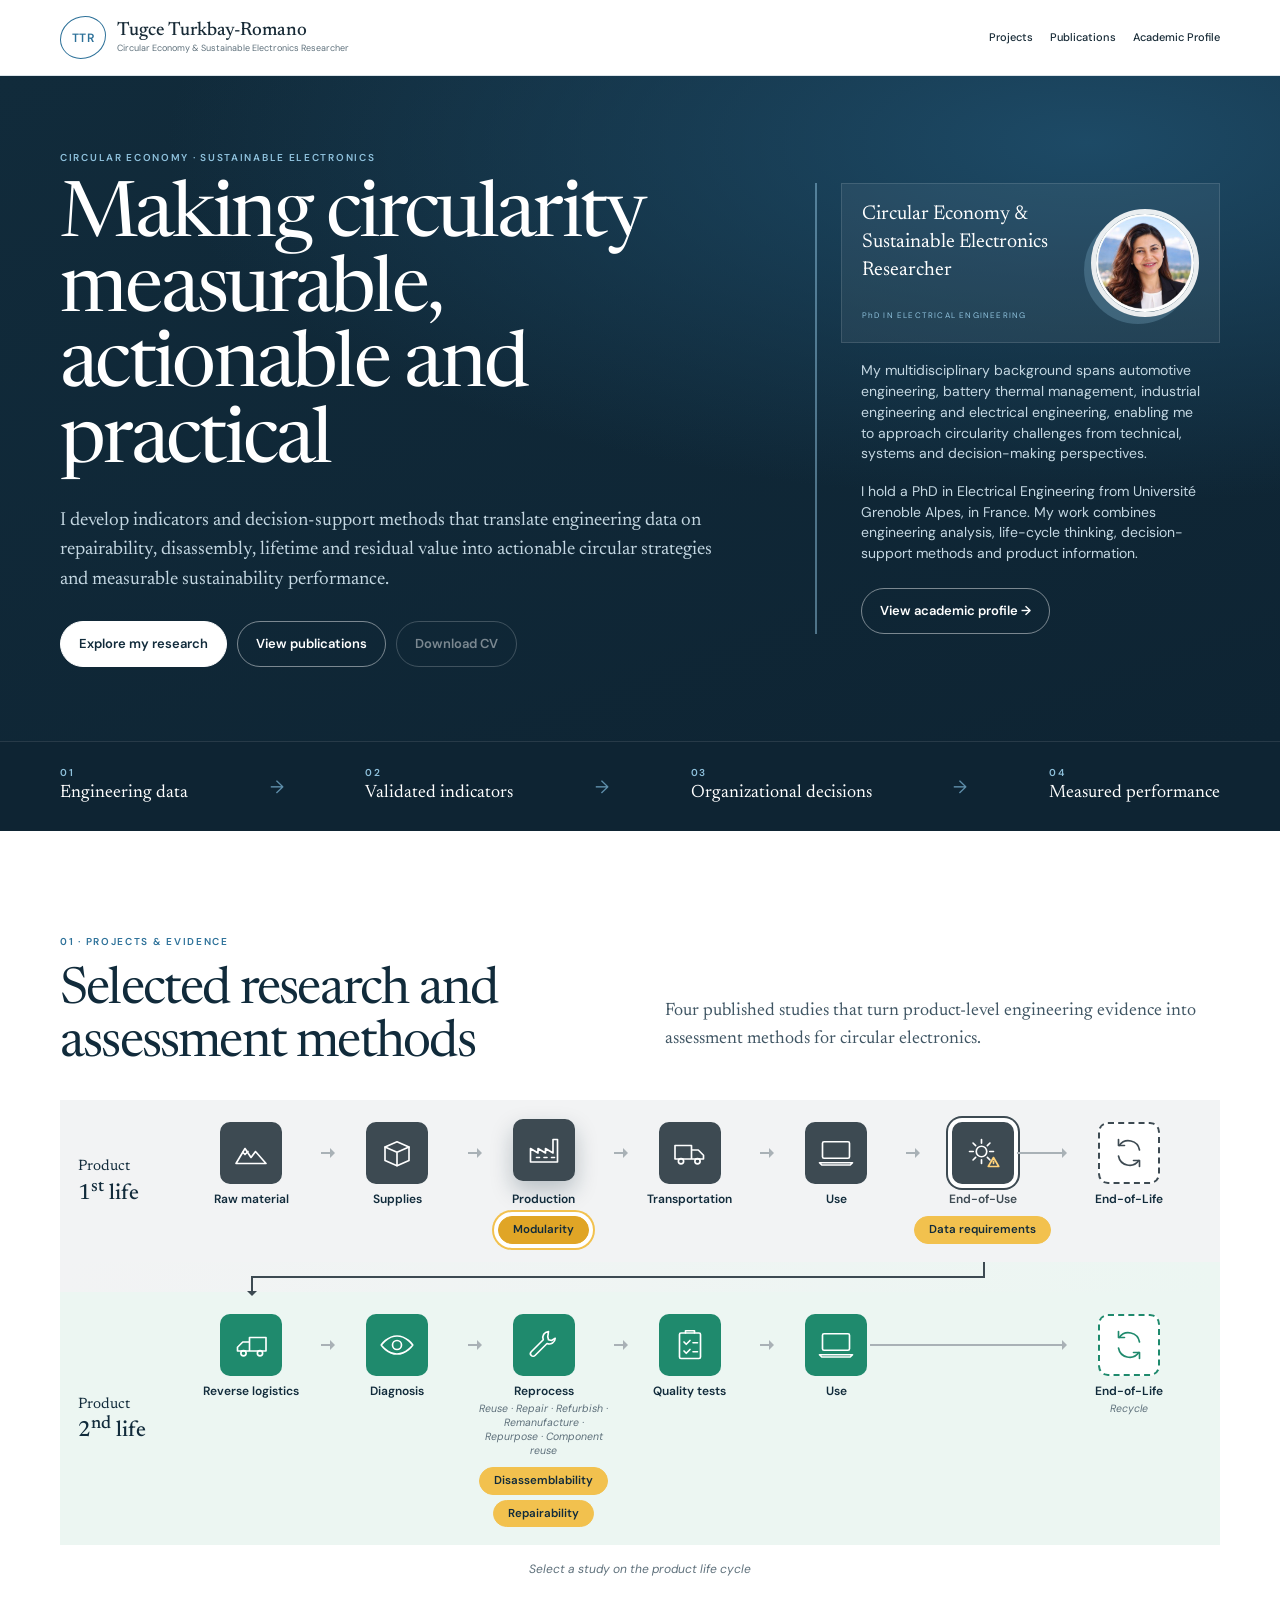
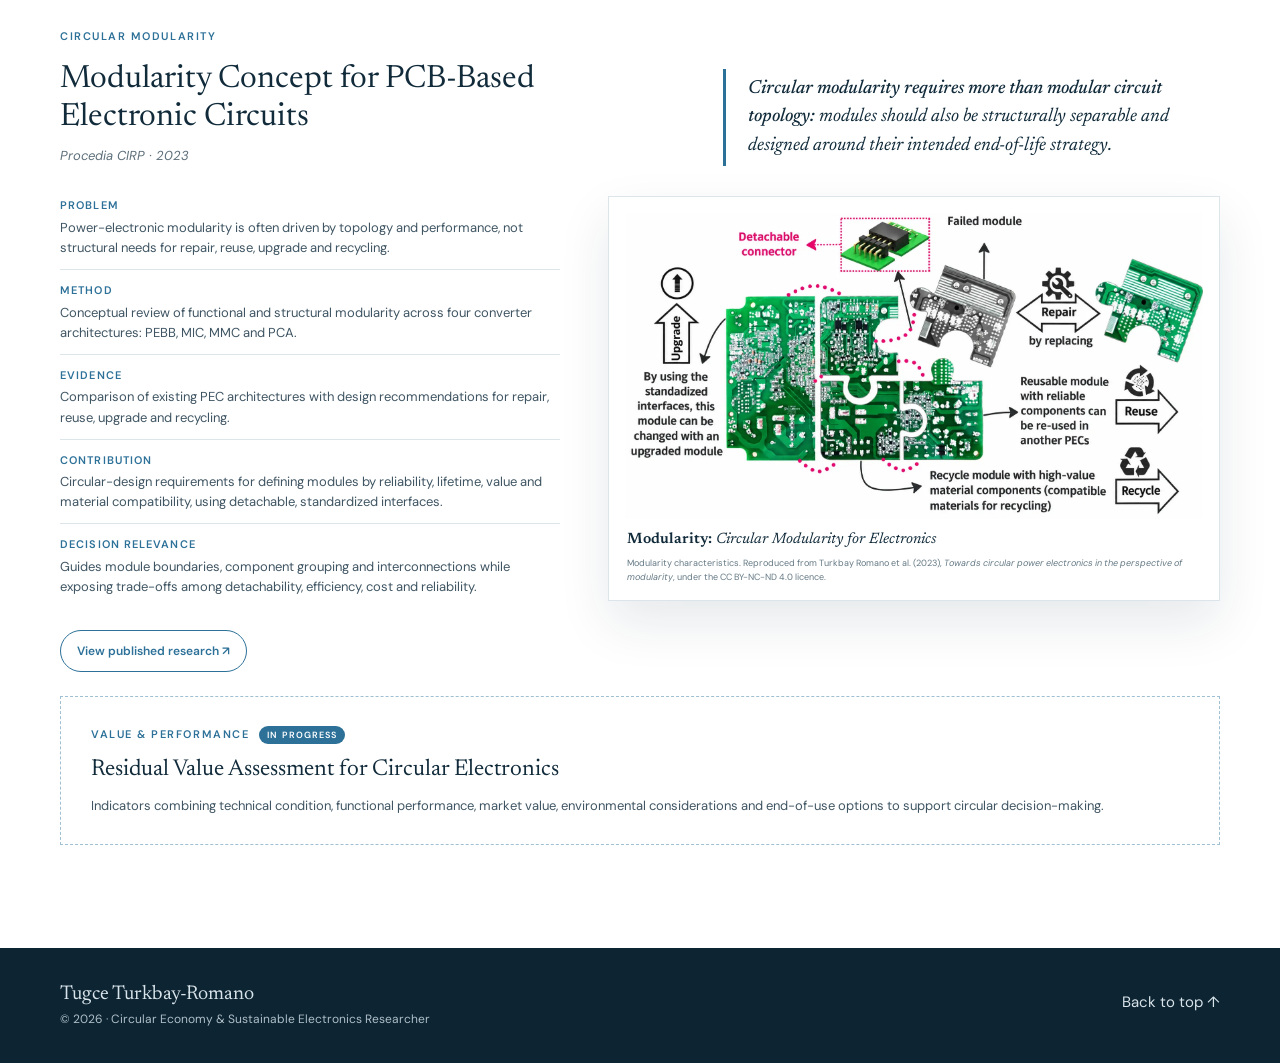
==== index.html @ bd95ff97 "Keep life-cycle recolor and add PCB Disassembly link" ====
<!doctype html>
<html lang="en">
<head>
  <meta charset="utf-8">
  <meta name="viewport" content="width=device-width, initial-scale=1">
  <title>Tugce Turkbay-Romano | Circular Economy &amp; Sustainable Electronics Researcher</title>
  <meta name="description" content="Researcher with a PhD in Electrical Engineering developing circularity indicators and decision-support methods for repairability, product circularity, life cycle assessment and organizational sustainability performance.">
  <meta name="keywords" content="circular economy researcher, sustainable electronics, repairability, electrical engineering, eco-design, life cycle assessment, decision support, digital product passport, product circularity, Québec City research">
  <meta name="author" content="Tugce Turkbay-Romano">
  <meta name="theme-color" content="#102a3b">
  <meta property="og:type" content="website">
  <meta property="og:title" content="Tugce Turkbay-Romano | Circular Economy &amp; Sustainable Electronics Researcher">
  <meta property="og:description" content="Turning product-level engineering evidence into organizational circular-economy decisions.">
  <meta property="og:url" content="https://tugce-turkbay-romano.github.io/">
  <meta property="og:image" content="https://tugce-turkbay-romano.github.io/assets/profile-ttr2-web.jpg">
  <link rel="canonical" href="https://tugce-turkbay-romano.github.io/">
  <link rel="preconnect" href="https://fonts.googleapis.com">
  <link rel="preconnect" href="https://fonts.gstatic.com" crossorigin>
  <link href="https://fonts.googleapis.com/css2?family=DM+Sans:wght@400;500;600&amp;family=Newsreader:opsz,wght@6..72,400;6..72,500&amp;display=swap" rel="stylesheet">
  <link rel="stylesheet" href="styles.css?v=20261108-7">
  <script type="application/ld+json">{"@context":"https://schema.org","@type":"Person","name":"Tugce Turkbay-Romano","url":"https://tugce-turkbay-romano.github.io/","image":"https://tugce-turkbay-romano.github.io/assets/profile-ttr2-web.jpg","jobTitle":"Circular Economy & Sustainable Electronics Researcher","alumniOf":{"@type":"CollegeOrUniversity","name":"Université Grenoble Alpes"},"knowsAbout":["Circularity indicators","Sustainability performance","Repairability","Life cycle assessment","Decision support","Product circularity","Eco-design"]}</script>
</head>
<body>
<a class="skip-link" href="#main">Skip to content</a>
<header class="site-header">
  <a class="brand" href="#top" aria-label="Tugce Turkbay-Romano, home"><span class="brand-mark" aria-hidden="true">TTR</span><span><strong>Tugce Turkbay-Romano</strong><small>Circular Economy &amp; Sustainable Electronics Researcher</small></span></a>
  <button class="menu-toggle" type="button" aria-expanded="false" aria-controls="site-nav">Menu</button>
  <nav id="site-nav" class="site-nav" aria-label="Primary navigation"><a href="#projects">Projects</a><a href="biography.html#publications">Publications</a><a href="biography.html">Academic Profile</a></nav>
</header>

<main id="main">
  <section id="top" class="hero hero-dark">
    <div class="shell hero-grid">
      <div class="hero-copy">
        <p class="eyebrow">Circular economy · Sustainable electronics</p>
        <h1>Making circularity measurable, actionable and practical</h1>
        <p class="hero-contribution">I develop indicators and decision-support methods that translate engineering data on repairability, disassembly, lifetime and residual value into actionable circular strategies and measurable sustainability performance.</p>
        <div class="hero-actions"><a class="button button-primary" href="#projects">Explore my research</a><a class="button button-secondary" href="biography.html#publications">View publications</a><a class="button button-secondary unavailable" href="#" aria-disabled="true" title="CV will be available soon">Download CV</a></div>
      </div>
      <aside class="hero-profile">
        <div class="profile-heading">
          <div><p>Circular Economy &amp; Sustainable Electronics Researcher</p><span>PhD IN ELECTRICAL ENGINEERING</span></div>
          <img src="assets/profile-ttr2-web.jpg" alt="Portrait of Tugce Turkbay-Romano" width="320" height="320" draggable="false">
        </div>
        <p>My multidisciplinary background spans automotive engineering, battery thermal management, industrial engineering and electrical engineering, enabling me to approach circularity challenges from technical, systems and decision-making perspectives.</p>
        <p>I hold a PhD in Electrical Engineering from Université Grenoble Alpes, in France. My work combines engineering analysis, life-cycle thinking, decision-support methods and product information.</p>
              <a class="button button-secondary hero-bio-button" href="biography.html">View academic profile →</a>
      </aside>
    </div>
  </section>

  <section class="pillars pillars-dark" aria-label="Research contribution sequence">
    <div class="shell contribution-flow"><span>Engineering data</span><i>→</i><span>Validated indicators</span><i>→</i><span>Organizational decisions</span><i>→</i><span>Measured performance</span></div>
  </section>

  <section id="projects" class="section projects-light projects-editorial projects-showcase">
    <div class="shell">
      <header class="section-heading"><div><p class="eyebrow">01 · Projects &amp; evidence</p><h2>Selected research and assessment methods</h2></div><div class="projects-intro"><p>Four published studies that turn product-level engineering evidence into assessment methods for circular electronics.</p></div></header>
      <div class="assessment-cards lc-layout">
        <nav class="showcase-nav lifecycle" aria-label="Select a project on the product life cycle"><div class="lc-scroll"><div class="lc-diagram">
<div class="lc-row lc-life1"><p class="lc-rowlabel">Product<br><strong>1<sup>st</sup> life</strong></p><ol><li class="lc-stage "><span class="lc-tile"><svg class="lc-ico" viewBox="0 0 48 48" aria-hidden="true"><path d="M4 38 16 18l8 12 6-8 14 16Z"/><path d="M13 23l3 3 4-4"/></svg></span><span class="lc-name">Raw material</span></li><li class="lc-stage "><span class="lc-tile"><svg class="lc-ico" viewBox="0 0 48 48" aria-hidden="true"><path d="M8 16 24 9l16 7v18l-16 7-16-7Z"/><path d="M8 16l16 7 16-7M24 23v18"/></svg></span><span class="lc-name">Supplies</span></li><li class="lc-stage has-study"><span class="lc-tile"><svg class="lc-ico" viewBox="0 0 48 48" aria-hidden="true"><path d="M6 40V22l10 6v-6l10 6v-6l10 6V10h6v30Z"/><path d="M14 34h4M24 34h4M34 34h4"/></svg></span><span class="lc-name">Production</span><span class="lc-pins"><a class="lc-pin" href="#project-modularity" data-target="project-modularity">Modularity</a></span></li><li class="lc-stage "><span class="lc-tile"><svg class="lc-ico" viewBox="0 0 48 48" aria-hidden="true"><path d="M4 14h22v18H4zM26 20h9l7 7v5H26z"/><circle cx="12" cy="35" r="3.5"/><circle cx="34" cy="35" r="3.5"/></svg></span><span class="lc-name">Transportation</span></li><li class="lc-stage "><span class="lc-tile"><svg class="lc-ico" viewBox="0 0 48 48" aria-hidden="true"><rect x="6" y="9" width="36" height="22" rx="2"/><path d="M2 37h44l-3 3H5Z"/></svg></span><span class="lc-name">Use</span></li><li class="lc-stage has-study is-eou"><span class="lc-tile"><svg class="lc-ico" viewBox="0 0 48 48" aria-hidden="true"><circle cx="22" cy="22" r="7"/><path d="M22 6v5M22 33v5M6 22h5M33 22h5M10.7 10.7l3.5 3.5M29.8 29.8l3.5 3.5M10.7 33.3l3.5-3.5M29.8 14.2l3.5-3.5"/><path d="M38 30l7 12H31Z" class="warn"/><path d="M38 35v3" class="warn"/></svg></span><span class="lc-name">End-of-Use</span><span class="lc-pins"><a class="lc-pin" href="#project-data" data-target="project-data">Data requirements</a></span></li><li class="lc-stage is-eol"><span class="lc-tile"><svg class="lc-ico" viewBox="0 0 48 48" aria-hidden="true"><path d="M38 20a15 15 0 0 0-27-6"/><path d="M10 6v8h8"/><path d="M10 28a15 15 0 0 0 27 6"/><path d="M38 42v-8h-8"/></svg></span><span class="lc-name">End-of-Life</span></li></ol></div>
<div class="lc-link" aria-hidden="true"><span class="lk-down"></span><span class="lk-across"></span><span class="lk-drop"></span></div>
<div class="lc-row lc-life2"><p class="lc-rowlabel">Product<br><strong>2<sup>nd</sup> life</strong></p><ol><li class="lc-stage "><span class="lc-tile"><svg class="lc-ico" viewBox="0 0 48 48" aria-hidden="true"><path d="M44 14H22v18h22zM22 20h-9l-7 7v5h16z"/><circle cx="36" cy="35" r="3.5"/><circle cx="14" cy="35" r="3.5"/></svg></span><span class="lc-name">Reverse logistics</span></li><li class="lc-stage "><span class="lc-tile"><svg class="lc-ico" viewBox="0 0 48 48" aria-hidden="true"><path d="M3 24s8-12 21-12 21 12 21 12-8 12-21 12S3 24 3 24Z"/><circle cx="24" cy="24" r="6"/></svg></span><span class="lc-name">Diagnosis</span></li><li class="lc-stage has-study"><span class="lc-tile"><svg class="lc-ico" viewBox="0 0 48 48" aria-hidden="true"><path d="M30 6a8 8 0 0 0-7 11L7 33a3.5 3.5 0 0 0 5 5l16-16a8 8 0 0 0 11-7l-5 3-4-1-1-4Z"/></svg></span><span class="lc-name">Reprocess</span><span class="lc-sub">Reuse · Repair · Refurbish · Remanufacture · Repurpose · Component reuse</span><span class="lc-pins"><a class="lc-pin" href="#project-disassembly" data-target="project-disassembly">Disassemblability</a><a class="lc-pin" href="#project-repairability" data-target="project-repairability">Repairability</a></span></li><li class="lc-stage "><span class="lc-tile"><svg class="lc-ico" viewBox="0 0 48 48" aria-hidden="true"><rect x="10" y="8" width="28" height="34" rx="2"/><path d="M18 8V5h12v3M16 20l3 3 5-5M16 32l3 3 5-5M28 21h6M28 33h6"/></svg></span><span class="lc-name">Quality tests</span></li><li class="lc-stage "><span class="lc-tile"><svg class="lc-ico" viewBox="0 0 48 48" aria-hidden="true"><rect x="6" y="9" width="36" height="22" rx="2"/><path d="M2 37h44l-3 3H5Z"/></svg></span><span class="lc-name">Use</span></li><li class="lc-stage lc-gap" aria-hidden="true"></li><li class="lc-stage is-eol"><span class="lc-tile"><svg class="lc-ico" viewBox="0 0 48 48" aria-hidden="true"><path d="M38 20a15 15 0 0 0-27-6"/><path d="M10 6v8h8"/><path d="M10 28a15 15 0 0 0 27 6"/><path d="M38 42v-8h-8"/></svg></span><span class="lc-name">End-of-Life</span><span class="lc-sub">Recycle</span></li></ol></div>
</div></div><p class="daisy-hint">Select a study on the product life cycle <span class="lc-swipe">· swipe to see the full cycle</span></p></nav>
        <!-- Temporarily hidden strategy selection project.
<article class="strategy-card">
          <p class="project-type">Strategy selection</p>
          <h3>Circular Economy Strategy Selection for End-of-Use Electronics</h3>
          <p class="strategy-description">A structured decision-support approach for comparing repair, reuse, refurbishment, remanufacturing and recovery pathways.</p>
          <div class="strategy-actions"><a class="button button-secondary" href="assets/strategy-selection.html" target="_blank" rel="noopener noreferrer">Open interactive model ↗</a></div>
          <iframe class="strategy-frame" src="assets/strategy-selection.html" title="Circular Economy Strategy Selection interactive model" loading="lazy"></iframe>
        </article>
        -->
        <article id="project-disassembly" class="disassembly-card">
          <header class="project-head"><div class="project-title-block"><p class="project-type">Disassemblability assessment</p><h3>Disassemblability Index for PCB-Based Electronic Circuits</h3><p class="project-meta">Sustainability · 2024</p></div><p class="card-insight">The method adapts eDiM to PCB-level operations so designers can formulate measurable disassemblability requirements.</p></header>
          <div class="disassembly-layout">
            <div class="disassembly-copy">
              <dl>
                <div><dt>Problem</dt><dd>Existing disassembly metrics do not adequately capture PCB-level operations, including component removal and desoldering.</dd></div>
                <div><dt>Method</dt><dd>Experimental disassembly analysis and adaptation of the ease of Disassembly Metric (eDiM) to PCB-based power electronic converters.</dd></div>
                <div><dt>Evidence</dt><dd>Application to a power electronic converter, including component-level disassembly sequences and connection technologies.</dd></div>
                <div><dt>Contribution</dt><dd>A PCB-based disassemblability assessment method with quantifiable requirements for circular product design.</dd></div>
                <div><dt>Decision relevance</dt><dd>Supports connection-technology selection, product redesign, repair, refurbishment and remanufacturing decisions.</dd></div>
              </dl>
            </div>
            <figure class="disassembly-figure">
              <button class="figure-zoom" type="button" aria-label="Enlarge research figure"><img src="assets/edim-disassembly-sequence.webp" alt="UPS casing and electronic-component disassembly sequence showing the scope of the ease of Disassembly Metric" width="2048" height="1525" loading="lazy"><span class="zoom-hint" aria-hidden="true">Enlarge ↗</span></button>
              <figcaption><span class="figure-display"><strong>Disassemblability:</strong> <em>PCB-Level Disassembly Assessment</em></span><span class="figure-attribution">UPS casing and ECs disassembly sequence with eDiM scope. Reproduced from Turkbay Romano et al. (2024), <em>Disassemblability Assessment of Power Electronic Converters for Improved Circularity</em>, under the CC BY 4.0 licence.</span></figcaption>
            </figure>
          </div>
          <a href="https://www.mdpi.com/2071-1050/16/11/4712" target="_blank" rel="noopener noreferrer">View published research ↗</a>
          <a class="pcb-disassembly-link" href="pcb-disassembly/" style="display:table">PCB Disassembly →</a>
        </article>
        <article id="project-repairability" class="repairability-card">
          <header class="project-head"><div class="project-title-block"><p class="project-type">Repairability assessment</p><h3>Repairability Index for PCB-Based Electronic Circuits</h3><p class="project-meta">Journal of Remanufacturing · 2026</p></div><p class="card-insight">Five criteria—traceability, design features, disassembly/reassembly, diagnostics and spare parts—are complemented by warning indicators for critical barriers.</p></header>
          <div class="repairability-layout">
            <div class="repairability-copy">
              <dl>
                <div><dt>Problem</dt><dd>Aggregated repairability scores can conceal critical repair barriers and commonly treat the PCB as a replaceable unit rather than a repairable system.</dd></div>
                <div><dt>Method</dt><dd>Repair-workflow modelling, analysis of existing indices, interviews with eight repair experts and a weighting survey involving 50 electronics and eco-design experts.</dd></div>
                <div><dt>Evidence</dt><dd>Five weighted assessment categories, two PCB case studies and an open-access Excel assessment tool.</dd></div>
                <div><dt>Contribution</dt><dd>A technically grounded PCB repairability index with warning indicators that prevent critical barriers from being hidden by the overall score.</dd></div>
                <div><dt>Decision relevance</dt><dd>Helps repair professionals evaluate feasibility and identify bottlenecks while providing actionable eco-design feedback to manufacturers.</dd></div>
              </dl>
            </div>
            <figure class="repairability-figure">
              <button class="figure-zoom" type="button" aria-label="Enlarge research figure"><img src="assets/ri-pcb-workflow.webp" alt="RI-PCB assessment workflow connecting repair assessment with professional decision-making and eco-design feedback" width="2048" height="1308" loading="lazy"><span class="zoom-hint" aria-hidden="true">Enlarge ↗</span></button>
              <figcaption><span class="figure-display"><strong>Repairability:</strong> <em>RI-PCB: From Repair Assessment to Eco-Design Feedback</em></span><span class="figure-attribution">Reproduced from Turkbay-Romano et al. (2026), <em>Developing a technically useful repairability index for general-purpose PCB electronic circuits</em>, under the CC BY 4.0 licence.</span></figcaption>
            </figure>
          </div>
          <a href="https://link.springer.com/article/10.1007/s13243-026-00165-2" target="_blank" rel="noopener noreferrer">View published research ↗</a>
        </article>
        <article id="project-modularity" class="modularity-card">
          <header class="project-head"><div class="project-title-block"><p class="project-type">Circular modularity</p><h3>Modularity Concept for PCB-Based Electronic Circuits</h3><p class="project-meta">Procedia CIRP · 2023</p></div><p class="card-insight modularity-takeaway"><strong>Circular modularity requires more than modular circuit topology:</strong> modules should also be structurally separable and designed around their intended end-of-life strategy.</p></header>
          <div class="modularity-layout">
            <div class="modularity-copy">
          <dl>
            <div><dt>Problem</dt><dd>Power-electronic modularity is often driven by topology and performance, not structural needs for repair, reuse, upgrade and recycling.</dd></div>
            <div><dt>Method</dt><dd>Conceptual review of functional and structural modularity across four converter architectures: PEBB, MIC, MMC and PCA.</dd></div>
            <div><dt>Evidence</dt><dd>Comparison of existing PEC architectures with design recommendations for repair, reuse, upgrade and recycling.</dd></div>
            <div><dt>Contribution</dt><dd>Circular-design requirements for defining modules by reliability, lifetime, value and material compatibility, using detachable, standardized interfaces.</dd></div>
            <div><dt>Decision relevance</dt><dd>Guides module boundaries, component grouping and interconnections while exposing trade-offs among detachability, efficiency, cost and reliability.</dd></div>
          </dl>
            </div>
            <figure class="modularity-figure">
              <button class="figure-zoom" type="button" aria-label="Enlarge research figure"><img src="assets/modularity-figure.webp" alt="Conceptual modular power electronic converter showing detachable connections and module pathways for upgrade, repair, reuse and recycling" width="1100" height="571" loading="lazy"><span class="zoom-hint" aria-hidden="true">Enlarge ↗</span></button>
              <figcaption><span class="figure-display"><strong>Modularity:</strong> <em>Circular Modularity for Electronics</em></span><span class="figure-attribution">Modularity characteristics. Reproduced from Turkbay Romano et al. (2023), <em>Towards circular power electronics in the perspective of modularity</em>, under the CC BY-NC-ND 4.0 licence.</span></figcaption>
            </figure>
          </div>
          <a class="modularity-source" href="https://doi.org/10.1016/j.procir.2023.02.099" target="_blank" rel="noopener noreferrer">View published research ↗</a>
        </article>
        <article id="project-data" class="repairability-card data-card">
          <header class="project-head"><div class="project-title-block"><p class="project-type">Data for circular decisions</p><h3>Data Requirements for R-Strategy Decisions on End-of-Use Electronics</h3><p class="project-meta">Sustainability · 2026</p></div><p class="card-insight">Accessibility drops as the assessment moves from identification and compliance toward lifetime, testing and diagnostic evidence; missing Mandatory data leaves decisions unresolved rather than proving a strategy infeasible.</p></header>
          <div class="repairability-layout">
            <div class="repairability-copy">
              <dl>
                <div><dt>Problem</dt><dd>Choosing between reuse, repair, refurbishment, remanufacturing, repurposing, component reuse and recycling requires product information, yet it is often unclear which data are needed, where they come from and how they are used.</dd></div>
                <div><dt>Method</dt><dd>An end-of-use decision-tree framework, formalized with IDEF0 and GRAI Net models, used to trace the data required at each activity and decision point, cross-referenced with literature indicators of availability, importance and sensitivity.</dd></div>
                <div><dt>Evidence</dt><dd>Illustrative application to four end-of-use laptop adapters, with each dataset classified by accessibility and by necessity: Mandatory, Required for reliable assessment, or Optional.</dd></div>
                <div><dt>Contribution</dt><dd>A decision-oriented map linking individual data requirements to specific end-of-use decisions and revealing where critical information gaps occur.</dd></div>
                <div><dt>Decision relevance</dt><dd>Shows which information Digital Product Passports and collaborative data sharing should provide so that R-strategy decisions can actually be made.</dd></div>
              </dl>
            </div>
            <figure class="repairability-figure data-figure">
              <p class="data-legend"><b>Case-study accessibility · four end-of-use laptop adapters</b><span class="ok">Accessible</span><span class="part">Partially accessible</span><span class="no">Not accessible</span></p>
              <ol class="data-stages" aria-label="Data accessibility across the end-of-use decision tree for electronic products">
                <li><strong><span class="data-step">Stage 1 ·</span> Reception &amp; preliminary checks</strong><ul><li class="ok">Identification data</li><li class="ok">Product recall information</li><li class="ok">Regional market entry requirements</li><li class="ok">Estimated market value</li><li class="no">Usage history</li><li class="no">Maintenance/repair history</li><li class="no">R-strategy implementation cost</li><li class="no">Cumulative operating time</li><li class="no">Service life requirements</li></ul></li>
                <li><strong><span class="data-step">Stage 2 ·</span> Inspection &amp; testing</strong><ul><li class="part">Visual inspection report</li><li class="part">Functionality assessment report</li><li class="no">Inspection guidelines</li><li class="no">Severity of damages</li><li class="no">Test procedure</li><li class="no">Safety guidelines</li><li class="no">Reference values</li><li class="no">Manufacturer documentation and accepted tolerance values</li></ul></li>
                <li><strong><span class="data-step">Stage 3 ·</span> Diagnosis &amp; R-strategy assessment</strong><ul><li class="part">Component status and functionality</li><li class="no">Disassembly instructions</li><li class="no">Diagnostic documentation</li><li class="no">Diagnostic procedures</li><li class="no">Service lifetime extension</li><li class="no">Economic viability</li><li class="no">Market demand</li><li class="no">Technical specifications</li><li class="no">Regulatory compliance</li></ul></li>
              </ol>
              <figcaption><span class="figure-attribution">Selected data categories and their case-study accessibility for four end-of-use laptop adapters, adapted from Tables 3–5 of Turkbay-Romano et al. (2026), <em>Supporting Circular Economy Strategies in Electronics: Data Characterization for R-Strategy Decision Making</em>.</span></figcaption>
            </figure>
          </div>
          <a href="https://www.mdpi.com/2071-1050/18/21/11041" target="_blank" rel="noopener noreferrer">View published research ↗</a>
        </article>
      </div>
      <div class="secondary-projects">
        <article><p class="project-type">Value &amp; performance</p><h3>Residual Value Assessment for Circular Electronics</h3><p>Indicators combining technical condition, functional performance, market value, environmental considerations and end-of-use options to support circular decision-making.</p></article>
      </div>
    </div>
  </section>

  


  
  <dialog id="figure-lightbox" class="figure-lightbox" aria-labelledby="lightbox-caption">
    <div class="lightbox-toolbar"><button class="lightbox-close" type="button" aria-label="Close enlarged figure">Close ×</button></div>
    <img src="" alt="">
    <div id="lightbox-caption" class="lightbox-caption"></div>
  </dialog>
</main>
<footer><div class="shell"><strong>Tugce Turkbay-Romano</strong><p>© <span id="year"></span> · Circular Economy &amp; Sustainable Electronics Researcher</p><a href="#top">Back to top ↑</a></div></footer>
<script src="script.js?v=20261106-1"></script>
<script>(()=>{const nav=document.querySelector(".showcase-nav");if(!nav)return;const wrap=nav.parentElement;wrap.classList.add("is-js");const links=[...nav.querySelectorAll("a")];const show=id=>{links.forEach(l=>{const on=l.dataset.target===id;l.classList.toggle("is-active",on);l.setAttribute("aria-current",on?"true":"false")});wrap.querySelectorAll(":scope>article").forEach(a=>a.classList.toggle("is-active",a.id===id))};links.forEach(l=>l.addEventListener("click",e=>{e.preventDefault();show(l.dataset.target);if(innerWidth<901)document.getElementById(l.dataset.target).scrollIntoView({behavior:"smooth",block:"start"})}));show(links[0].dataset.target)})();</script>
</body>
</html>
---- styles.css ----
:root{--navy:#112b3b;--navy-2:#183b50;--blue:#2d7199;--blue-soft:#eaf3f8;--ink:#172a36;--muted:#5e707b;--white:#fff;--soft:#f6f9fb;--line:#dce5ea;--serif:"Newsreader",Georgia,serif;--sans:"DM Sans",Arial,sans-serif;--shell:min(1160px,calc(100% - 48px))}
*{box-sizing:border-box}html{scroll-behavior:smooth;scroll-padding-top:78px}body{margin:0;color:var(--ink);background:var(--white);font:400 15px/1.68 var(--sans)}a{color:inherit}img{max-width:100%}h1,h2,h3,h4,p{margin-top:0}.shell{width:var(--shell);margin:auto}.skip-link{position:fixed;top:-50px;left:16px;z-index:100;padding:10px 14px;color:white;background:var(--navy)}.skip-link:focus{top:12px}
.site-header{position:sticky;top:0;z-index:20;display:flex;align-items:center;justify-content:space-between;min-height:76px;padding:0 max(24px,calc((100vw - 1160px)/2));background:rgba(255,255,255,.96);border-bottom:1px solid var(--line);backdrop-filter:blur(12px)}.brand{display:flex;align-items:center;gap:11px;text-decoration:none}.brand-mark{display:grid;place-items:center;width:39px;height:43px;color:var(--blue);border:1px solid var(--blue);border-radius:55% 45% 55% 45%;font:500 23px var(--serif)}.brand>span:last-child{display:grid;line-height:1.1}.brand strong{font:500 19px var(--serif)}.brand small{margin-top:4px;color:var(--muted);font-size:9px}.site-nav{display:flex;gap:17px;font-size:11px;font-weight:500}.site-nav a{text-decoration:none}.site-nav a:hover,.site-nav a:focus-visible{color:var(--blue)}.menu-toggle{display:none;padding:7px 12px;color:var(--navy);background:transparent;border:1px solid var(--blue);border-radius:999px}
.hero{min-height:620px;background:linear-gradient(100deg,#fff 0%,#fff 52%,rgba(234,243,248,.9) 100%);border-bottom:1px solid var(--line)}.hero-grid{display:grid;grid-template-columns:1.35fr .65fr;align-items:center;min-height:620px}.hero-copy{padding:74px 46px 74px 0}.eyebrow,.card-label{margin:0 0 14px;color:var(--blue);font-size:10px;font-weight:600;letter-spacing:.17em;text-transform:uppercase}h1,h2{font-family:var(--serif);font-weight:400;letter-spacing:-.035em}h1{max-width:780px;margin-bottom:24px;font-size:clamp(52px,6vw,82px);line-height:.98}h2{margin-bottom:0;font-size:clamp(37px,4vw,56px);line-height:1.05}.professional-title{margin-bottom:6px;color:var(--navy);font:500 23px/1.35 var(--serif)}.hero-detail{max-width:730px;margin-bottom:0;color:var(--muted);font-size:13px}.hero-detail span{margin:0 5px;color:#9bb5c4}.hero-actions{display:flex;flex-wrap:wrap;gap:10px;margin-top:27px}.button{display:inline-flex;align-items:center;justify-content:center;padding:11px 18px;border:1px solid var(--blue);border-radius:999px;font-size:13px;font-weight:600;text-decoration:none}.button-primary{color:white;background:var(--blue)}.button-secondary{color:var(--navy);background:white}.button:hover{transform:translateY(-1px)}.unavailable{cursor:not-allowed;opacity:.68}.mission{align-self:end;margin:0 0 58px;padding:28px;border-left:2px solid var(--blue);background:rgba(255,255,255,.72)}.mission p{font:400 20px/1.48 var(--serif)}.mission span{color:var(--blue);font-size:9px;letter-spacing:.16em}
.pillars{background:var(--soft);border-bottom:1px solid var(--line)}.pillar-grid{display:grid;grid-template-columns:repeat(4,1fr)}.pillar-grid article{padding:25px 22px;border-right:1px solid var(--line)}.pillar-grid article:first-child{padding-left:0}.pillar-grid article:last-child{border:0}.pillar-grid h2{font:500 16px var(--serif)}.pillar-grid p{margin:2px 0 0;color:var(--muted);font-size:12px;line-height:1.45}
.section{padding:clamp(74px,8vw,108px) 0}.soft{background:var(--soft);border-block:1px solid var(--line)}.split,.contact{display:grid;grid-template-columns:.42fr 1.58fr;gap:70px}.about-content{display:grid;grid-template-columns:165px 1fr;gap:42px}.portrait{display:block;width:145px;height:145px;max-width:none;object-fit:cover;object-position:center;border:6px solid white;border-radius:50%;box-shadow:-7px 7px 0 var(--blue-soft)}.lead{font:400 clamp(22px,2.4vw,30px)/1.4 var(--serif)}.prose>p:not(.lead){max-width:790px;color:var(--muted)}.role{margin-top:26px;padding-top:17px;border-top:1px solid var(--line);color:var(--ink)!important}.section-heading{display:grid;grid-template-columns:1fr 1fr;align-items:end;gap:50px;margin-bottom:40px}.section-heading>p{max-width:530px;margin:0;color:var(--muted)}
.card-grid{display:grid;grid-template-columns:repeat(4,1fr);border-top:1px solid var(--line);border-left:1px solid var(--line)}.card-grid article{min-height:270px;padding:25px;border-right:1px solid var(--line);border-bottom:1px solid var(--line);background:white}.card-grid article>span{color:var(--blue);font-size:10px}.card-grid h3{margin:43px 0 10px;font:400 23px/1.18 var(--serif)}.card-grid p{color:var(--muted);font-size:13px}.tags{display:flex;flex-wrap:wrap;gap:8px;margin-top:25px}.tags span{padding:6px 11px;color:var(--navy);background:white;border:1px solid #c9d9e2;border-radius:999px;font-size:11px}
.research-approach{display:grid;grid-template-columns:.38fr 1.62fr;gap:50px;margin-top:52px;padding-top:34px;border-top:1px solid var(--line)}.research-approach h3{font:400 27px var(--serif)}.research-approach>div:last-child>p{max-width:760px;margin:20px 0 0;color:var(--muted)}.approach-flow{display:flex;align-items:center;gap:10px}.approach-flow span{flex:1;padding:13px 9px;color:var(--navy);background:white;border:1px solid #bfd3df;text-align:center;font-size:11px;font-weight:600}.approach-flow i{color:var(--blue);font-style:normal}
.recognition-grid{display:grid;grid-template-columns:1.25fr .75fr;gap:16px}.recognition-grid article{padding:28px;background:var(--soft);border:1px solid var(--line)}.recognition-grid .wide-card{grid-row:span 2}.recognition-grid h3{margin-bottom:12px;font:400 26px/1.2 var(--serif)}.recognition-grid h3 span{font-style:italic}.recognition-grid h4{margin:24px 0 8px;font-size:12px;text-transform:uppercase;letter-spacing:.1em}.recognition-grid p,.recognition-grid li{color:var(--muted)}.recognition-grid ul{margin:0;padding-left:18px}
.direction-grid{display:grid;grid-template-columns:repeat(2,1fr);gap:16px}.direction-grid article{padding:27px;background:white;border:1px solid var(--line)}.direction-grid h3{margin-bottom:11px;font:400 24px/1.2 var(--serif)}.direction-grid p{margin:0;color:var(--muted);font-size:13px}
.publication-list{margin:0;padding:0;list-style:none;border-top:1px solid var(--line)}.publication-list li{display:grid;grid-template-columns:90px 1fr;gap:25px;padding:24px 0;border-bottom:1px solid var(--line)}.publication-list time,.publication-list li p{color:var(--blue);font-size:12px;font-weight:600}.publication-list li p{margin:7px 0 3px}.publication-list h3{max-width:870px;margin:0 0 5px;font:400 22px/1.25 var(--serif)}.publication-list div>span:not(.badge){display:block;color:var(--muted);font-size:13px}.publication-list a,.text-button{display:inline-block;margin-top:9px;color:var(--blue);font-size:12px;font-weight:600}.featured-publication{margin-top:12px;padding:28px 20px!important;background:var(--blue-soft);border-left:3px solid var(--blue)}.badge{display:inline-block;padding:4px 8px;color:white;background:var(--blue);border-radius:999px;font-size:9px;font-weight:600;letter-spacing:.08em;text-transform:uppercase}.text-button{margin-top:26px;padding:10px 15px;border:1px solid var(--blue);border-radius:999px;text-decoration:none}
.dark{color:white;background:var(--navy)}.dark h2,.dark h3{color:white}.dark .eyebrow{color:#80b9d8}.dark .section-heading>p{color:#c6d5dd}.project-grid{display:grid;grid-template-columns:repeat(2,1fr);gap:1px;background:rgba(255,255,255,.18);border:1px solid rgba(255,255,255,.18)}.project-grid article{min-height:190px;padding:28px;background:var(--navy)}.project-grid article>p{color:#80b9d8;font-size:10px;letter-spacing:.15em;text-transform:uppercase}.project-grid h3{max-width:480px;margin-top:35px;font:400 25px/1.25 var(--serif)}.project-grid article>div{max-width:650px;color:#c6d5dd;font-size:13px}.featured-project{grid-column:1/-1;min-height:270px!important;background:var(--navy-2)!important}.featured-project h3{max-width:700px;margin:24px 0 13px;font-size:31px}.button-light{margin-top:22px;color:white;border-color:#88bad4}
.teaching-stat{color:var(--navy)!important;font:400 25px/1.3 var(--serif)}.teaching-stat span{display:block;margin-top:4px;color:var(--blue);font:600 11px var(--sans);letter-spacing:.1em;text-transform:uppercase}.teaching-layout{display:grid;grid-template-columns:1fr 1fr;gap:55px}.clean-list,.skills-grid ul{margin:0;padding:0;list-style:none}.clean-list li,.skills-grid li{padding:8px 0;border-bottom:1px solid var(--line)}.clean-list li::before{content:"—";margin-right:10px;color:var(--blue)}
.skills-grid{display:grid;grid-template-columns:repeat(3,1fr);gap:16px}.skills-grid article{padding:27px;background:white;border:1px solid var(--line)}.skills-grid h3{min-height:58px;margin-bottom:14px;font:400 24px/1.2 var(--serif)}.skills-grid li{color:var(--muted);font-size:13px}.links{display:flex;flex-wrap:wrap;gap:28px;padding-top:20px;border-top:1px solid var(--line)}.links a{color:var(--blue);font-weight:600}footer{padding:34px 0;color:#d8e4ea;background:#0d2432}footer .shell{position:relative}footer strong{font:400 20px var(--serif)}footer p{margin:2px 0 0;color:#aebfc8;font-size:12px}footer a{position:absolute;right:0;top:8px;text-decoration:none}
@media(max-width:1060px){.site-nav{gap:12px;font-size:10px}.brand small{display:none}}
@media(max-width:900px){.menu-toggle{display:block}.site-nav{position:absolute;display:none;inset:76px 0 auto;max-height:calc(100vh - 76px);overflow:auto;padding:12px 24px 18px;flex-direction:column;gap:0;background:white;border-bottom:1px solid var(--line)}.site-nav.open{display:flex}.site-nav a{padding:8px 0;font-size:12px}.hero-grid{grid-template-columns:1fr}.hero-copy{padding:68px 0}.hero{min-height:auto}.mission{max-width:560px}.pillar-grid,.card-grid{grid-template-columns:repeat(2,1fr)}.split,.contact,.section-heading,.research-approach,.teaching-layout{grid-template-columns:1fr;gap:30px}.recognition-grid{grid-template-columns:1fr}.recognition-grid .wide-card{grid-row:auto}.skills-grid{grid-template-columns:1fr 1fr}}
@media(max-width:620px){:root{--shell:calc(100% - 30px)}.brand strong{font-size:16px}.hero-copy{padding:52px 0}h1{font-size:48px}.professional-title{font-size:20px}.hero-detail{line-height:1.7}.hero-actions{align-items:stretch;flex-direction:column;max-width:240px}.mission{margin-bottom:34px}.pillar-grid,.card-grid,.direction-grid,.project-grid,.skills-grid{grid-template-columns:1fr}.pillar-grid article{padding-left:0;border-right:0;border-bottom:1px solid var(--line)}.about-content{grid-template-columns:1fr}.portrait{width:120px;height:120px}.approach-flow{align-items:stretch;flex-direction:column}.approach-flow i{transform:rotate(90deg);text-align:center}.publication-list li{grid-template-columns:1fr;gap:4px}.featured-publication{padding:22px 16px!important}.featured-project{grid-column:auto}.teaching-stat{font-size:22px}footer a{position:static;display:inline-block;margin-top:12px}}
@media(prefers-reduced-motion:reduce){html{scroll-behavior:auto}.button:hover{transform:none}}
/* Research-focused content update */
.hero-contribution{max-width:760px;margin:0;color:var(--muted);font:400 19px/1.55 var(--serif)}
.contribution-flow{display:flex;align-items:center;justify-content:center;gap:14px;padding:27px 0}.contribution-flow span{color:var(--navy);font-size:12px;font-weight:600}.contribution-flow i{color:var(--blue);font-style:normal}
.agenda-grid{display:grid;grid-template-columns:repeat(3,1fr);border-top:1px solid var(--line);border-left:1px solid var(--line)}.agenda-grid article{min-height:280px;padding:27px;background:white;border-right:1px solid var(--line);border-bottom:1px solid var(--line)}.agenda-grid article>span{color:var(--blue);font-size:10px}.agenda-grid h3{margin:40px 0 12px;font:400 24px/1.2 var(--serif)}.agenda-grid p{color:var(--muted);font-size:13px}
.agenda-summary{display:grid;grid-template-columns:1fr 1fr;gap:1px;margin-top:18px;background:var(--line);border:1px solid var(--line)}.agenda-summary>div{padding:24px;background:white}.agenda-summary p:last-child{margin:0;color:var(--muted)}
.research-mechanism{display:grid;grid-template-columns:.36fr 1.64fr;gap:45px;margin-top:50px;padding-top:36px;border-top:1px solid var(--line)}.research-mechanism h3{font:400 28px/1.25 var(--serif)}.mechanism-grid{display:grid;grid-template-columns:1fr 1fr;gap:22px}.mechanism-grid article{border-top:2px solid var(--blue);padding-top:13px}.mechanism-grid strong{font:500 15px var(--serif)}.mechanism-grid p{margin:6px 0 0;color:var(--muted);font-size:12px}
.sustainability-management{display:grid;grid-template-columns:.65fr 1.35fr;gap:70px;align-items:start}.sustainability-management .lead{margin:0}
.evidence-projects{display:grid;grid-template-columns:1fr 1fr;gap:1px;background:rgba(255,255,255,.18);border:1px solid rgba(255,255,255,.18)}.evidence-projects article{padding:30px;background:var(--navy)}.evidence-projects .featured-project{grid-column:1/-1;background:var(--navy-2)!important}.evidence-projects h3{max-width:700px;margin:15px 0 22px;font:400 27px/1.25 var(--serif)}.project-type{color:#80b9d8;font-size:10px;letter-spacing:.14em;text-transform:uppercase}.evidence-projects dl{margin:0}.evidence-projects dl>div{display:grid;grid-template-columns:110px 1fr;gap:12px;padding:10px 0;border-top:1px solid rgba(255,255,255,.13)}.evidence-projects dt{color:#8fc2dd;font-size:10px;font-weight:600;text-transform:uppercase;letter-spacing:.08em}.evidence-projects dd{margin:0;color:#cbd9e0;font-size:12px}.evidence-projects a:not(.button){display:inline-block;margin-top:16px;color:#9ccce5;font-size:12px}.output-note{margin:18px 0 0;color:#cbd9e0;font-size:12px}
.compact-heading{grid-template-columns:1fr 1fr;margin-bottom:26px}.compact-heading .eyebrow{margin-bottom:0}.about-reordered{display:grid;grid-template-columns:.42fr 1.58fr;gap:70px}.about-photo{display:flex;align-items:flex-start;justify-content:space-between;gap:24px}.about-photo .portrait{flex:none}.source-note{font-size:11px!important;font-style:italic}
@media(max-width:900px){.agenda-grid{grid-template-columns:1fr 1fr}.research-mechanism,.sustainability-management,.about-reordered{grid-template-columns:1fr;gap:30px}.evidence-projects{grid-template-columns:1fr}.evidence-projects .featured-project{grid-column:auto}.about-photo{justify-content:flex-start}}
@media(max-width:620px){.contribution-flow{align-items:stretch;flex-direction:column}.contribution-flow i{transform:rotate(90deg);text-align:center}.agenda-grid,.agenda-summary,.mechanism-grid{grid-template-columns:1fr}.research-mechanism{gap:18px}.evidence-projects dl>div{grid-template-columns:1fr;gap:4px}.about-photo{flex-direction:column}.compact-heading{grid-template-columns:1fr}}
/* Hero profile and paired assessment cards */
.hero-grid{grid-template-columns:1.28fr .72fr;gap:34px}.hero-profile{align-self:center;padding-left:24px;border-left:2px solid var(--blue)}.profile-heading{display:grid;grid-template-columns:1fr 116px;align-items:center;gap:18px;padding:16px 12px 16px 20px;background:white}.profile-heading>div>p{margin:0 0 17px;color:var(--navy);font:400 20px/1.4 var(--serif)}.profile-heading span{color:var(--blue);font-size:8px;letter-spacing:.15em}.profile-heading img{display:block;width:108px;height:108px;object-fit:cover;border:5px solid white;border-radius:50%;box-shadow:-7px 7px 0 var(--blue-soft)}.hero-profile>p{margin:17px 12px 0 20px;color:var(--ink);font-size:14px;line-height:1.48}
.assessment-cards{display:grid;grid-template-columns:1fr 1fr;gap:1px;background:rgba(255,255,255,.18);border:1px solid rgba(255,255,255,.18)}.assessment-cards>article{display:flex;flex-direction:column;padding:30px;background:var(--navy)}.assessment-cards h3{min-height:72px;margin:14px 0 20px;font:400 28px/1.2 var(--serif)}.assessment-cards dl{margin:0}.assessment-cards dl>div{padding:11px 0;border-top:1px solid rgba(255,255,255,.14)}.assessment-cards dt{margin-bottom:3px;color:#8fc2dd;font-size:9px;font-weight:600;letter-spacing:.1em;text-transform:uppercase}.assessment-cards dd{margin:0;color:#cbd9e0;font-size:12px;line-height:1.55}.assessment-cards .card-insight{margin:20px 0 0;padding:15px;color:#dce8ee;background:rgba(255,255,255,.055);border-left:2px solid #80b9d8;font-size:12px}.assessment-cards>a{align-self:flex-start;margin-top:auto;padding-top:20px;color:#9ccce5;font-size:12px;font-weight:600}.research-line{display:flex;align-items:center;justify-content:center;gap:13px;padding:27px 20px;border-inline:1px solid rgba(255,255,255,.18);border-bottom:1px solid rgba(255,255,255,.18)}.research-line span{color:#d7e5ec;font-size:11px;font-weight:600}.research-line i{color:#80b9d8;font-style:normal}.secondary-projects{display:grid;grid-template-columns:1fr 1fr;gap:1px;margin-top:28px;background:rgba(255,255,255,.18);border:1px solid rgba(255,255,255,.18)}.secondary-projects article{padding:25px;background:var(--navy)}.secondary-projects h3{margin:12px 0 10px;font:400 23px/1.25 var(--serif)}.secondary-projects article>p:last-child{margin:0;color:#cbd9e0;font-size:12px}
#capabilities{border-bottom:0}.compact-heading{grid-template-columns:1fr 1fr;margin-bottom:26px}.compact-heading .eyebrow{margin-bottom:0}
@media(max-width:900px){.hero-grid{grid-template-columns:1fr}.hero-profile{max-width:650px;margin-bottom:48px}.assessment-cards{grid-template-columns:1fr}.assessment-cards h3{min-height:auto}.secondary-projects{grid-template-columns:1fr}}
@media(max-width:620px){.hero-profile{padding-left:0;border-left:0;border-top:2px solid var(--blue)}.profile-heading{grid-template-columns:1fr 92px;padding:16px 0}.profile-heading img{width:86px;height:86px}.hero-profile>p{margin-inline:0}.research-line{align-items:stretch;flex-direction:column}.research-line i{transform:rotate(90deg);text-align:center}.compact-heading{grid-template-columns:1fr}}
/* Condensed research agenda */
.agenda-steps article{min-height:225px}.agenda-steps h3{margin-top:34px}.agenda-methods{margin-top:18px;padding:24px;background:white;border:1px solid var(--line)}.agenda-methods p:last-child{margin:0;color:var(--muted)}

/* Biography page and homepage academic-profile preview */
a:focus-visible,button:focus-visible{outline:3px solid rgba(45,113,153,.35);outline-offset:4px}.site-nav a.active{color:var(--blue);font-weight:600}.site-nav a.active::after{content:"";display:block;height:1px;margin-top:4px;background:var(--blue)}
.academic-preview{border-top:1px solid var(--line)}.preview-layout{display:grid;grid-template-columns:1fr 1fr;align-items:end;gap:60px}.preview-layout>div:last-child>p{max-width:560px;color:var(--muted)}.preview-layout .text-button{margin-top:8px}
.bio-hero{padding:clamp(74px,8vw,112px) 0;background:linear-gradient(100deg,#fff 0%,#fff 55%,var(--blue-soft) 100%);border-bottom:1px solid var(--line)}.bio-hero-grid{display:grid;grid-template-columns:1.08fr .92fr;align-items:end;gap:72px}.bio-hero h1{max-width:650px;margin:0;font-size:clamp(48px,5.5vw,76px)}.bio-hero .lead{margin-bottom:18px}.compact-expertise{display:grid;grid-template-columns:repeat(3,1fr);gap:1px;background:var(--line);border:1px solid var(--line)}.compact-expertise article{padding:27px;background:white}.compact-expertise h3{margin-bottom:13px;font:400 24px var(--serif)}.compact-expertise p{margin:0;color:var(--muted);font-size:13px}
@media(max-width:900px){.preview-layout,.bio-hero-grid{grid-template-columns:1fr;gap:30px}.compact-expertise{grid-template-columns:1fr}.biography-page .site-nav a.active::after{display:none}}
@media(max-width:620px){.bio-hero{padding:58px 0}.bio-hero h1{font-size:46px}.academic-preview{padding-block:64px}}
/* PhD Thesis Award */
.award-badge{display:inline-flex;margin:7px 0 4px;padding:6px 10px;color:var(--blue);background:var(--blue-soft);border:1px solid #c9dce7;border-radius:999px;font-size:10px;font-weight:600;letter-spacing:.04em}
.recognition-grid .award-card{position:relative;overflow:hidden;background:white;border-color:#b9d3e1}.award-card::before{content:"";position:absolute;inset:0 auto 0 0;width:3px;background:var(--blue)}.award-card h3{font-size:28px}.award-card blockquote{margin:18px 0;padding:0 0 0 16px;color:var(--navy);border-left:2px solid var(--blue);font:italic 19px/1.4 var(--serif)}.award-emphasis{margin:24px 0;padding:20px;background:var(--navy);color:white}.award-emphasis strong{display:block;font:400 34px/1.05 var(--serif)}.award-emphasis span{display:block;margin-top:6px;color:#c9dce7;font-size:11px;letter-spacing:.06em;text-transform:uppercase}.award-card>p:last-child{margin-bottom:0}
@media(max-width:620px){.award-card h3{font-size:25px}.award-emphasis strong{font-size:30px}}

.hero-bio-button{margin:24px 12px 0 20px;background:white}
@media(max-width:620px){.hero-bio-button{margin:22px 0 0}}

/* TTR monogram */
.brand-mark{width:46px;font-family:var(--sans);font-size:12px;font-weight:600;letter-spacing:.04em}
@media(max-width:620px){.brand-mark{width:42px;font-size:11px}}

/* Circular modularity project */
.assessment-cards .modularity-card{grid-column:1/-1}.assessment-cards .modularity-card h3{min-height:auto;max-width:760px}.modularity-card .card-insight{max-width:920px}
@media(max-width:900px){.assessment-cards .modularity-card{grid-column:auto}}

/* Modularity research figure */
.modularity-layout{display:grid;grid-template-columns:minmax(0,1.05fr) minmax(360px,.95fr);gap:34px;align-items:start}.modularity-copy{min-width:0}.modularity-figure{position:sticky;top:100px;margin:0;padding:10px;background:white}.modularity-figure img{display:block;width:100%;height:auto}.modularity-figure figcaption{padding:10px 4px 2px;color:#536874;font-size:10px;line-height:1.45}.assessment-cards .modularity-copy>a{display:inline-block;margin-top:20px;color:#9ccce5;font-size:12px;font-weight:600}
@media(max-width:900px){.modularity-layout{grid-template-columns:1fr}.modularity-figure{position:static;order:2;max-width:720px}}

/* Equal modularity columns */
.modularity-layout{grid-template-columns:minmax(0,1fr) minmax(0,1fr);gap:32px}
.modularity-figure{width:100%}
@media(max-width:900px){.modularity-layout{grid-template-columns:1fr}}

/* Transparent modularity figure on a harmonized transition panel */
.modularity-figure{padding:18px;background:linear-gradient(145deg,#1b4652 0%,#123342 55%,#0f2b39 100%);border:1px solid rgba(143,194,221,.28);box-shadow:0 18px 40px rgba(4,18,27,.2)}
.modularity-figure img{filter:drop-shadow(0 10px 18px rgba(0,0,0,.18))}
.modularity-figure figcaption{padding:12px 4px 2px;color:#c9dce7;border-top:1px solid rgba(255,255,255,.12)}

/* Transparent modularity artwork */
.modularity-figure{padding:0;background:transparent;border:0;box-shadow:none}.modularity-figure img{filter:none}.modularity-figure figcaption{margin-top:8px;padding:10px 0 0;color:#bcd0da;border-top:1px solid rgba(255,255,255,.14)}

/* Full-width modularity conclusion */
.assessment-cards .modularity-card{display:block}
.modularity-card .modularity-takeaway{width:100%;max-width:none;margin:24px 0 0;padding:16px 18px}
.assessment-cards .modularity-card>.modularity-source{display:inline-block;margin-top:14px;padding-top:0;color:#9ccce5;font-size:12px;font-weight:600}

/* Modularity figure citation */
.modularity-figure figcaption>span{display:block}
.modularity-figure .figure-reference{margin-top:7px;color:#bcd0da;font-size:10px;line-height:1.5}
.modularity-figure .figure-reference a{color:#9ccce5;overflow-wrap:anywhere}

/* Disassemblability research figure */
.assessment-cards .disassembly-card{grid-column:1/-1;display:block}
.disassembly-layout{display:grid;grid-template-columns:minmax(0,1fr) minmax(0,1fr);gap:32px;align-items:start}
.disassembly-copy{min-width:0}
.assessment-cards .disassembly-card h3{min-height:auto}
.disassembly-figure{margin:0;padding:14px;background:white}
.disassembly-figure img{display:block;width:100%;height:auto}
.disassembly-figure figcaption{padding:11px 2px 0;color:#536874;font-size:10px;line-height:1.5}
.disassembly-figure figcaption strong{color:var(--navy)}
.disassembly-card>.card-insight{width:100%;max-width:none}
.assessment-cards .disassembly-card>a{display:inline-block;margin-top:14px;color:#9ccce5;font-size:12px;font-weight:600}
@media(max-width:900px){
  .assessment-cards .disassembly-card{grid-column:auto}
  .disassembly-layout{grid-template-columns:1fr}
  .disassembly-figure{max-width:720px}
}

/* Repairability research figure */
.assessment-cards .repairability-card{grid-column:1/-1;display:block}
.repairability-layout{display:grid;grid-template-columns:minmax(0,1fr) minmax(0,1fr);gap:32px;align-items:start}
.repairability-copy{min-width:0}
.assessment-cards .repairability-card h3{min-height:auto}
.repairability-figure{margin:0;padding:14px;background:white}
.repairability-figure img{display:block;width:100%;height:auto}
.repairability-figure figcaption{padding:11px 2px 0;color:#536874;font-size:10px;line-height:1.5}
.repairability-card>.card-insight{width:100%;max-width:none}
.assessment-cards .repairability-card>a{display:inline-block;margin-top:14px;color:#9ccce5;font-size:12px;font-weight:600}
@media(max-width:900px){
  .assessment-cards .repairability-card{grid-column:auto}
  .repairability-layout{grid-template-columns:1fr}
  .repairability-figure{max-width:720px}
}

/* Light article summaries paired with figures */
.disassembly-figure,
.repairability-figure,
.modularity-figure{grid-column:1;grid-row:1}
.disassembly-copy,
.repairability-copy,
.modularity-copy{
  grid-column:2;
  grid-row:1;
  padding:24px 26px;
  color:var(--ink);
  background:linear-gradient(145deg,#fff 0%,#f2f7fa 100%);
  border:1px solid #d6e3ea;
}
.disassembly-copy h3,
.repairability-copy h3,
.modularity-copy h3{color:var(--navy)}
.disassembly-copy .project-type,
.repairability-copy .project-type,
.modularity-copy .project-type{color:var(--blue);font-weight:600}
.disassembly-copy dl>div,
.repairability-copy dl>div,
.modularity-copy dl>div{border-top-color:#d6e3ea}
.disassembly-copy dt,
.repairability-copy dt,
.modularity-copy dt{color:var(--blue)}
.disassembly-copy dd,
.repairability-copy dd,
.modularity-copy dd{color:#4f6572}
@media(max-width:900px){
  .disassembly-figure,
  .repairability-figure,
  .modularity-figure,
  .disassembly-copy,
  .repairability-copy,
  .modularity-copy{grid-column:auto;grid-row:auto}
  .disassembly-copy,
  .repairability-copy,
  .modularity-copy{order:1}
  .disassembly-figure,
  .repairability-figure,
  .modularity-figure{order:2}
}

/* Unified project figure captions */
.disassembly-figure .figure-display,
.repairability-figure .figure-display,
.modularity-figure .figure-display{
  display:block;
  margin-bottom:7px;
  color:var(--navy);
  font:400 15px/1.35 var(--serif);
}
.disassembly-figure .figure-display strong,
.repairability-figure .figure-display strong,
.modularity-figure .figure-display strong{font-weight:600}
.disassembly-figure .figure-attribution,
.repairability-figure .figure-attribution,
.modularity-figure .figure-attribution{
  display:block;
  color:#657985;
  font:400 9px/1.5 var(--sans);
}

/* Dark summaries on the left; figures on the right */
.disassembly-copy,
.repairability-copy,
.modularity-copy{
  grid-column:1;
  grid-row:1;
  padding:24px 26px;
  color:white;
  background:linear-gradient(145deg,#173d52 0%,#102d3f 100%);
  border:1px solid rgba(143,194,221,.28);
  box-shadow:0 14px 32px rgba(4,18,27,.16);
}
.disassembly-figure,
.repairability-figure,
.modularity-figure{grid-column:2;grid-row:1}
.disassembly-copy h3,
.repairability-copy h3,
.modularity-copy h3{color:white}
.disassembly-copy .project-type,
.repairability-copy .project-type,
.modularity-copy .project-type{color:#9fd0e8}
.disassembly-copy dl>div,
.repairability-copy dl>div,
.modularity-copy dl>div{border-top-color:rgba(255,255,255,.16)}
.disassembly-copy dt,
.repairability-copy dt,
.modularity-copy dt{color:#93c9e4}
.disassembly-copy dd,
.repairability-copy dd,
.modularity-copy dd{color:#d5e3ea}
@media(max-width:900px){
  .disassembly-copy,
  .repairability-copy,
  .modularity-copy,
  .disassembly-figure,
  .repairability-figure,
  .modularity-figure{grid-column:auto;grid-row:auto}
  .disassembly-copy,
  .repairability-copy,
  .modularity-copy{order:1}
  .disassembly-figure,
  .repairability-figure,
  .modularity-figure{order:2}
}

/* Match the modularity figure card to the assessment figures */
.modularity-figure{
  align-self:start;
  margin:0;
  padding:14px;
  background:white;
  border:0;
  box-shadow:none;
}
.modularity-figure img{
  display:block;
  width:100%;
  height:auto;
  filter:none;
}
.modularity-figure figcaption{
  margin:0;
  padding:11px 2px 0;
  color:#536874;
  background:white;
  border-top:0;
}
.modularity-figure .figure-display{
  margin-bottom:7px;
  color:var(--navy);
}
.modularity-figure .figure-attribution{
  color:#657985;
}

/* Accessible research-figure lightbox */
.figure-zoom{
  position:relative;
  display:block;
  width:100%;
  margin:0;
  padding:0;
  overflow:hidden;
  background:white;
  border:0;
  cursor:zoom-in;
}
.figure-zoom img{transition:transform .2s ease}
.figure-zoom:hover img{transform:scale(1.012)}
.figure-zoom:focus-visible{outline:3px solid #69abc4;outline-offset:3px}
.zoom-hint{
  position:absolute;
  right:10px;
  bottom:10px;
  padding:6px 9px;
  color:white;
  background:rgba(16,42,59,.88);
  border-radius:2px;
  font:600 9px/1 var(--sans);
  letter-spacing:.06em;
  text-transform:uppercase;
  opacity:0;
  transition:opacity .2s ease;
}
.figure-zoom:hover .zoom-hint,
.figure-zoom:focus-visible .zoom-hint{opacity:1}
.figure-lightbox{
  width:min(94vw,1440px);
  max-width:none;
  max-height:94vh;
  padding:14px;
  overflow:auto;
  color:var(--ink);
  background:white;
  border:1px solid #b9d3e1;
  box-shadow:0 24px 70px rgba(0,0,0,.38);
}
.figure-lightbox::backdrop{background:rgba(7,22,31,.82)}
.figure-lightbox[open]{display:grid;grid-template-rows:auto minmax(0,1fr) auto}
.figure-lightbox .lightbox-toolbar{display:flex;justify-content:flex-end;margin-bottom:8px}
.lightbox-close{
  padding:7px 11px;
  color:var(--navy);
  background:white;
  border:1px solid #b9d3e1;
  cursor:pointer;
  font:600 11px var(--sans);
}
.figure-lightbox>img{
  display:block;
  width:auto;
  max-width:100%;
  max-height:75vh;
  margin:auto;
  object-fit:contain;
}
.lightbox-caption{padding:12px 4px 2px}
.lightbox-caption .figure-display{display:block;color:var(--navy);font:400 17px/1.35 var(--serif)}
.lightbox-caption .figure-attribution{display:block;margin-top:6px;color:#657985;font-size:10px;line-height:1.5}
@media(prefers-reduced-motion:reduce){
  .figure-zoom img,.zoom-hint{transition:none}
  .figure-zoom:hover img{transform:none}
}

/* Featured circular strategy selection model */
.assessment-cards .strategy-card{grid-column:1/-1;display:block;min-width:0}
.assessment-cards .strategy-card h3{min-height:auto;max-width:850px;margin-bottom:14px}
.strategy-description{max-width:850px;color:#cbd9e0}
.strategy-actions{margin:20px 0}
.strategy-frame{display:block;width:100%;height:720px;border:0;border-radius:12px;background:#f4f6f8}
.secondary-projects{grid-template-columns:1fr}
@media(max-width:620px){
  .assessment-cards .strategy-card{padding:20px}
  .strategy-frame{height:640px}
}
dl.is-collapsed>.card-detail{display:none}
.details-toggle{display:inline-flex;align-items:center;gap:8px;margin-top:6px;padding:9px 0;color:#9ccce5;background:none;border:0;border-top:1px solid rgba(255,255,255,.14);width:100%;font:600 12px var(--sans);letter-spacing:.02em;text-align:left;cursor:pointer}
.details-toggle:hover{color:#fff}.details-toggle:focus-visible{outline:2px solid #9ccce5;outline-offset:3px}
.details-toggle span{font-size:16px;line-height:1}

/* Data requirements card: accessibility diagram */
.data-stages{display:grid;gap:10px;margin:0;padding:0;list-style:none;counter-reset:none}
.data-stages>li{background:#f4f8fb;border:1px solid #d6e3ea}
.data-stages strong{display:block;margin:0;padding:9px 14px;color:white;background:var(--blue);font:400 18px/1.3 var(--serif)}
.data-stages .data-step{color:#cfe6f3;font:inherit}
.data-stages ul{display:flex;flex-wrap:wrap;gap:6px;margin:0;padding:12px 14px;list-style:none}
.data-stages ul li,.data-legend span{display:inline-flex;align-items:center;gap:6px;padding:4px 8px;color:#33495a;background:white;border:1px solid #d6e3ea;font-size:11px;line-height:1.3}
.data-stages ul li::before,.data-legend span::before{content:"";flex:none;width:8px;height:8px;border-radius:50%}
.data-stages .ok::before,.data-legend .ok::before{background:#2e8b6e}
.data-stages .part::before,.data-legend .part::before{background:#d39a2c}
.data-stages .no::before,.data-legend .no::before{background:#c2554b}
.data-stages .ok::after{content:" (accessible)";position:absolute;width:1px;height:1px;overflow:hidden;clip:rect(0 0 0 0)}
.data-stages .part::after{content:" (partially accessible)";position:absolute;width:1px;height:1px;overflow:hidden;clip:rect(0 0 0 0)}
.data-stages .no::after{content:" (not accessible)";position:absolute;width:1px;height:1px;overflow:hidden;clip:rect(0 0 0 0)}
.data-legend{display:flex;flex-wrap:wrap;align-items:center;gap:6px;margin:0 0 12px;padding:0 0 10px;border-bottom:1px solid #d6e3ea}
.data-legend b{flex-basis:100%;margin-bottom:2px;color:var(--navy);font:600 12px/1.4 var(--sans)}
.data-legend span{border:0;background:none;padding:0 10px 0 0;color:#33495a;font-size:11px}

/* Light projects section */
.projects-light .eyebrow{color:var(--blue)}
.projects-light .section-heading h2{color:var(--navy)}
.projects-light .assessment-cards{gap:28px;background:none;border:0}
.projects-light .assessment-cards>article{padding:32px;color:var(--ink);background:white;border:1px solid var(--line);box-shadow:0 10px 28px rgba(17,43,59,.06)}
.projects-light .disassembly-copy,.projects-light .repairability-copy,.projects-light .modularity-copy{padding:0;color:var(--ink);background:none;border:0;box-shadow:none}
.projects-light .assessment-cards h3{color:var(--navy)}
.projects-light .assessment-cards .project-type{color:var(--blue);font-size:11px;font-weight:600}
.projects-light .assessment-cards dl>div{border-top-color:var(--line)}
.projects-light .assessment-cards dt{color:var(--blue);font-size:11px}
.projects-light .assessment-cards dd{color:#3f5563;font-size:13px}
.projects-light .disassembly-figure,.projects-light .repairability-figure,.projects-light .modularity-figure{padding:14px;background:white;border:1px solid var(--line)}
.projects-light .assessment-cards .card-insight{color:var(--ink);background:var(--blue-soft);border-left-color:var(--blue);font-size:13px}
.projects-light .assessment-cards .card-insight strong{color:var(--navy)}
.projects-light .assessment-cards>article>a{color:var(--blue)}
.projects-light .research-line{margin-top:28px;background:white;border:1px solid var(--line)}
.projects-light .research-line span{color:var(--navy)}
.projects-light .research-line i{color:var(--blue)}
.projects-light .secondary-projects{background:none;border:0}
.projects-light .secondary-projects article{color:var(--ink);background:white;border:1px solid var(--line)}
.projects-light .secondary-projects h3{color:var(--navy)}
.projects-light .secondary-projects .project-type{color:var(--blue);font-size:11px;font-weight:600}
.projects-light .secondary-projects article>p:last-child{color:#3f5563;font-size:13px}
@media(max-width:620px){.projects-light .assessment-cards>article{padding:20px}}
.projects-light .assessment-cards .modularity-card>.modularity-source,.projects-light .assessment-cards .disassembly-card>a,.projects-light .assessment-cards .repairability-card>a{color:var(--blue)}

/* ===== Editorial homepage ===== */
/* Dark hero */
.hero-dark{position:relative;color:white;background:radial-gradient(120% 90% at 85% 10%,#1d4a66 0%,rgba(29,74,102,0) 60%),linear-gradient(160deg,#112b3b 0%,#0e2433 100%);border-bottom:0}
.hero-dark .hero-grid{min-height:560px}
.hero-dark .eyebrow{color:#8fc2dd}
.hero-dark h1{color:white}
.hero-dark .hero-contribution{color:#c4d7e2}
.hero-dark .button-primary{color:var(--navy);background:white;border-color:white}
.hero-dark .button-secondary{color:white;background:transparent;border-color:rgba(255,255,255,.45)}
.hero-dark .button-secondary:hover{border-color:white}
.hero-dark .unavailable{opacity:.45}
.hero-dark .hero-profile{border-left-color:rgba(143,194,221,.5)}
.hero-dark .profile-heading{background:rgba(255,255,255,.06);border:1px solid rgba(255,255,255,.12)}
.hero-dark .profile-heading>div>p{color:white}
.hero-dark .profile-heading span{color:#8fc2dd}
.hero-dark .profile-heading img{border-color:rgba(255,255,255,.9);box-shadow:-7px 7px 0 rgba(143,194,221,.25)}
.hero-dark .hero-profile>p{color:#c4d7e2}
.hero-dark .hero-bio-button{color:white;background:transparent;border-color:rgba(255,255,255,.45)}
/* Contribution flow as numbered steps closing the hero */
.pillars-dark{background:#0e2433;border-top:1px solid rgba(255,255,255,.1);border-bottom:0}
.pillars-dark .contribution-flow{counter-reset:step;justify-content:space-between;gap:10px;padding:26px 0}
.pillars-dark .contribution-flow span{counter-increment:step;color:white;font:400 18px/1.3 var(--serif)}
.pillars-dark .contribution-flow span::before{content:"0" counter(step);display:block;margin-bottom:4px;color:#8fc2dd;font:600 10px/1 var(--sans);letter-spacing:.16em}
.pillars-dark .contribution-flow i{color:#5f8fab;font-size:18px}
/* Projects as editorial rows on white */
.projects-editorial{background:white;border:0;counter-reset:proj}
.projects-editorial .section-heading{margin-bottom:12px}
.projects-editorial .assessment-cards{display:block}
.projects-editorial .assessment-cards>article{counter-increment:proj;padding:56px 0;background:none;border:0;border-top:1px solid var(--line);box-shadow:none}
.projects-editorial .assessment-cards>article:first-of-type{border-top:0}
.projects-editorial .assessment-cards .project-type::before{content:"0" counter(proj);display:inline-block;margin-right:12px;padding-right:12px;color:var(--navy);border-right:1px solid #b9d3e1;font:400 22px/1 var(--serif);letter-spacing:0;vertical-align:-3px}
.projects-editorial .assessment-cards h3{font-size:30px;line-height:1.2}
.projects-editorial .disassembly-figure,.projects-editorial .repairability-figure,.projects-editorial .modularity-figure{padding:16px;background:white;border:1px solid var(--line);box-shadow:0 22px 48px rgba(17,43,59,.10)}
.projects-editorial .assessment-cards .card-insight{margin-top:26px;padding:4px 0 4px 22px;color:var(--navy);background:none;border-left:3px solid var(--blue);font:italic 400 20px/1.5 var(--serif)}
.projects-editorial .assessment-cards .card-insight strong{font-weight:500}
.projects-editorial .assessment-cards>article>a,
.projects-editorial .assessment-cards .modularity-card>.modularity-source{display:inline-flex;margin-top:22px;padding:10px 16px;color:var(--blue);border:1px solid var(--blue);border-radius:999px;font-size:12px;text-decoration:none}
.projects-editorial .assessment-cards>article>a:hover{color:white;background:var(--blue)}
@media(min-width:901px){
.projects-editorial .assessment-cards>article:nth-of-type(even) .repairability-copy,
.projects-editorial .assessment-cards>article:nth-of-type(even) .disassembly-copy,
.projects-editorial .assessment-cards>article:nth-of-type(even) .modularity-copy{grid-column:2}
.projects-editorial .assessment-cards>article:nth-of-type(even) .repairability-figure,
.projects-editorial .assessment-cards>article:nth-of-type(even) .disassembly-figure,
.projects-editorial .assessment-cards>article:nth-of-type(even) .modularity-figure{grid-column:1}
.projects-editorial .repairability-layout,.projects-editorial .disassembly-layout,.projects-editorial .modularity-layout{gap:56px;align-items:center}
}
/* Research pathway + ongoing work on a tinted band */
.projects-editorial .research-line{margin-top:8px;padding:28px 24px;background:var(--blue-soft);border:0}
.projects-editorial .research-line span{color:var(--navy);font:400 17px var(--serif)}
.projects-editorial .secondary-projects{margin-top:24px}
.projects-editorial .secondary-projects article{padding:28px 30px;background:white;border:1px dashed #9fc0d3}
.projects-editorial .secondary-projects .project-type::after{content:"In progress";margin-left:10px;padding:3px 8px;color:white;background:var(--blue);border-radius:999px;font-size:9px;letter-spacing:.12em}
@media(max-width:900px){.pillars-dark .contribution-flow{flex-direction:column;align-items:flex-start}.pillars-dark .contribution-flow i{transform:rotate(90deg)}.projects-editorial .assessment-cards>article{padding:40px 0}}
@media(max-width:620px){.projects-editorial .assessment-cards h3{font-size:25px}.projects-editorial .assessment-cards .card-insight{font-size:18px}}
@media(max-width:900px){.pillars-dark .contribution-flow{display:grid;grid-template-columns:1fr 1fr;gap:18px 16px}.pillars-dark .contribution-flow i{display:none}.pillars-dark .contribution-flow span{font-size:16px}}

/* ===== Projects section v2 ===== */
.projects-editorial .section-heading{align-items:end;margin-bottom:28px}
.projects-intro p{margin:0 0 18px;color:#3f5563;font:400 18px/1.55 var(--serif)}
.project-index{display:grid;grid-template-columns:1fr 1fr;gap:1px;background:var(--line);border:1px solid var(--line)}
.project-index a{display:flex;align-items:baseline;gap:10px;padding:12px 14px;color:var(--navy);background:white;font-size:13px;font-weight:600;text-decoration:none;transition:background .15s}
.project-index a span{color:var(--blue);font:400 18px/1 var(--serif)}
.project-index a:hover{background:var(--blue-soft)}
.projects-editorial .assessment-cards>article{scroll-margin-top:90px;padding:64px 0}
.project-head{display:grid;grid-template-columns:minmax(0,1.1fr) minmax(0,.9fr);gap:56px;align-items:end;margin-bottom:34px}
.project-title-block h3{margin:14px 0 8px}
.project-meta{margin:0;color:var(--muted);font-size:13px;font-style:italic}
.projects-editorial .project-head .card-insight{margin:0;padding:6px 0 6px 22px;font-size:20px}
.projects-editorial .assessment-cards h3{min-height:0;font-size:32px}
.projects-editorial .disassembly-copy,.projects-editorial .repairability-copy,.projects-editorial .modularity-copy{align-self:start}
.projects-editorial .assessment-cards dl>div:first-child{border-top:0;padding-top:0}
@media(min-width:901px){
.projects-editorial .repairability-layout,.projects-editorial .disassembly-layout,.projects-editorial .modularity-layout{grid-template-columns:minmax(0,.9fr) minmax(0,1.1fr);align-items:start}
.projects-editorial .assessment-cards>article:nth-of-type(even) .repairability-layout,
.projects-editorial .assessment-cards>article:nth-of-type(even) .modularity-layout{grid-template-columns:minmax(0,1.1fr) minmax(0,.9fr)}
}
@media(max-width:900px){.project-head{grid-template-columns:1fr;gap:20px}.projects-editorial .assessment-cards>article{padding:44px 0}}
@media(max-width:620px){.project-index{grid-template-columns:1fr}.projects-editorial .assessment-cards h3{font-size:26px}.projects-intro p{font-size:17px}}

/* ===== Variant C: interactive showcase ===== */
.projects-showcase .assessment-cards.is-js{display:grid;grid-template-columns:330px minmax(0,1fr);gap:48px;align-items:start}
.showcase-nav{display:none}
.is-js .showcase-nav{display:flex;flex-direction:column;position:sticky;top:96px;grid-column:1;grid-row:1;border-top:1px solid var(--line)}
.showcase-nav a{position:relative;display:grid;grid-template-columns:42px 1fr;column-gap:6px;padding:18px 16px 18px 0;color:var(--navy);border-bottom:1px solid var(--line);text-decoration:none;transition:background .2s,padding .2s}
.showcase-nav .sn-num{grid-row:1/4;color:#9bb5c4;font:400 26px/1 var(--serif)}
.showcase-nav .sn-type{color:var(--blue);font-size:10px;font-weight:600;letter-spacing:.14em;text-transform:uppercase}
.showcase-nav .sn-title{margin:4px 0 3px;font:400 17px/1.3 var(--serif)}
.showcase-nav .sn-meta{color:var(--muted);font-size:12px;font-style:italic}
.showcase-nav a:hover{background:var(--soft)}
.showcase-nav a.is-active{padding-left:16px;color:white;background:var(--navy)}
.showcase-nav a.is-active .sn-num{color:#8fc2dd}
.showcase-nav a.is-active .sn-type{color:#8fc2dd}
.showcase-nav a.is-active .sn-meta{color:#c4d7e2}
.showcase-nav a.is-active::after{content:"";position:absolute;right:-12px;top:50%;width:0;height:0;border:12px solid transparent;border-left-color:var(--navy);border-right:0;transform:translateY(-50%)}
.is-js>article{grid-column:2;grid-row:1;display:none!important;padding:0!important;border:0!important}
.is-js>article.is-active{display:block!important;animation:scFade .35s ease}
@keyframes scFade{from{opacity:0;transform:translateY(6px)}to{opacity:1;transform:none}}
.is-js .project-head{display:block;margin-bottom:22px}
.is-js .project-type::before{display:none!important}
.is-js .project-head .card-insight{margin-top:16px;font-size:19px}
.is-js .repairability-layout,.is-js .disassembly-layout,.is-js .modularity-layout{display:flex!important;flex-direction:column;gap:26px}
.is-js .disassembly-figure,.is-js .repairability-figure,.is-js .modularity-figure{order:-1}
.is-js .disassembly-copy dl,.is-js .repairability-copy dl,.is-js .modularity-copy dl{display:grid;grid-template-columns:1fr 1fr;column-gap:32px}
.is-js .assessment-cards dl>div:first-child,.is-js dl>div:nth-child(2){border-top:0;padding-top:0}
.is-js dl>div:last-child{grid-column:1/-1}
@media(max-width:900px){
.projects-showcase .assessment-cards.is-js{display:block}
.is-js .showcase-nav{position:static;flex-direction:row;overflow-x:auto;gap:8px;margin-bottom:24px;border:0}
.showcase-nav a{flex:0 0 220px;grid-template-columns:32px 1fr;padding:12px;border:1px solid var(--line)}
.showcase-nav a.is-active::after{display:none}
.is-js>article{display:block!important;margin-bottom:40px}
.is-js .disassembly-copy dl,.is-js .repairability-copy dl,.is-js .modularity-copy dl{grid-template-columns:1fr}
.is-js dl>div:nth-child(2){border-top:1px solid var(--line);padding-top:11px}
}
@media(prefers-reduced-motion:reduce){.is-js>article.is-active{animation:none}}
.projects-showcase .assessment-cards.is-js>article{grid-column:2!important;grid-row:1}@media(max-width:900px){.projects-showcase .assessment-cards.is-js>article{grid-column:auto!important}}

/* ===== Daisy navigation ===== */
.projects-showcase .assessment-cards.is-js{grid-template-columns:380px minmax(0,1fr);gap:56px}
.is-js .showcase-nav.daisy{display:flex;flex-direction:column;align-items:center;border:0}
.daisy-flower{position:relative;width:360px;height:360px}
.daisy-center{position:absolute;left:50%;top:50%;z-index:2;display:flex;flex-direction:column;align-items:center;justify-content:center;width:150px;height:150px;color:white;background:radial-gradient(circle at 35% 30%,#2d7199 0%,#112b3b 75%);border:5px solid white;border-radius:50%;box-shadow:0 12px 30px rgba(17,43,59,.25);transform:translate(-50%,-50%);font:400 19px/1.15 var(--serif);text-align:center;pointer-events:none}
.daisy .petal{position:absolute;left:50%;top:50%;z-index:1;display:flex;flex-direction:column;align-items:center;justify-content:center;width:132px;height:132px;padding:12px;color:var(--navy);background:#eaf3f8;border:2px solid #b9d3e1;border-radius:50%;text-align:center;text-decoration:none;transition:background .2s,border-color .2s,color .2s,transform .2s,box-shadow .2s}
.daisy .petal::after{display:none!important}
.daisy .p-top{transform:translate(-50%,calc(-50% - 112px))}
.daisy .p-right{transform:translate(calc(-50% + 112px),-50%)}
.daisy .p-bottom{transform:translate(-50%,calc(-50% + 112px))}
.daisy .p-left{transform:translate(calc(-50% - 112px),-50%)}
.daisy .p-top:hover{transform:translate(-50%,calc(-50% - 118px))}
.daisy .p-right:hover{transform:translate(calc(-50% + 118px),-50%)}
.daisy .p-bottom:hover{transform:translate(-50%,calc(-50% + 118px))}
.daisy .p-left:hover{transform:translate(calc(-50% - 118px),-50%)}
.daisy .petal-num{color:var(--blue);font:400 24px/1 var(--serif)}
.daisy .petal-label{margin-top:6px;font-size:12px;font-weight:600;line-height:1.25}
.daisy .petal:hover{background:white;border-color:var(--blue);box-shadow:0 10px 24px rgba(17,43,59,.12)}
.daisy .petal.is-active{color:white;background:var(--blue);border-color:var(--blue);box-shadow:0 12px 28px rgba(45,113,153,.35)}
.daisy .petal.is-active .petal-num{color:white}
.daisy .petal:focus-visible{outline:3px solid #69abc4;outline-offset:3px}
.daisy-hint{margin:14px 0 0;color:var(--muted);font-size:12px;font-style:italic;text-align:center}
@media(max-width:900px){
.projects-showcase .assessment-cards.is-js{display:block}
.is-js .showcase-nav.daisy{position:static;margin:0 auto 32px;overflow:visible}
.is-js>article{display:none!important;margin-bottom:0}
.is-js>article.is-active{display:block!important}
}
@media(max-width:420px){
.daisy-flower{width:300px;height:300px}
.daisy-center{width:124px;height:124px;font-size:16px}
.daisy .petal{width:108px;height:108px;padding:8px}
.daisy .p-top{transform:translate(-50%,calc(-50% - 94px))}.daisy .p-right{transform:translate(calc(-50% + 94px),-50%)}.daisy .p-bottom{transform:translate(-50%,calc(-50% + 94px))}.daisy .p-left{transform:translate(calc(-50% - 94px),-50%)}
.daisy .p-top:hover{transform:translate(-50%,calc(-50% - 94px))}.daisy .p-right:hover{transform:translate(calc(-50% + 94px),-50%)}.daisy .p-bottom:hover{transform:translate(-50%,calc(-50% + 94px))}.daisy .p-left:hover{transform:translate(calc(-50% - 94px),-50%)}
.daisy .petal-num{font-size:20px}.daisy .petal-label{font-size:11px}
}
@media(prefers-reduced-motion:reduce){.daisy .petal{transition:none}}

/* ===== Product life-cycle navigation ===== */
.projects-showcase .assessment-cards.is-js.lc-layout{display:block}
.is-js.lc-layout .showcase-nav.lifecycle{position:static;display:block;margin-bottom:48px;border:0}
.lc-scroll{overflow-x:auto;-webkit-overflow-scrolling:touch}
.lc-diagram{min-width:900px;--cols:7;--lbl:118px}
.lc-row{display:grid;grid-template-columns:var(--lbl) 1fr;align-items:center;padding:22px 18px 18px 0}
.lc-life1{background:#eaf3f8}
.lc-life2{background:#f1f4f6}
.lc-rowlabel{margin:0;padding-left:18px;color:var(--navy);font:400 15px/1.2 var(--serif)}
.lc-rowlabel strong{font-size:22px;font-weight:500}
.lc-row ol{display:grid;grid-template-columns:repeat(var(--cols),1fr);margin:0;padding:0;list-style:none}
.lc-stage{position:relative;display:flex;flex-direction:column;align-items:center;text-align:center}
.lc-stage:not(:last-child)::after{content:"";position:absolute;top:30px;right:-9px;width:12px;height:2px;background:#8fb3c8}
.lc-stage:not(:last-child)::before{content:"";position:absolute;top:26px;right:-11px;border:5px solid transparent;border-left-color:#8fb3c8;border-right:0}
.lc-gap::after{left:-9px;right:-9px!important;width:auto!important}
.lc-stage:nth-last-child(2):not(.lc-gap)::after{right:-9px}
.lc-life1 .lc-stage.is-eou::after{left:calc(50% + 34px);right:-9px;width:auto}
.lc-life2 .lc-stage:nth-child(5)::after{left:calc(50% + 34px);right:-9px;width:auto}
.lc-tile{display:grid;place-items:center;width:62px;height:62px;border-radius:10px;transition:transform .2s,box-shadow .2s}
.lc-life1 .lc-tile{background:var(--blue)}
.lc-life2 .lc-tile{background:var(--navy)}
.lc-ico{width:36px;height:36px;fill:none;stroke:white;stroke-width:2.2;stroke-linecap:round;stroke-linejoin:round}
.lc-ico .warn{stroke:#ffd27a}
.lc-stage.is-eol .lc-tile{background:white;border:2px solid #8fb3c8}
.lc-stage.is-eol .lc-ico{stroke:var(--blue)}
.lc-stage.is-eou .lc-tile{box-shadow:0 0 0 4px white,0 0 0 6px var(--blue)}
.lc-name{margin-top:8px;color:var(--navy);font-size:12px;font-weight:600;line-height:1.25}
.lc-stage.is-eou .lc-name{color:var(--blue)}
.lc-sub{margin-top:3px;max-width:130px;color:var(--muted);font-size:10.5px;font-style:italic;line-height:1.35}
.lc-pins{display:flex;flex-direction:column;align-items:center;gap:5px;margin-top:9px}
.showcase-nav .lc-pin{display:inline-flex;align-items:center;gap:6px;padding:4px 10px 4px 4px;color:var(--navy);background:white;border:1.5px solid var(--blue);border-radius:999px;font-size:11px;font-weight:600;line-height:1;text-decoration:none;white-space:nowrap;transition:background .2s,color .2s,transform .2s,box-shadow .2s}
.showcase-nav .lc-pin::after{display:none!important}
.lc-pin b{display:grid;place-items:center;width:22px;height:22px;color:white;background:var(--blue);border-radius:50%;font:400 12px/1 var(--serif)}
.showcase-nav .lc-pin:hover{transform:translateY(-1px);box-shadow:0 6px 14px rgba(17,43,59,.14)}
.showcase-nav .lc-pin.is-active{color:white;background:var(--navy);border-color:var(--navy);box-shadow:0 0 0 4px rgba(45,113,153,.2)}
.lc-pin.is-active b{color:var(--navy);background:white}
.lc-stage.has-study:has(.lc-pin.is-active) .lc-tile{transform:translateY(-3px);box-shadow:0 10px 22px rgba(17,43,59,.25)}
.lc-stage.is-eou:has(.lc-pin.is-active) .lc-tile{box-shadow:0 0 0 4px white,0 0 0 6px var(--blue),0 10px 22px rgba(17,43,59,.25)}
.showcase-nav .lc-pin:focus-visible{outline:3px solid #69abc4;outline-offset:2px}
/* connector End-of-Use -> Reverse logistics */
.lc-link{position:relative;height:30px;margin-left:var(--lbl);background:linear-gradient(90deg,#eaf3f8,#f1f4f6)}
.lc-link span{position:absolute;background:var(--blue)}
.lc-link .lk-down{left:calc((100% - 18px) * 11 / 14);top:0;width:2px;height:50%}
.lc-link .lk-across{left:calc((100% - 18px) / 14);right:calc(100% - (100% - 18px) * 11 / 14 - 2px);top:calc(50% - 1px);height:2px}
.lc-link .lk-drop{left:calc((100% - 18px) / 14);top:50%;width:2px;height:50%}
.lc-link .lk-drop::after{content:"";position:absolute;left:-4px;bottom:-4px;border:5px solid transparent;border-top-color:var(--blue);border-bottom:0}
/* article below the diagram, full width */
.projects-showcase .assessment-cards.is-js.lc-layout>article{grid-column:auto!important;grid-row:auto!important}
.is-js.lc-layout .project-head{display:grid;grid-template-columns:minmax(0,1.1fr) minmax(0,.9fr);gap:56px;align-items:end;margin-bottom:30px}
.is-js.lc-layout .repairability-layout,.is-js.lc-layout .disassembly-layout,.is-js.lc-layout .modularity-layout{display:grid!important;grid-template-columns:minmax(0,.9fr) minmax(0,1.1fr);gap:48px;align-items:start}
.is-js.lc-layout .disassembly-figure,.is-js.lc-layout .repairability-figure,.is-js.lc-layout .modularity-figure{order:0;grid-column:2!important;grid-row:1!important}
.is-js.lc-layout .disassembly-copy,.is-js.lc-layout .repairability-copy,.is-js.lc-layout .modularity-copy{grid-column:1!important;grid-row:1!important}
.is-js.lc-layout .disassembly-copy dl,.is-js.lc-layout .repairability-copy dl,.is-js.lc-layout .modularity-copy dl{display:block}
.is-js.lc-layout dl>div:nth-child(2){border-top:1px solid var(--line);padding-top:11px}
.lc-swipe{display:none}
@media(max-width:900px){
.is-js.lc-layout .project-head,.is-js.lc-layout .repairability-layout,.is-js.lc-layout .disassembly-layout,.is-js.lc-layout .modularity-layout{grid-template-columns:1fr;gap:22px}
.is-js.lc-layout .disassembly-figure,.is-js.lc-layout .repairability-figure,.is-js.lc-layout .modularity-figure{grid-column:auto!important;grid-row:auto!important;order:-1}
.is-js.lc-layout .disassembly-copy,.is-js.lc-layout .repairability-copy,.is-js.lc-layout .modularity-copy{grid-column:auto!important;grid-row:auto!important}
.lc-swipe{display:inline}
.is-js.lc-layout .showcase-nav.lifecycle{margin-bottom:32px}
}

.lc-life2 .lc-stage:nth-child(5)::before{display:none}
.lc-link{margin-left:0}
.lc-link .lk-down{left:calc(var(--lbl) + (100% - var(--lbl) - 18px) * 11 / 14)}
.lc-link .lk-across{left:calc(var(--lbl) + (100% - var(--lbl) - 18px) / 14);right:calc(100% - var(--lbl) - (100% - var(--lbl) - 18px) * 11 / 14 - 2px)}
.lc-link .lk-drop{left:calc(var(--lbl) + (100% - var(--lbl) - 18px) / 14)}
.showcase-nav .lc-pin{flex:none!important;display:inline-flex!important;grid-template-columns:none;padding:4px 10px 4px 4px!important;border-width:1.5px!important}

/* Palette D: light, line-drawn */
.lc-life1{background:#f6f9fb}.lc-life2{background:#eef4f8}
.lc-life1 .lc-tile{background:white;border:2px solid #2d7199}.lc-life1 .lc-ico{stroke:#2d7199}
.lc-life2 .lc-tile{background:#2d7199}
.lc-stage.is-eol .lc-tile{border-style:dashed}
.lc-link{background:linear-gradient(90deg,#f6f9fb,#eef4f8)}
/* Study pins: text only, accent colour */
.showcase-nav .lc-pin{--pin:#112b3b;--pin-dark:#0b1d28;padding:7px 14px!important;color:white;background:var(--pin);border-color:var(--pin)!important;font-size:11.5px}
.showcase-nav .lc-pin:hover{background:var(--pin-dark)}
.showcase-nav .lc-pin.is-active{color:white;background:var(--pin-dark);border-color:var(--pin-dark)!important;box-shadow:0 0 0 4px white,0 0 0 6px var(--pin)}
/* Gold study buttons */
.showcase-nav .lc-pin{--pin:#f2c14e;--pin-dark:#e0a526}
.showcase-nav .lc-pin,.showcase-nav .lc-pin:hover,.showcase-nav .lc-pin.is-active{color:#112b3b}
/* Second life: emerald green */
.lc-life2{background:#ecf6f2}
.lc-life2 .lc-tile{background:#1f8a6d}
.lc-link{background:linear-gradient(90deg,#f6f9fb,#ecf6f2)}
.lc-life2 .lc-stage.is-eol .lc-tile{background:white;border-color:#1f8a6d}
.lc-life2 .lc-stage.is-eol .lc-ico{stroke:#1f8a6d}
/* First life: anthracite, no blue */
.lc-life1{background:#f2f3f4}
.lc-life1 .lc-tile{background:#3d4a52;border-color:#3d4a52}
.lc-life1 .lc-ico{stroke:white}
.lc-life1 .lc-stage.is-eol .lc-tile{background:white;border-color:#3d4a52}
.lc-life1 .lc-stage.is-eol .lc-ico{stroke:#3d4a52}
.lc-life1 .lc-stage.is-eou .lc-tile,.lc-stage.is-eou:has(.lc-pin.is-active) .lc-tile{box-shadow:0 0 0 4px white,0 0 0 6px #3d4a52}
.lc-life1 .lc-stage.is-eou .lc-name{color:#3d4a52}
.lc-link{background:linear-gradient(90deg,#f2f3f4,#ecf6f2)}
.lc-link span{background:#3d4a52}
.lc-link .lk-drop::after{border-top-color:#3d4a52}
.lc-stage:not(:last-child)::after{background:#a9b1b6}
.lc-stage:not(:last-child)::before{border-left-color:#a9b1b6}
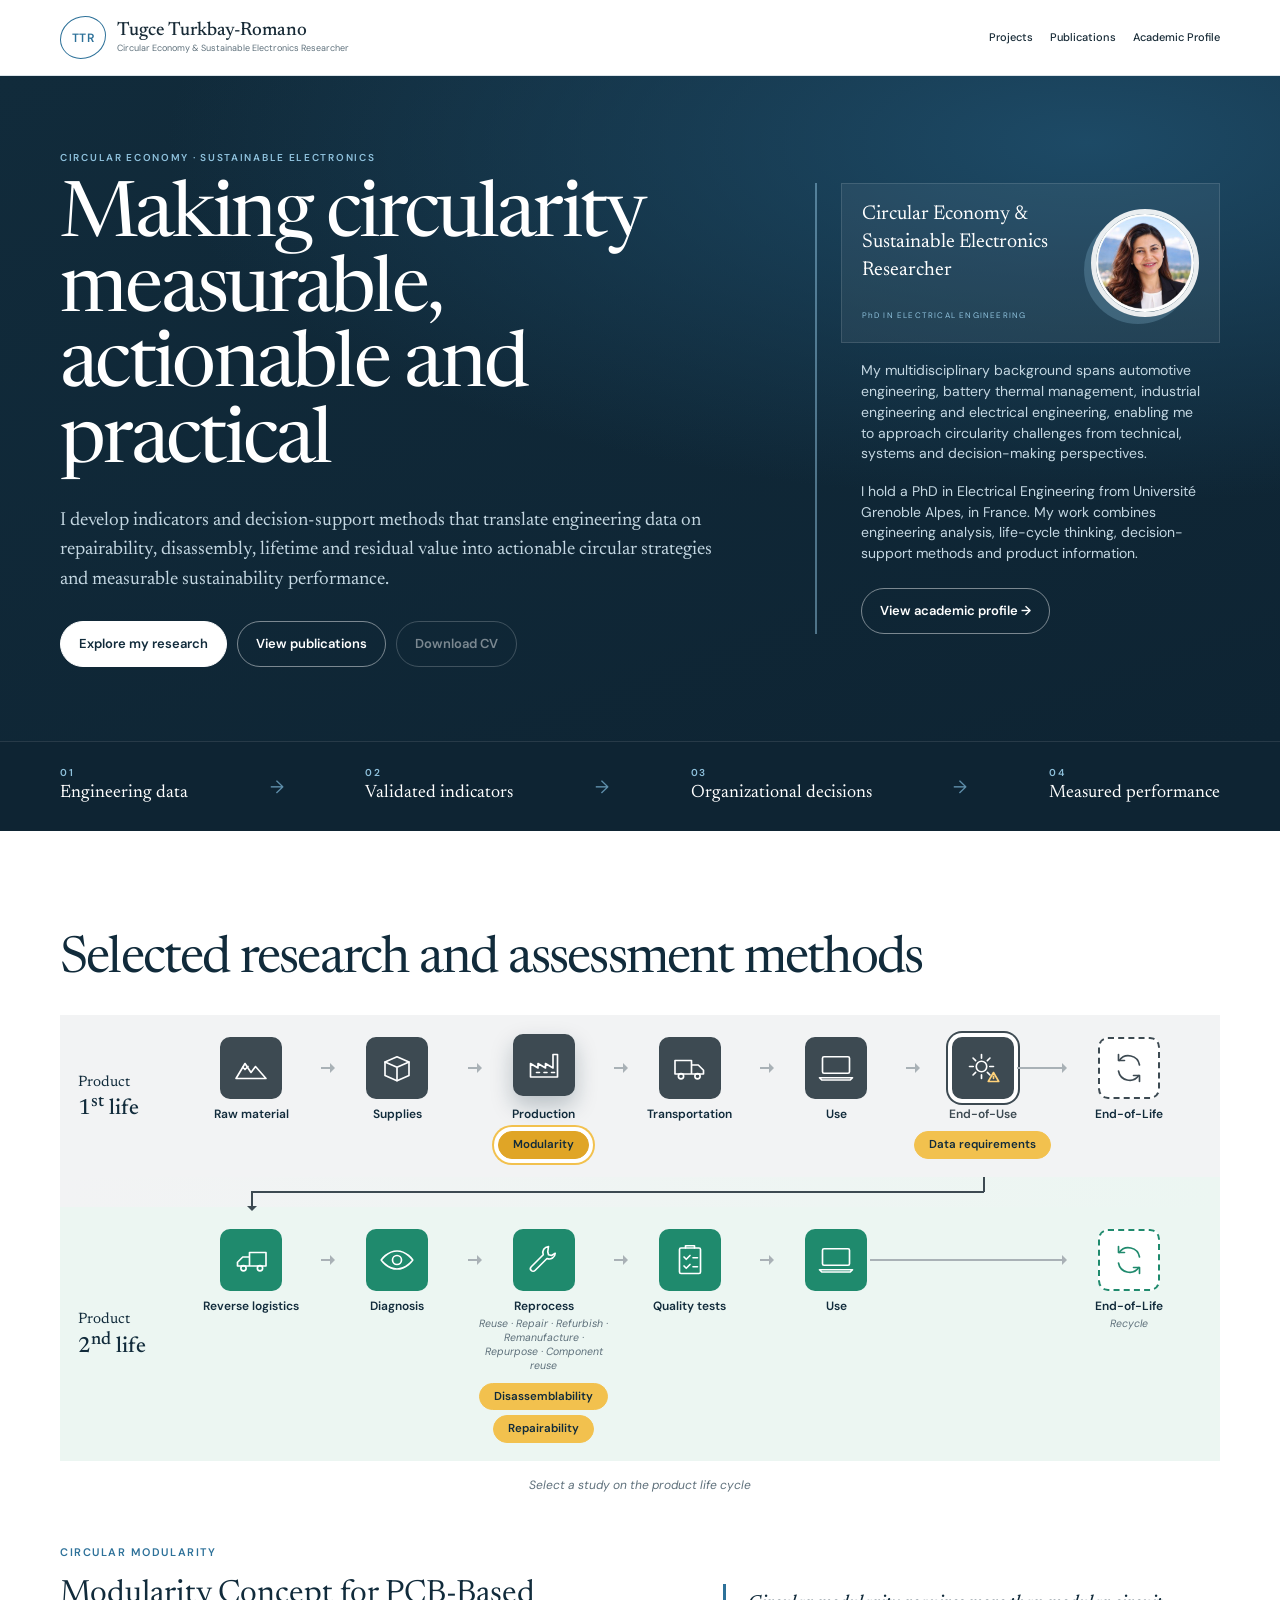
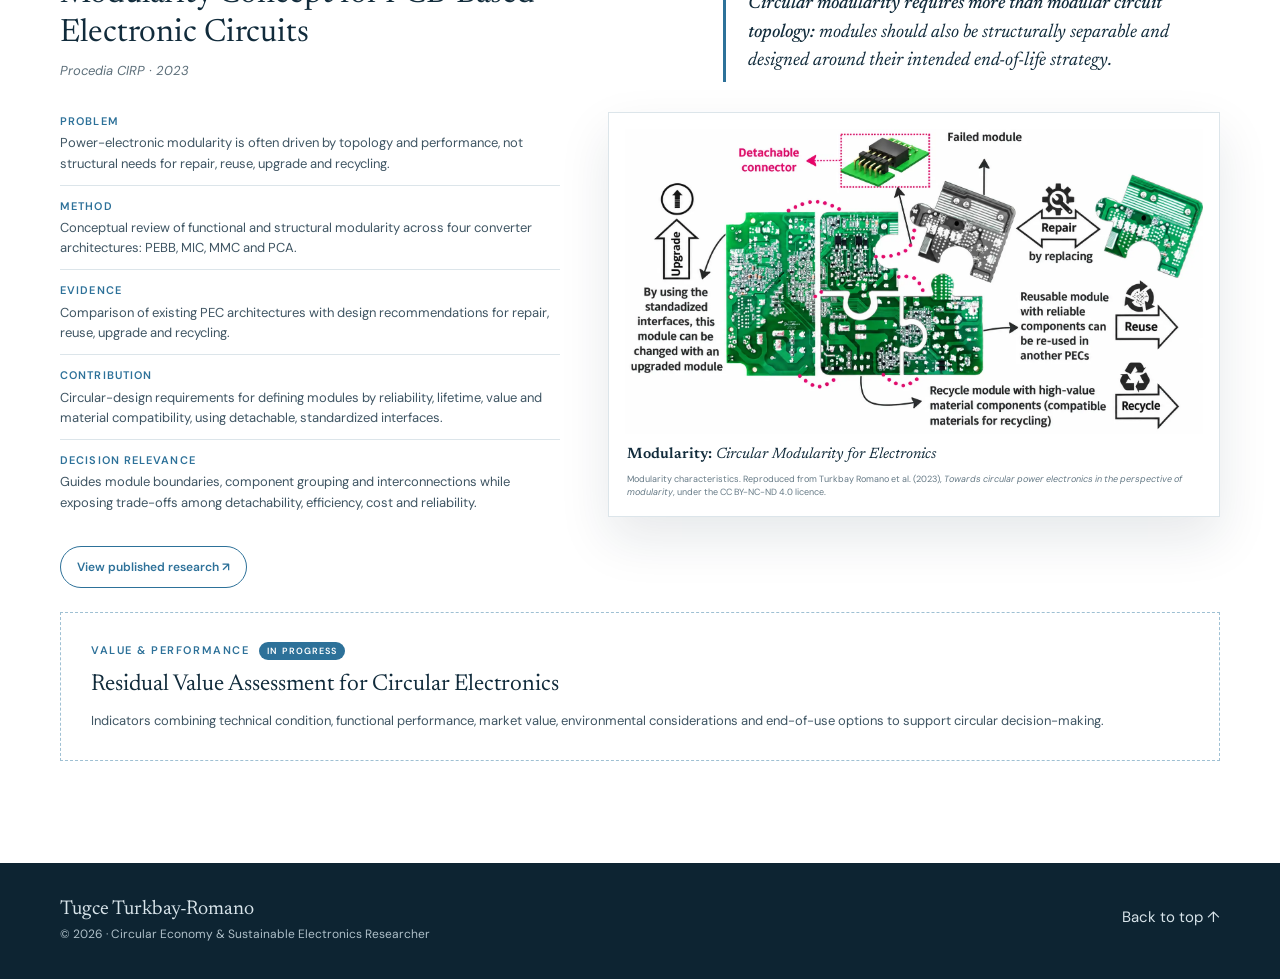
==== commit f34c6593: "Animate life-cycle diagram and simplify section heading" ====
--- a/index.html
+++ b/index.html
@@ -17,7 +17,7 @@
   <link rel="preconnect" href="https://fonts.googleapis.com">
   <link rel="preconnect" href="https://fonts.gstatic.com" crossorigin>
   <link href="https://fonts.googleapis.com/css2?family=DM+Sans:wght@400;500;600&amp;family=Newsreader:opsz,wght@6..72,400;6..72,500&amp;display=swap" rel="stylesheet">
-  <link rel="stylesheet" href="styles.css?v=20261108-7">
+  <link rel="stylesheet" href="styles.css?v=20261108-8">
   <script type="application/ld+json">{"@context":"https://schema.org","@type":"Person","name":"Tugce Turkbay-Romano","url":"https://tugce-turkbay-romano.github.io/","image":"https://tugce-turkbay-romano.github.io/assets/profile-ttr2-web.jpg","jobTitle":"Circular Economy & Sustainable Electronics Researcher","alumniOf":{"@type":"CollegeOrUniversity","name":"Université Grenoble Alpes"},"knowsAbout":["Circularity indicators","Sustainability performance","Repairability","Life cycle assessment","Decision support","Product circularity","Eco-design"]}</script>
 </head>
 <body>
@@ -55,7 +55,7 @@
 
   <section id="projects" class="section projects-light projects-editorial projects-showcase">
     <div class="shell">
-      <header class="section-heading"><div><p class="eyebrow">01 · Projects &amp; evidence</p><h2>Selected research and assessment methods</h2></div><div class="projects-intro"><p>Four published studies that turn product-level engineering evidence into assessment methods for circular electronics.</p></div></header>
+      <header class="section-heading"><div><h2>Selected research and assessment methods</h2></div></header>
       <div class="assessment-cards lc-layout">
         <nav class="showcase-nav lifecycle" aria-label="Select a project on the product life cycle"><div class="lc-scroll"><div class="lc-diagram">
 <div class="lc-row lc-life1"><p class="lc-rowlabel">Product<br><strong>1<sup>st</sup> life</strong></p><ol><li class="lc-stage "><span class="lc-tile"><svg class="lc-ico" viewBox="0 0 48 48" aria-hidden="true"><path d="M4 38 16 18l8 12 6-8 14 16Z"/><path d="M13 23l3 3 4-4"/></svg></span><span class="lc-name">Raw material</span></li><li class="lc-stage "><span class="lc-tile"><svg class="lc-ico" viewBox="0 0 48 48" aria-hidden="true"><path d="M8 16 24 9l16 7v18l-16 7-16-7Z"/><path d="M8 16l16 7 16-7M24 23v18"/></svg></span><span class="lc-name">Supplies</span></li><li class="lc-stage has-study"><span class="lc-tile"><svg class="lc-ico" viewBox="0 0 48 48" aria-hidden="true"><path d="M6 40V22l10 6v-6l10 6v-6l10 6V10h6v30Z"/><path d="M14 34h4M24 34h4M34 34h4"/></svg></span><span class="lc-name">Production</span><span class="lc-pins"><a class="lc-pin" href="#project-modularity" data-target="project-modularity">Modularity</a></span></li><li class="lc-stage "><span class="lc-tile"><svg class="lc-ico" viewBox="0 0 48 48" aria-hidden="true"><path d="M4 14h22v18H4zM26 20h9l7 7v5H26z"/><circle cx="12" cy="35" r="3.5"/><circle cx="34" cy="35" r="3.5"/></svg></span><span class="lc-name">Transportation</span></li><li class="lc-stage "><span class="lc-tile"><svg class="lc-ico" viewBox="0 0 48 48" aria-hidden="true"><rect x="6" y="9" width="36" height="22" rx="2"/><path d="M2 37h44l-3 3H5Z"/></svg></span><span class="lc-name">Use</span></li><li class="lc-stage has-study is-eou"><span class="lc-tile"><svg class="lc-ico" viewBox="0 0 48 48" aria-hidden="true"><circle cx="22" cy="22" r="7"/><path d="M22 6v5M22 33v5M6 22h5M33 22h5M10.7 10.7l3.5 3.5M29.8 29.8l3.5 3.5M10.7 33.3l3.5-3.5M29.8 14.2l3.5-3.5"/><path d="M38 30l7 12H31Z" class="warn"/><path d="M38 35v3" class="warn"/></svg></span><span class="lc-name">End-of-Use</span><span class="lc-pins"><a class="lc-pin" href="#project-data" data-target="project-data">Data requirements</a></span></li><li class="lc-stage is-eol"><span class="lc-tile"><svg class="lc-ico" viewBox="0 0 48 48" aria-hidden="true"><path d="M38 20a15 15 0 0 0-27-6"/><path d="M10 6v8h8"/><path d="M10 28a15 15 0 0 0 27 6"/><path d="M38 42v-8h-8"/></svg></span><span class="lc-name">End-of-Life</span></li></ol></div>
@@ -89,7 +89,6 @@
             </figure>
           </div>
           <a href="https://www.mdpi.com/2071-1050/16/11/4712" target="_blank" rel="noopener noreferrer">View published research ↗</a>
-          <a class="pcb-disassembly-link" href="pcb-disassembly/" style="display:table">PCB Disassembly →</a>
         </article>
         <article id="project-repairability" class="repairability-card">
           <header class="project-head"><div class="project-title-block"><p class="project-type">Repairability assessment</p><h3>Repairability Index for PCB-Based Electronic Circuits</h3><p class="project-meta">Journal of Remanufacturing · 2026</p></div><p class="card-insight">Five criteria—traceability, design features, disassembly/reassembly, diagnostics and spare parts—are complemented by warning indicators for critical barriers.</p></header>
@@ -173,5 +172,6 @@
 <footer><div class="shell"><strong>Tugce Turkbay-Romano</strong><p>© <span id="year"></span> · Circular Economy &amp; Sustainable Electronics Researcher</p><a href="#top">Back to top ↑</a></div></footer>
 <script src="script.js?v=20261106-1"></script>
 <script>(()=>{const nav=document.querySelector(".showcase-nav");if(!nav)return;const wrap=nav.parentElement;wrap.classList.add("is-js");const links=[...nav.querySelectorAll("a")];const show=id=>{links.forEach(l=>{const on=l.dataset.target===id;l.classList.toggle("is-active",on);l.setAttribute("aria-current",on?"true":"false")});wrap.querySelectorAll(":scope>article").forEach(a=>a.classList.toggle("is-active",a.id===id))};links.forEach(l=>l.addEventListener("click",e=>{e.preventDefault();show(l.dataset.target);if(innerWidth<901)document.getElementById(l.dataset.target).scrollIntoView({behavior:"smooth",block:"start"})}));show(links[0].dataset.target)})();</script>
+<script>(()=>{const d=document.querySelector(".lc-diagram");if(!d)return;const go=()=>d.classList.add("lc-animate");if(!("IntersectionObserver" in window)){go();return}const io=new IntersectionObserver(es=>{if(es.some(e=>e.isIntersecting)){go();io.disconnect()}},{threshold:.25});io.observe(d)})();</script>
 </body>
 </html>
--- a/styles.css
+++ b/styles.css
@@ -644,3 +644,52 @@
 .lc-link .lk-drop::after{border-top-color:#3d4a52}
 .lc-stage:not(:last-child)::after{background:#a9b1b6}
 .lc-stage:not(:last-child)::before{border-left-color:#a9b1b6}
+
+/* ===== Life-cycle animation ===== */
+.projects-editorial .section-heading{grid-template-columns:1fr}
+@media (prefers-reduced-motion:no-preference){
+.lc-diagram .lc-stage,.lc-diagram .lc-rowlabel{opacity:0;transform:translateY(14px)}
+.lc-diagram .lc-link span{transform:scale(0)}
+.lc-diagram .lc-link .lk-down{transform-origin:top}
+.lc-diagram .lc-link .lk-across{transform-origin:right}
+.lc-diagram .lc-link .lk-drop{transform-origin:top}
+.lc-animate .lc-stage,.lc-animate .lc-rowlabel{animation:lcIn .55s cubic-bezier(.2,.7,.2,1) forwards}
+.lc-animate .lc-link .lk-down{animation:lcDrawY .3s ease-out 2.05s forwards}
+.lc-animate .lc-link .lk-across{animation:lcDrawX .5s ease-out 2.35s forwards}
+.lc-animate .lc-link .lk-drop{animation:lcDrawY .3s ease-out 2.85s forwards}
+@keyframes lcIn{to{opacity:1;transform:none}}
+@keyframes lcDrawX{from{transform:scaleX(0)}to{transform:scaleX(1)}}
+@keyframes lcDrawY{from{transform:scaleY(0)}to{transform:scaleY(1)}}
+.lc-animate .lc-tile{animation:lcPulse 9s ease-in-out infinite}
+@keyframes lcPulse{0%,7%,100%{transform:none;box-shadow:none}3%{transform:translateY(-4px) scale(1.06);box-shadow:0 0 0 5px rgba(242,193,78,.55),0 10px 22px rgba(0,0,0,.18)}}
+
+.lc-animate .lc-life1 .lc-stage:nth-child(1){animation-delay:0.15s}
+.lc-animate .lc-life1 .lc-stage:nth-child(1) .lc-tile{animation-delay:3.60s}
+.lc-animate .lc-life1 .lc-stage:nth-child(2){animation-delay:0.40s}
+.lc-animate .lc-life1 .lc-stage:nth-child(2) .lc-tile{animation-delay:4.05s}
+.lc-animate .lc-life1 .lc-stage:nth-child(3){animation-delay:0.65s}
+.lc-animate .lc-life1 .lc-stage:nth-child(3) .lc-tile{animation-delay:4.50s}
+.lc-animate .lc-life1 .lc-stage:nth-child(4){animation-delay:0.90s}
+.lc-animate .lc-life1 .lc-stage:nth-child(4) .lc-tile{animation-delay:4.95s}
+.lc-animate .lc-life1 .lc-stage:nth-child(5){animation-delay:1.15s}
+.lc-animate .lc-life1 .lc-stage:nth-child(5) .lc-tile{animation-delay:5.40s}
+.lc-animate .lc-life1 .lc-stage:nth-child(6){animation-delay:1.40s}
+.lc-animate .lc-life1 .lc-stage:nth-child(6) .lc-tile{animation-delay:5.85s}
+.lc-animate .lc-life1 .lc-stage:nth-child(7){animation-delay:1.65s}
+.lc-animate .lc-life1 .lc-stage:nth-child(7) .lc-tile{animation-delay:6.30s}
+.lc-animate .lc-life2 .lc-stage:nth-child(1){animation-delay:3.10s}
+.lc-animate .lc-life2 .lc-stage:nth-child(1) .lc-tile{animation-delay:7.15s}
+.lc-animate .lc-life2 .lc-stage:nth-child(2){animation-delay:3.22s}
+.lc-animate .lc-life2 .lc-stage:nth-child(2) .lc-tile{animation-delay:7.60s}
+.lc-animate .lc-life2 .lc-stage:nth-child(3){animation-delay:3.34s}
+.lc-animate .lc-life2 .lc-stage:nth-child(3) .lc-tile{animation-delay:8.05s}
+.lc-animate .lc-life2 .lc-stage:nth-child(4){animation-delay:3.46s}
+.lc-animate .lc-life2 .lc-stage:nth-child(4) .lc-tile{animation-delay:8.50s}
+.lc-animate .lc-life2 .lc-stage:nth-child(5){animation-delay:3.58s}
+.lc-animate .lc-life2 .lc-stage:nth-child(5) .lc-tile{animation-delay:8.95s}
+.lc-animate .lc-life2 .lc-stage:nth-child(6){animation-delay:3.70s}
+.lc-animate .lc-life2 .lc-stage:nth-child(6) .lc-tile{animation-delay:9.40s}
+.lc-animate .lc-life2 .lc-stage:nth-child(7){animation-delay:3.82s}
+.lc-animate .lc-life2 .lc-stage:nth-child(7) .lc-tile{animation-delay:9.85s}
+.lc-animate .lc-life1 .lc-rowlabel{animation-delay:0s}.lc-animate .lc-life2 .lc-rowlabel{animation-delay:3s}
+}
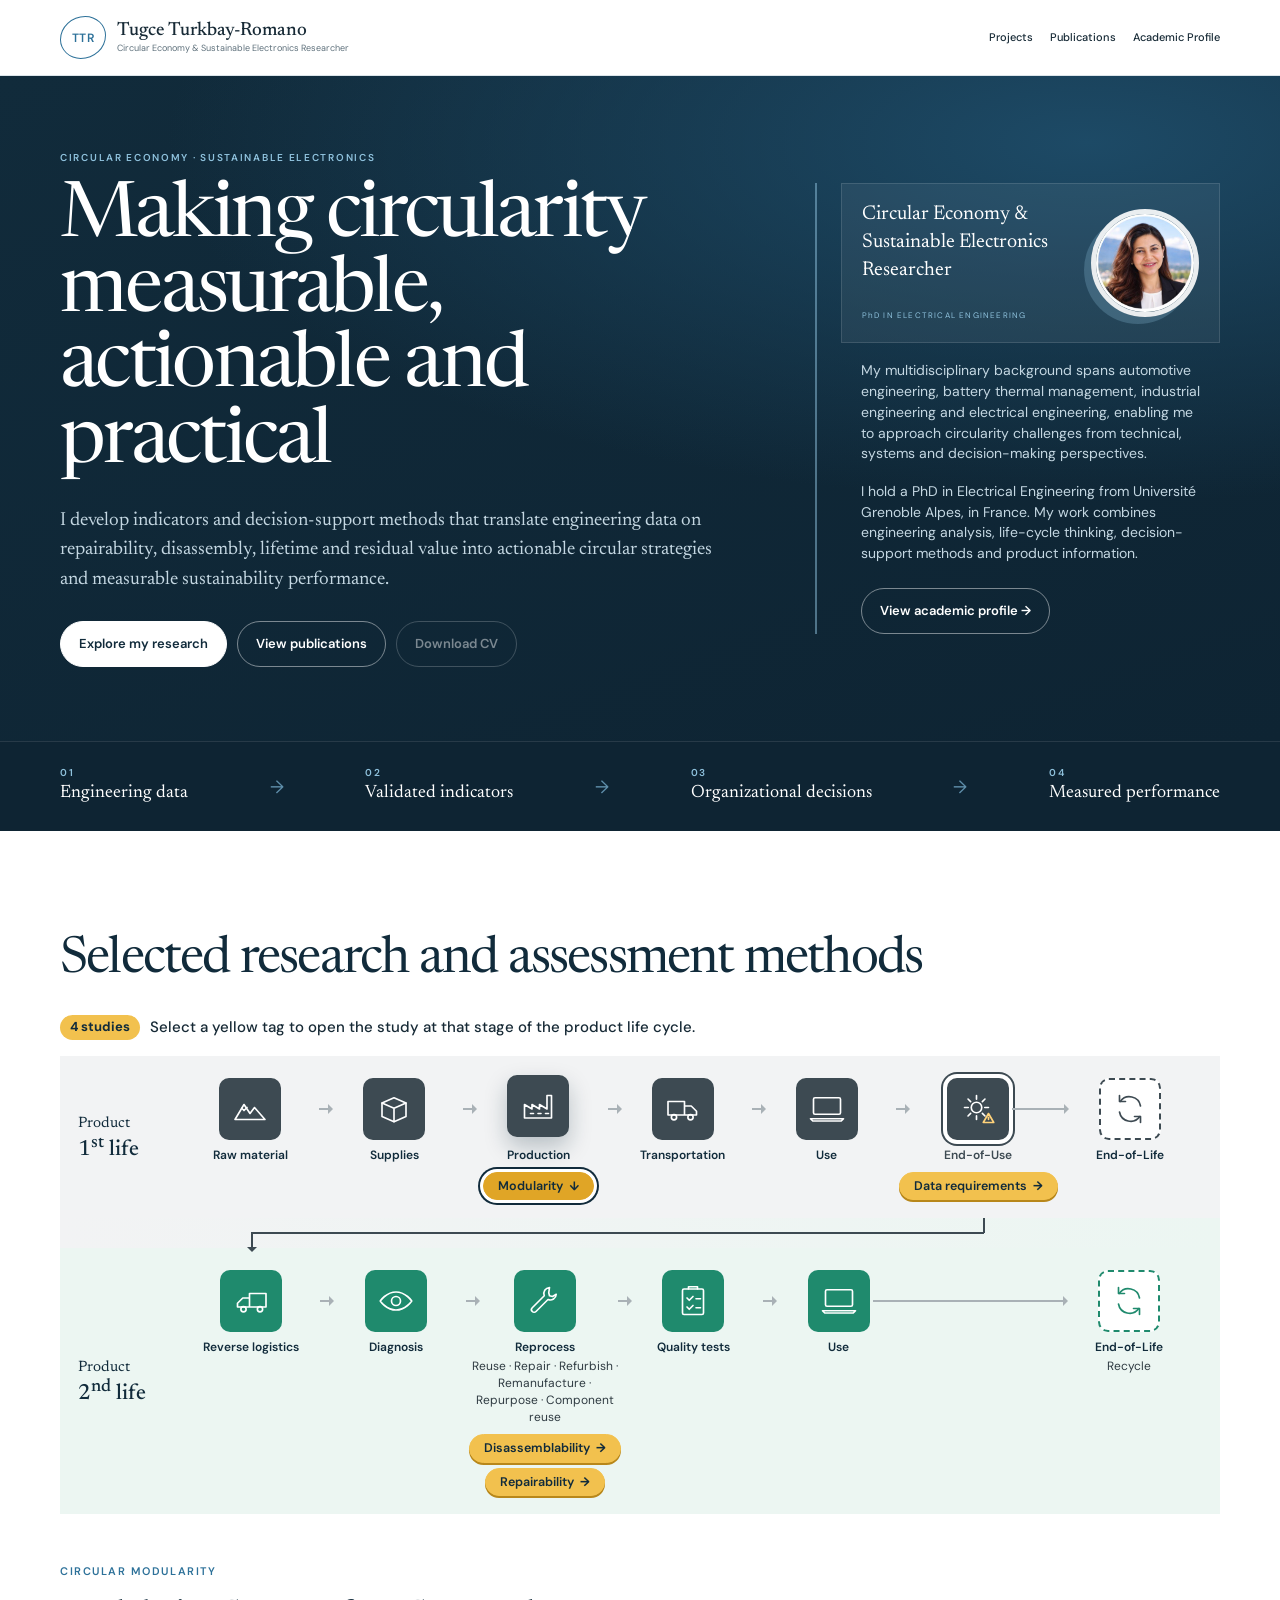
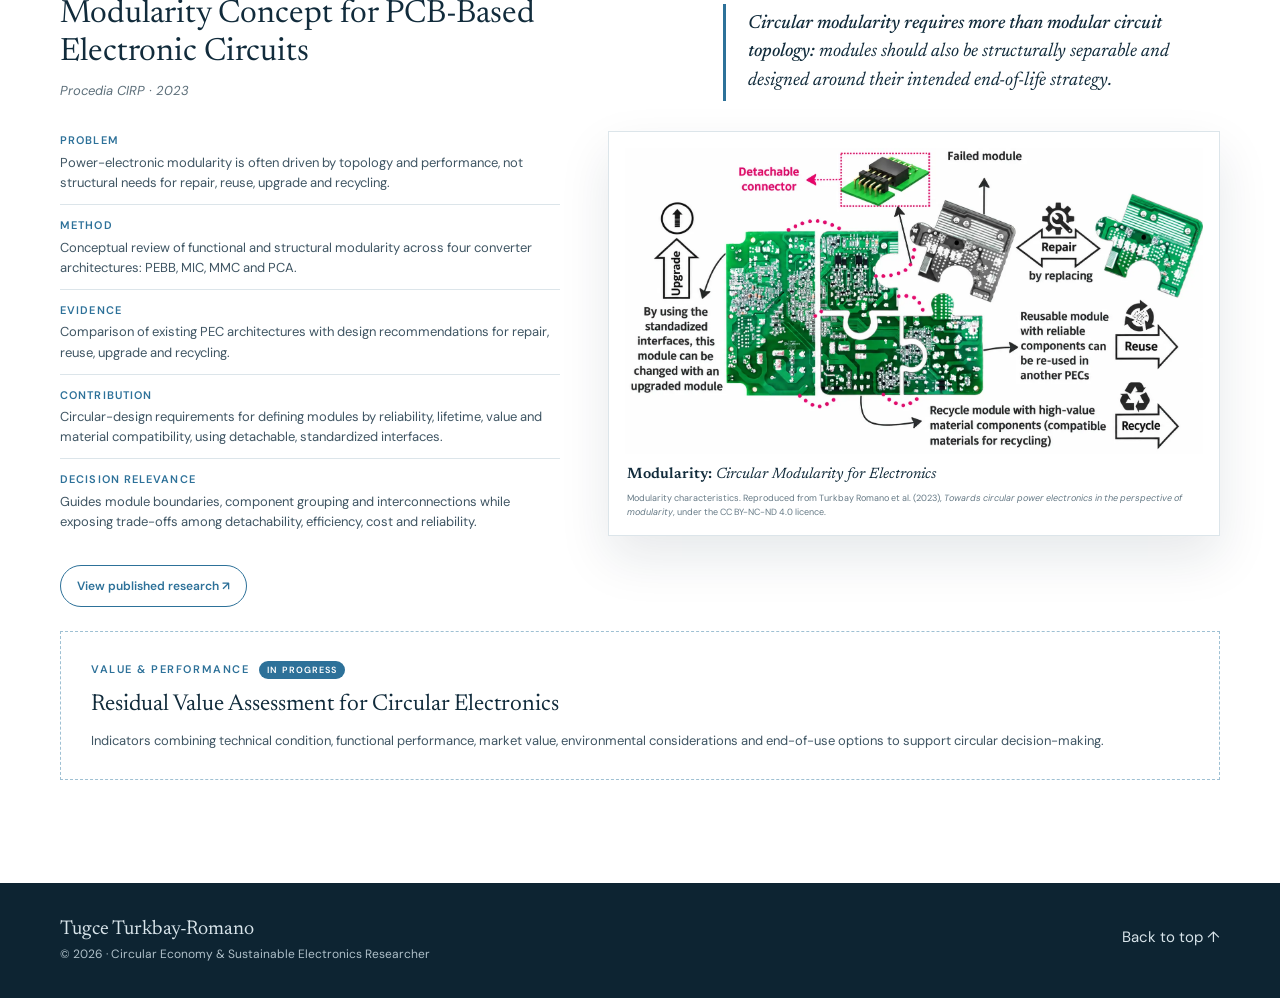
==== commit 6bb97619: "Accessibility: visible focus ring, diagram description, clearer study tags" ====
--- a/index.html
+++ b/index.html
@@ -17,7 +17,7 @@
   <link rel="preconnect" href="https://fonts.googleapis.com">
   <link rel="preconnect" href="https://fonts.gstatic.com" crossorigin>
   <link href="https://fonts.googleapis.com/css2?family=DM+Sans:wght@400;500;600&amp;family=Newsreader:opsz,wght@6..72,400;6..72,500&amp;display=swap" rel="stylesheet">
-  <link rel="stylesheet" href="styles.css?v=20261108-8">
+  <link rel="stylesheet" href="styles.css?v=20261112-1">
   <script type="application/ld+json">{"@context":"https://schema.org","@type":"Person","name":"Tugce Turkbay-Romano","url":"https://tugce-turkbay-romano.github.io/","image":"https://tugce-turkbay-romano.github.io/assets/profile-ttr2-web.jpg","jobTitle":"Circular Economy & Sustainable Electronics Researcher","alumniOf":{"@type":"CollegeOrUniversity","name":"Université Grenoble Alpes"},"knowsAbout":["Circularity indicators","Sustainability performance","Repairability","Life cycle assessment","Decision support","Product circularity","Eco-design"]}</script>
 </head>
 <body>
@@ -57,11 +57,11 @@
     <div class="shell">
       <header class="section-heading"><div><h2>Selected research and assessment methods</h2></div></header>
       <div class="assessment-cards lc-layout">
-        <nav class="showcase-nav lifecycle" aria-label="Select a project on the product life cycle"><div class="lc-scroll"><div class="lc-diagram">
-<div class="lc-row lc-life1"><p class="lc-rowlabel">Product<br><strong>1<sup>st</sup> life</strong></p><ol><li class="lc-stage "><span class="lc-tile"><svg class="lc-ico" viewBox="0 0 48 48" aria-hidden="true"><path d="M4 38 16 18l8 12 6-8 14 16Z"/><path d="M13 23l3 3 4-4"/></svg></span><span class="lc-name">Raw material</span></li><li class="lc-stage "><span class="lc-tile"><svg class="lc-ico" viewBox="0 0 48 48" aria-hidden="true"><path d="M8 16 24 9l16 7v18l-16 7-16-7Z"/><path d="M8 16l16 7 16-7M24 23v18"/></svg></span><span class="lc-name">Supplies</span></li><li class="lc-stage has-study"><span class="lc-tile"><svg class="lc-ico" viewBox="0 0 48 48" aria-hidden="true"><path d="M6 40V22l10 6v-6l10 6v-6l10 6V10h6v30Z"/><path d="M14 34h4M24 34h4M34 34h4"/></svg></span><span class="lc-name">Production</span><span class="lc-pins"><a class="lc-pin" href="#project-modularity" data-target="project-modularity">Modularity</a></span></li><li class="lc-stage "><span class="lc-tile"><svg class="lc-ico" viewBox="0 0 48 48" aria-hidden="true"><path d="M4 14h22v18H4zM26 20h9l7 7v5H26z"/><circle cx="12" cy="35" r="3.5"/><circle cx="34" cy="35" r="3.5"/></svg></span><span class="lc-name">Transportation</span></li><li class="lc-stage "><span class="lc-tile"><svg class="lc-ico" viewBox="0 0 48 48" aria-hidden="true"><rect x="6" y="9" width="36" height="22" rx="2"/><path d="M2 37h44l-3 3H5Z"/></svg></span><span class="lc-name">Use</span></li><li class="lc-stage has-study is-eou"><span class="lc-tile"><svg class="lc-ico" viewBox="0 0 48 48" aria-hidden="true"><circle cx="22" cy="22" r="7"/><path d="M22 6v5M22 33v5M6 22h5M33 22h5M10.7 10.7l3.5 3.5M29.8 29.8l3.5 3.5M10.7 33.3l3.5-3.5M29.8 14.2l3.5-3.5"/><path d="M38 30l7 12H31Z" class="warn"/><path d="M38 35v3" class="warn"/></svg></span><span class="lc-name">End-of-Use</span><span class="lc-pins"><a class="lc-pin" href="#project-data" data-target="project-data">Data requirements</a></span></li><li class="lc-stage is-eol"><span class="lc-tile"><svg class="lc-ico" viewBox="0 0 48 48" aria-hidden="true"><path d="M38 20a15 15 0 0 0-27-6"/><path d="M10 6v8h8"/><path d="M10 28a15 15 0 0 0 27 6"/><path d="M38 42v-8h-8"/></svg></span><span class="lc-name">End-of-Life</span></li></ol></div>
+        <nav class="showcase-nav lifecycle" aria-label="Research studies on the product life cycle" aria-describedby="lc-desc"><p class="lc-hint"><span class="lc-hint-count">4 studies</span> Select a yellow tag to open the study at that stage of the product life cycle.</p><p class="lc-swipe-hint">Swipe sideways to see the full cycle</p><p id="lc-desc" class="sr-only">Diagram of a product's first and second life. In the first life, a product goes through raw material, supplies, production, transportation, use, end-of-use and end-of-life. At end-of-use, instead of reaching end-of-life, it can start a second life: reverse logistics, diagnosis, reprocessing (reuse, repair, refurbish, remanufacture, repurpose or component reuse), quality tests, a second use, and finally end-of-life with recycling. My research focuses on four of these stages: modularity at production, data requirements at end-of-use, and disassemblability and repairability at reprocessing. Each study is a link in the lists below.</p><div class="lc-scroll"><div class="lc-diagram">
+<div class="lc-row lc-life1"><p class="lc-rowlabel">Product<br><strong>1<sup>st</sup> life</strong></p><ol aria-label="First-life stages"><li class="lc-stage "><span class="lc-tile"><svg class="lc-ico" viewBox="0 0 48 48" aria-hidden="true"><path d="M4 38 16 18l8 12 6-8 14 16Z"/><path d="M13 23l3 3 4-4"/></svg></span><span class="lc-name">Raw material</span></li><li class="lc-stage "><span class="lc-tile"><svg class="lc-ico" viewBox="0 0 48 48" aria-hidden="true"><path d="M8 16 24 9l16 7v18l-16 7-16-7Z"/><path d="M8 16l16 7 16-7M24 23v18"/></svg></span><span class="lc-name">Supplies</span></li><li class="lc-stage has-study"><span class="lc-tile"><svg class="lc-ico" viewBox="0 0 48 48" aria-hidden="true"><path d="M6 40V22l10 6v-6l10 6v-6l10 6V10h6v30Z"/><path d="M14 34h4M24 34h4M34 34h4"/></svg></span><span class="lc-name">Production</span><span class="lc-pins"><a class="lc-pin" href="#project-modularity" data-target="project-modularity">Modularity<span class="lc-pin-arrow" aria-hidden="true">→</span></a></span></li><li class="lc-stage "><span class="lc-tile"><svg class="lc-ico" viewBox="0 0 48 48" aria-hidden="true"><path d="M4 14h22v18H4zM26 20h9l7 7v5H26z"/><circle cx="12" cy="35" r="3.5"/><circle cx="34" cy="35" r="3.5"/></svg></span><span class="lc-name">Transportation</span></li><li class="lc-stage "><span class="lc-tile"><svg class="lc-ico" viewBox="0 0 48 48" aria-hidden="true"><rect x="6" y="9" width="36" height="22" rx="2"/><path d="M2 37h44l-3 3H5Z"/></svg></span><span class="lc-name">Use</span></li><li class="lc-stage has-study is-eou"><span class="lc-tile"><svg class="lc-ico" viewBox="0 0 48 48" aria-hidden="true"><circle cx="22" cy="22" r="7"/><path d="M22 6v5M22 33v5M6 22h5M33 22h5M10.7 10.7l3.5 3.5M29.8 29.8l3.5 3.5M10.7 33.3l3.5-3.5M29.8 14.2l3.5-3.5"/><path d="M38 30l7 12H31Z" class="warn"/><path d="M38 35v3" class="warn"/></svg></span><span class="lc-name">End-of-Use</span><span class="lc-pins"><a class="lc-pin" href="#project-data" data-target="project-data">Data requirements<span class="lc-pin-arrow" aria-hidden="true">→</span></a></span></li><li class="lc-stage is-eol"><span class="lc-tile"><svg class="lc-ico" viewBox="0 0 48 48" aria-hidden="true"><path d="M38 20a15 15 0 0 0-27-6"/><path d="M10 6v8h8"/><path d="M10 28a15 15 0 0 0 27 6"/><path d="M38 42v-8h-8"/></svg></span><span class="lc-name">End-of-Life</span></li></ol></div>
 <div class="lc-link" aria-hidden="true"><span class="lk-down"></span><span class="lk-across"></span><span class="lk-drop"></span></div>
-<div class="lc-row lc-life2"><p class="lc-rowlabel">Product<br><strong>2<sup>nd</sup> life</strong></p><ol><li class="lc-stage "><span class="lc-tile"><svg class="lc-ico" viewBox="0 0 48 48" aria-hidden="true"><path d="M44 14H22v18h22zM22 20h-9l-7 7v5h16z"/><circle cx="36" cy="35" r="3.5"/><circle cx="14" cy="35" r="3.5"/></svg></span><span class="lc-name">Reverse logistics</span></li><li class="lc-stage "><span class="lc-tile"><svg class="lc-ico" viewBox="0 0 48 48" aria-hidden="true"><path d="M3 24s8-12 21-12 21 12 21 12-8 12-21 12S3 24 3 24Z"/><circle cx="24" cy="24" r="6"/></svg></span><span class="lc-name">Diagnosis</span></li><li class="lc-stage has-study"><span class="lc-tile"><svg class="lc-ico" viewBox="0 0 48 48" aria-hidden="true"><path d="M30 6a8 8 0 0 0-7 11L7 33a3.5 3.5 0 0 0 5 5l16-16a8 8 0 0 0 11-7l-5 3-4-1-1-4Z"/></svg></span><span class="lc-name">Reprocess</span><span class="lc-sub">Reuse · Repair · Refurbish · Remanufacture · Repurpose · Component reuse</span><span class="lc-pins"><a class="lc-pin" href="#project-disassembly" data-target="project-disassembly">Disassemblability</a><a class="lc-pin" href="#project-repairability" data-target="project-repairability">Repairability</a></span></li><li class="lc-stage "><span class="lc-tile"><svg class="lc-ico" viewBox="0 0 48 48" aria-hidden="true"><rect x="10" y="8" width="28" height="34" rx="2"/><path d="M18 8V5h12v3M16 20l3 3 5-5M16 32l3 3 5-5M28 21h6M28 33h6"/></svg></span><span class="lc-name">Quality tests</span></li><li class="lc-stage "><span class="lc-tile"><svg class="lc-ico" viewBox="0 0 48 48" aria-hidden="true"><rect x="6" y="9" width="36" height="22" rx="2"/><path d="M2 37h44l-3 3H5Z"/></svg></span><span class="lc-name">Use</span></li><li class="lc-stage lc-gap" aria-hidden="true"></li><li class="lc-stage is-eol"><span class="lc-tile"><svg class="lc-ico" viewBox="0 0 48 48" aria-hidden="true"><path d="M38 20a15 15 0 0 0-27-6"/><path d="M10 6v8h8"/><path d="M10 28a15 15 0 0 0 27 6"/><path d="M38 42v-8h-8"/></svg></span><span class="lc-name">End-of-Life</span><span class="lc-sub">Recycle</span></li></ol></div>
-</div></div><p class="daisy-hint">Select a study on the product life cycle <span class="lc-swipe">· swipe to see the full cycle</span></p></nav>
+<div class="lc-row lc-life2"><p class="lc-rowlabel">Product<br><strong>2<sup>nd</sup> life</strong></p><ol aria-label="Second-life stages, starting after end-of-use"><li class="lc-stage "><span class="lc-tile"><svg class="lc-ico" viewBox="0 0 48 48" aria-hidden="true"><path d="M44 14H22v18h22zM22 20h-9l-7 7v5h16z"/><circle cx="36" cy="35" r="3.5"/><circle cx="14" cy="35" r="3.5"/></svg></span><span class="lc-name">Reverse logistics</span></li><li class="lc-stage "><span class="lc-tile"><svg class="lc-ico" viewBox="0 0 48 48" aria-hidden="true"><path d="M3 24s8-12 21-12 21 12 21 12-8 12-21 12S3 24 3 24Z"/><circle cx="24" cy="24" r="6"/></svg></span><span class="lc-name">Diagnosis</span></li><li class="lc-stage has-study"><span class="lc-tile"><svg class="lc-ico" viewBox="0 0 48 48" aria-hidden="true"><path d="M30 6a8 8 0 0 0-7 11L7 33a3.5 3.5 0 0 0 5 5l16-16a8 8 0 0 0 11-7l-5 3-4-1-1-4Z"/></svg></span><span class="lc-name">Reprocess</span><span class="lc-sub">Reuse · Repair · Refurbish · Remanufacture · Repurpose · Component reuse</span><span class="lc-pins"><a class="lc-pin" href="#project-disassembly" data-target="project-disassembly">Disassemblability<span class="lc-pin-arrow" aria-hidden="true">→</span></a><a class="lc-pin" href="#project-repairability" data-target="project-repairability">Repairability<span class="lc-pin-arrow" aria-hidden="true">→</span></a></span></li><li class="lc-stage "><span class="lc-tile"><svg class="lc-ico" viewBox="0 0 48 48" aria-hidden="true"><rect x="10" y="8" width="28" height="34" rx="2"/><path d="M18 8V5h12v3M16 20l3 3 5-5M16 32l3 3 5-5M28 21h6M28 33h6"/></svg></span><span class="lc-name">Quality tests</span></li><li class="lc-stage "><span class="lc-tile"><svg class="lc-ico" viewBox="0 0 48 48" aria-hidden="true"><rect x="6" y="9" width="36" height="22" rx="2"/><path d="M2 37h44l-3 3H5Z"/></svg></span><span class="lc-name">Use</span></li><li class="lc-stage lc-gap" aria-hidden="true"></li><li class="lc-stage is-eol"><span class="lc-tile"><svg class="lc-ico" viewBox="0 0 48 48" aria-hidden="true"><path d="M38 20a15 15 0 0 0-27-6"/><path d="M10 6v8h8"/><path d="M10 28a15 15 0 0 0 27 6"/><path d="M38 42v-8h-8"/></svg></span><span class="lc-name">End-of-Life</span><span class="lc-sub">Recycle</span></li></ol></div>
+</div></div></nav>
         <!-- Temporarily hidden strategy selection project.
 <article class="strategy-card">
           <p class="project-type">Strategy selection</p>
@@ -89,6 +89,7 @@
             </figure>
           </div>
           <a href="https://www.mdpi.com/2071-1050/16/11/4712" target="_blank" rel="noopener noreferrer">View published research ↗</a>
+          <a class="pcb-disassembly-link" href="pcb-disassembly/" style="display:table">PCB Disassembly →</a>
         </article>
         <article id="project-repairability" class="repairability-card">
           <header class="project-head"><div class="project-title-block"><p class="project-type">Repairability assessment</p><h3>Repairability Index for PCB-Based Electronic Circuits</h3><p class="project-meta">Journal of Remanufacturing · 2026</p></div><p class="card-insight">Five criteria—traceability, design features, disassembly/reassembly, diagnostics and spare parts—are complemented by warning indicators for critical barriers.</p></header>
--- a/styles.css
+++ b/styles.css
@@ -37,7 +37,7 @@
 .agenda-steps article{min-height:225px}.agenda-steps h3{margin-top:34px}.agenda-methods{margin-top:18px;padding:24px;background:white;border:1px solid var(--line)}.agenda-methods p:last-child{margin:0;color:var(--muted)}
 
 /* Biography page and homepage academic-profile preview */
-a:focus-visible,button:focus-visible{outline:3px solid rgba(45,113,153,.35);outline-offset:4px}.site-nav a.active{color:var(--blue);font-weight:600}.site-nav a.active::after{content:"";display:block;height:1px;margin-top:4px;background:var(--blue)}
+a:focus-visible,button:focus-visible,summary:focus-visible,[tabindex]:focus-visible{outline:3px solid #0b3a57;outline-offset:2px;box-shadow:0 0 0 2px #fff}.site-nav a.active{color:var(--blue);font-weight:600}.site-nav a.active::after{content:"";display:block;height:1px;margin-top:4px;background:var(--blue)}
 .academic-preview{border-top:1px solid var(--line)}.preview-layout{display:grid;grid-template-columns:1fr 1fr;align-items:end;gap:60px}.preview-layout>div:last-child>p{max-width:560px;color:var(--muted)}.preview-layout .text-button{margin-top:8px}
 .bio-hero{padding:clamp(74px,8vw,112px) 0;background:linear-gradient(100deg,#fff 0%,#fff 55%,var(--blue-soft) 100%);border-bottom:1px solid var(--line)}.bio-hero-grid{display:grid;grid-template-columns:1.08fr .92fr;align-items:end;gap:72px}.bio-hero h1{max-width:650px;margin:0;font-size:clamp(48px,5.5vw,76px)}.bio-hero .lead{margin-bottom:18px}.compact-expertise{display:grid;grid-template-columns:repeat(3,1fr);gap:1px;background:var(--line);border:1px solid var(--line)}.compact-expertise article{padding:27px;background:white}.compact-expertise h3{margin-bottom:13px;font:400 24px var(--serif)}.compact-expertise p{margin:0;color:var(--muted);font-size:13px}
 @media(max-width:900px){.preview-layout,.bio-hero-grid{grid-template-columns:1fr;gap:30px}.compact-expertise{grid-template-columns:1fr}.biography-page .site-nav a.active::after{display:none}}
@@ -660,36 +660,41 @@
 @keyframes lcIn{to{opacity:1;transform:none}}
 @keyframes lcDrawX{from{transform:scaleX(0)}to{transform:scaleX(1)}}
 @keyframes lcDrawY{from{transform:scaleY(0)}to{transform:scaleY(1)}}
-.lc-animate .lc-tile{animation:lcPulse 9s ease-in-out infinite}
-@keyframes lcPulse{0%,7%,100%{transform:none;box-shadow:none}3%{transform:translateY(-4px) scale(1.06);box-shadow:0 0 0 5px rgba(242,193,78,.55),0 10px 22px rgba(0,0,0,.18)}}
 
 .lc-animate .lc-life1 .lc-stage:nth-child(1){animation-delay:0.15s}
-.lc-animate .lc-life1 .lc-stage:nth-child(1) .lc-tile{animation-delay:3.60s}
 .lc-animate .lc-life1 .lc-stage:nth-child(2){animation-delay:0.40s}
-.lc-animate .lc-life1 .lc-stage:nth-child(2) .lc-tile{animation-delay:4.05s}
 .lc-animate .lc-life1 .lc-stage:nth-child(3){animation-delay:0.65s}
-.lc-animate .lc-life1 .lc-stage:nth-child(3) .lc-tile{animation-delay:4.50s}
 .lc-animate .lc-life1 .lc-stage:nth-child(4){animation-delay:0.90s}
-.lc-animate .lc-life1 .lc-stage:nth-child(4) .lc-tile{animation-delay:4.95s}
 .lc-animate .lc-life1 .lc-stage:nth-child(5){animation-delay:1.15s}
-.lc-animate .lc-life1 .lc-stage:nth-child(5) .lc-tile{animation-delay:5.40s}
 .lc-animate .lc-life1 .lc-stage:nth-child(6){animation-delay:1.40s}
-.lc-animate .lc-life1 .lc-stage:nth-child(6) .lc-tile{animation-delay:5.85s}
 .lc-animate .lc-life1 .lc-stage:nth-child(7){animation-delay:1.65s}
-.lc-animate .lc-life1 .lc-stage:nth-child(7) .lc-tile{animation-delay:6.30s}
 .lc-animate .lc-life2 .lc-stage:nth-child(1){animation-delay:3.10s}
-.lc-animate .lc-life2 .lc-stage:nth-child(1) .lc-tile{animation-delay:7.15s}
 .lc-animate .lc-life2 .lc-stage:nth-child(2){animation-delay:3.22s}
-.lc-animate .lc-life2 .lc-stage:nth-child(2) .lc-tile{animation-delay:7.60s}
 .lc-animate .lc-life2 .lc-stage:nth-child(3){animation-delay:3.34s}
-.lc-animate .lc-life2 .lc-stage:nth-child(3) .lc-tile{animation-delay:8.05s}
 .lc-animate .lc-life2 .lc-stage:nth-child(4){animation-delay:3.46s}
-.lc-animate .lc-life2 .lc-stage:nth-child(4) .lc-tile{animation-delay:8.50s}
 .lc-animate .lc-life2 .lc-stage:nth-child(5){animation-delay:3.58s}
-.lc-animate .lc-life2 .lc-stage:nth-child(5) .lc-tile{animation-delay:8.95s}
 .lc-animate .lc-life2 .lc-stage:nth-child(6){animation-delay:3.70s}
-.lc-animate .lc-life2 .lc-stage:nth-child(6) .lc-tile{animation-delay:9.40s}
 .lc-animate .lc-life2 .lc-stage:nth-child(7){animation-delay:3.82s}
-.lc-animate .lc-life2 .lc-stage:nth-child(7) .lc-tile{animation-delay:9.85s}
 .lc-animate .lc-life1 .lc-rowlabel{animation-delay:0s}.lc-animate .lc-life2 .lc-rowlabel{animation-delay:3s}
 }
+
+/* ===== Accessibility fixes (Nov 2026) ===== */
+.sr-only{position:absolute!important;width:1px;height:1px;padding:0;margin:-1px;overflow:hidden;clip:rect(0,0,0,0);white-space:nowrap;border:0}
+/* One solid, dark focus ring everywhere; the white inner ring keeps it visible on dark backgrounds */
+.figure-zoom:focus-visible,.details-toggle:focus-visible,.daisy .petal:focus-visible,.showcase-nav .lc-pin:focus-visible{outline:3px solid #0b3a57;outline-offset:2px;box-shadow:0 0 0 2px #fff}
+.pillars-dark a:focus-visible,.pillars-dark button:focus-visible,.dark a:focus-visible,.dark button:focus-visible,.figure-lightbox button:focus-visible{outline-color:#fff;box-shadow:0 0 0 2px #0b3a57}
+/* Instruction above the diagram: readable size, full contrast, not italic */
+.lc-hint{display:flex;flex-wrap:wrap;align-items:center;gap:10px;margin:0 0 16px;color:var(--ink);font-size:15px;font-weight:500;line-height:1.4}
+.lc-hint-count{padding:3px 10px;color:#112b3b;background:#f2c14e;border-radius:999px;font-size:13px;font-weight:700}
+.lc-swipe-hint{display:none;margin:-8px 0 12px;color:var(--ink);font-size:14px}
+@media(max-width:900px){.lc-swipe-hint{display:block}}
+/* Reprocess / Recycle sub-labels: larger, upright, darker */
+.lc-sub{max-width:150px;color:#2f3b42;font-size:12px;font-style:normal;line-height:1.4}
+/* Study tags read as buttons: arrow, raised edge, pointer */
+.showcase-nav .lc-pin{gap:6px;cursor:pointer;box-shadow:0 2px 0 #b8871a;font-size:12.5px}
+.lc-pin-arrow{font-weight:700;transition:transform .2s}
+.showcase-nav .lc-pin:hover{box-shadow:0 3px 0 #b8871a,0 6px 14px rgba(17,43,59,.16)}
+.showcase-nav .lc-pin:hover .lc-pin-arrow{transform:translateX(2px)}
+.showcase-nav .lc-pin.is-active{box-shadow:0 0 0 3px #fff,0 0 0 5px #112b3b}
+.showcase-nav .lc-pin.is-active .lc-pin-arrow{transform:rotate(90deg)}
+.showcase-nav .lc-pin.is-active:focus-visible{box-shadow:0 0 0 2px #fff}
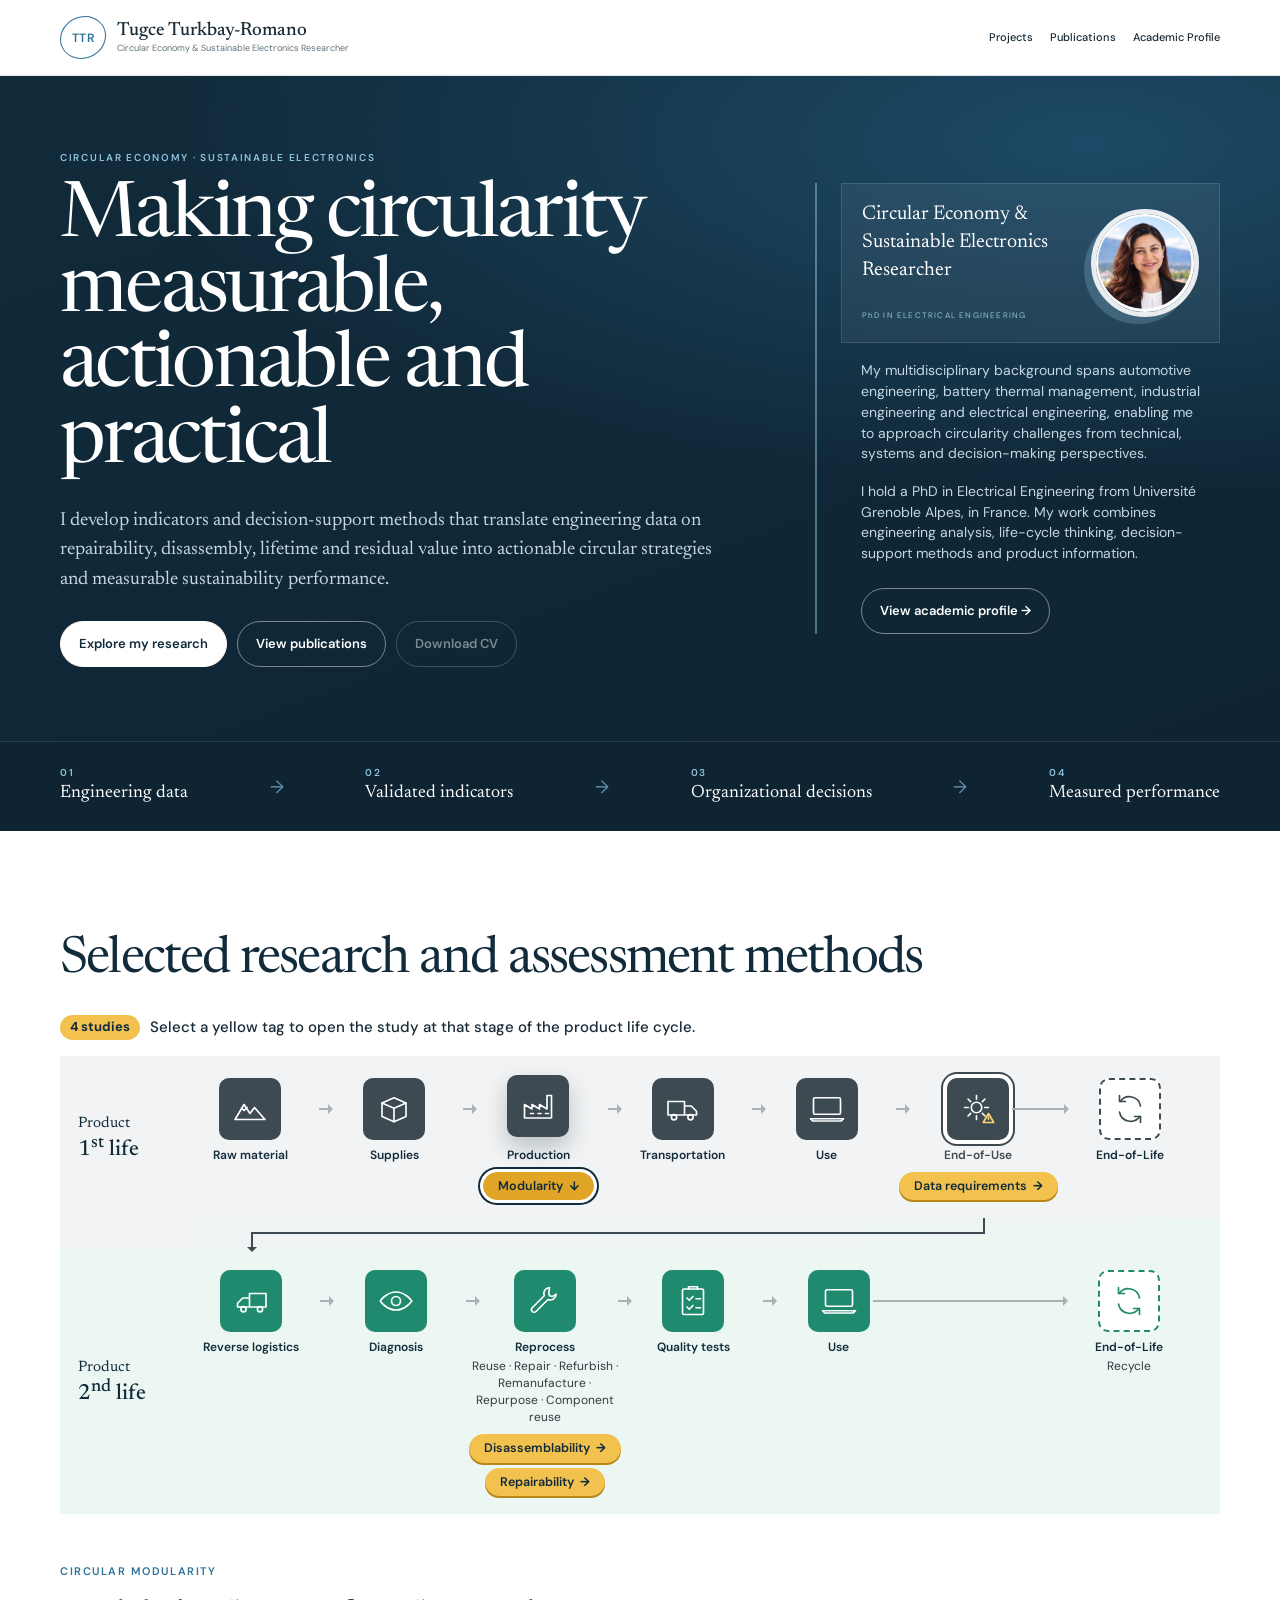
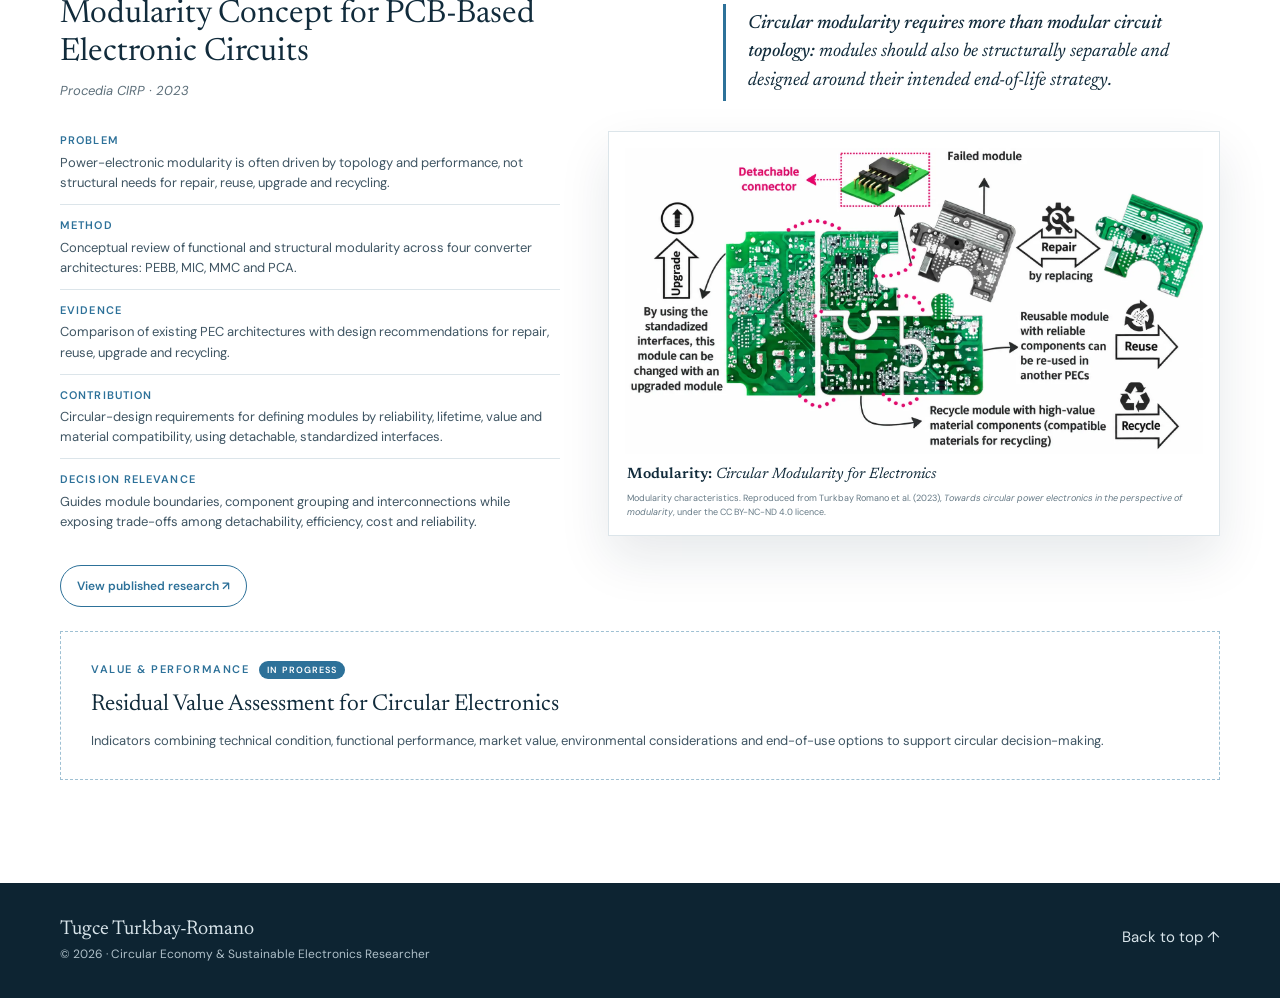
==== commit 6f028a62: "Remove life-cycle diagram animation" ====
--- a/index.html
+++ b/index.html
@@ -17,7 +17,7 @@
   <link rel="preconnect" href="https://fonts.googleapis.com">
   <link rel="preconnect" href="https://fonts.gstatic.com" crossorigin>
   <link href="https://fonts.googleapis.com/css2?family=DM+Sans:wght@400;500;600&amp;family=Newsreader:opsz,wght@6..72,400;6..72,500&amp;display=swap" rel="stylesheet">
-  <link rel="stylesheet" href="styles.css?v=20261112-1">
+  <link rel="stylesheet" href="styles.css?v=20261112-2">
   <script type="application/ld+json">{"@context":"https://schema.org","@type":"Person","name":"Tugce Turkbay-Romano","url":"https://tugce-turkbay-romano.github.io/","image":"https://tugce-turkbay-romano.github.io/assets/profile-ttr2-web.jpg","jobTitle":"Circular Economy & Sustainable Electronics Researcher","alumniOf":{"@type":"CollegeOrUniversity","name":"Université Grenoble Alpes"},"knowsAbout":["Circularity indicators","Sustainability performance","Repairability","Life cycle assessment","Decision support","Product circularity","Eco-design"]}</script>
 </head>
 <body>
@@ -173,6 +173,5 @@
 <footer><div class="shell"><strong>Tugce Turkbay-Romano</strong><p>© <span id="year"></span> · Circular Economy &amp; Sustainable Electronics Researcher</p><a href="#top">Back to top ↑</a></div></footer>
 <script src="script.js?v=20261106-1"></script>
 <script>(()=>{const nav=document.querySelector(".showcase-nav");if(!nav)return;const wrap=nav.parentElement;wrap.classList.add("is-js");const links=[...nav.querySelectorAll("a")];const show=id=>{links.forEach(l=>{const on=l.dataset.target===id;l.classList.toggle("is-active",on);l.setAttribute("aria-current",on?"true":"false")});wrap.querySelectorAll(":scope>article").forEach(a=>a.classList.toggle("is-active",a.id===id))};links.forEach(l=>l.addEventListener("click",e=>{e.preventDefault();show(l.dataset.target);if(innerWidth<901)document.getElementById(l.dataset.target).scrollIntoView({behavior:"smooth",block:"start"})}));show(links[0].dataset.target)})();</script>
-<script>(()=>{const d=document.querySelector(".lc-diagram");if(!d)return;const go=()=>d.classList.add("lc-animate");if(!("IntersectionObserver" in window)){go();return}const io=new IntersectionObserver(es=>{if(es.some(e=>e.isIntersecting)){go();io.disconnect()}},{threshold:.25});io.observe(d)})();</script>
 </body>
 </html>
--- a/styles.css
+++ b/styles.css
@@ -645,38 +645,7 @@
 .lc-stage:not(:last-child)::after{background:#a9b1b6}
 .lc-stage:not(:last-child)::before{border-left-color:#a9b1b6}
 
-/* ===== Life-cycle animation ===== */
 .projects-editorial .section-heading{grid-template-columns:1fr}
-@media (prefers-reduced-motion:no-preference){
-.lc-diagram .lc-stage,.lc-diagram .lc-rowlabel{opacity:0;transform:translateY(14px)}
-.lc-diagram .lc-link span{transform:scale(0)}
-.lc-diagram .lc-link .lk-down{transform-origin:top}
-.lc-diagram .lc-link .lk-across{transform-origin:right}
-.lc-diagram .lc-link .lk-drop{transform-origin:top}
-.lc-animate .lc-stage,.lc-animate .lc-rowlabel{animation:lcIn .55s cubic-bezier(.2,.7,.2,1) forwards}
-.lc-animate .lc-link .lk-down{animation:lcDrawY .3s ease-out 2.05s forwards}
-.lc-animate .lc-link .lk-across{animation:lcDrawX .5s ease-out 2.35s forwards}
-.lc-animate .lc-link .lk-drop{animation:lcDrawY .3s ease-out 2.85s forwards}
-@keyframes lcIn{to{opacity:1;transform:none}}
-@keyframes lcDrawX{from{transform:scaleX(0)}to{transform:scaleX(1)}}
-@keyframes lcDrawY{from{transform:scaleY(0)}to{transform:scaleY(1)}}
-
-.lc-animate .lc-life1 .lc-stage:nth-child(1){animation-delay:0.15s}
-.lc-animate .lc-life1 .lc-stage:nth-child(2){animation-delay:0.40s}
-.lc-animate .lc-life1 .lc-stage:nth-child(3){animation-delay:0.65s}
-.lc-animate .lc-life1 .lc-stage:nth-child(4){animation-delay:0.90s}
-.lc-animate .lc-life1 .lc-stage:nth-child(5){animation-delay:1.15s}
-.lc-animate .lc-life1 .lc-stage:nth-child(6){animation-delay:1.40s}
-.lc-animate .lc-life1 .lc-stage:nth-child(7){animation-delay:1.65s}
-.lc-animate .lc-life2 .lc-stage:nth-child(1){animation-delay:3.10s}
-.lc-animate .lc-life2 .lc-stage:nth-child(2){animation-delay:3.22s}
-.lc-animate .lc-life2 .lc-stage:nth-child(3){animation-delay:3.34s}
-.lc-animate .lc-life2 .lc-stage:nth-child(4){animation-delay:3.46s}
-.lc-animate .lc-life2 .lc-stage:nth-child(5){animation-delay:3.58s}
-.lc-animate .lc-life2 .lc-stage:nth-child(6){animation-delay:3.70s}
-.lc-animate .lc-life2 .lc-stage:nth-child(7){animation-delay:3.82s}
-.lc-animate .lc-life1 .lc-rowlabel{animation-delay:0s}.lc-animate .lc-life2 .lc-rowlabel{animation-delay:3s}
-}
 
 /* ===== Accessibility fixes (Nov 2026) ===== */
 .sr-only{position:absolute!important;width:1px;height:1px;padding:0;margin:-1px;overflow:hidden;clip:rect(0,0,0,0);white-space:nowrap;border:0}
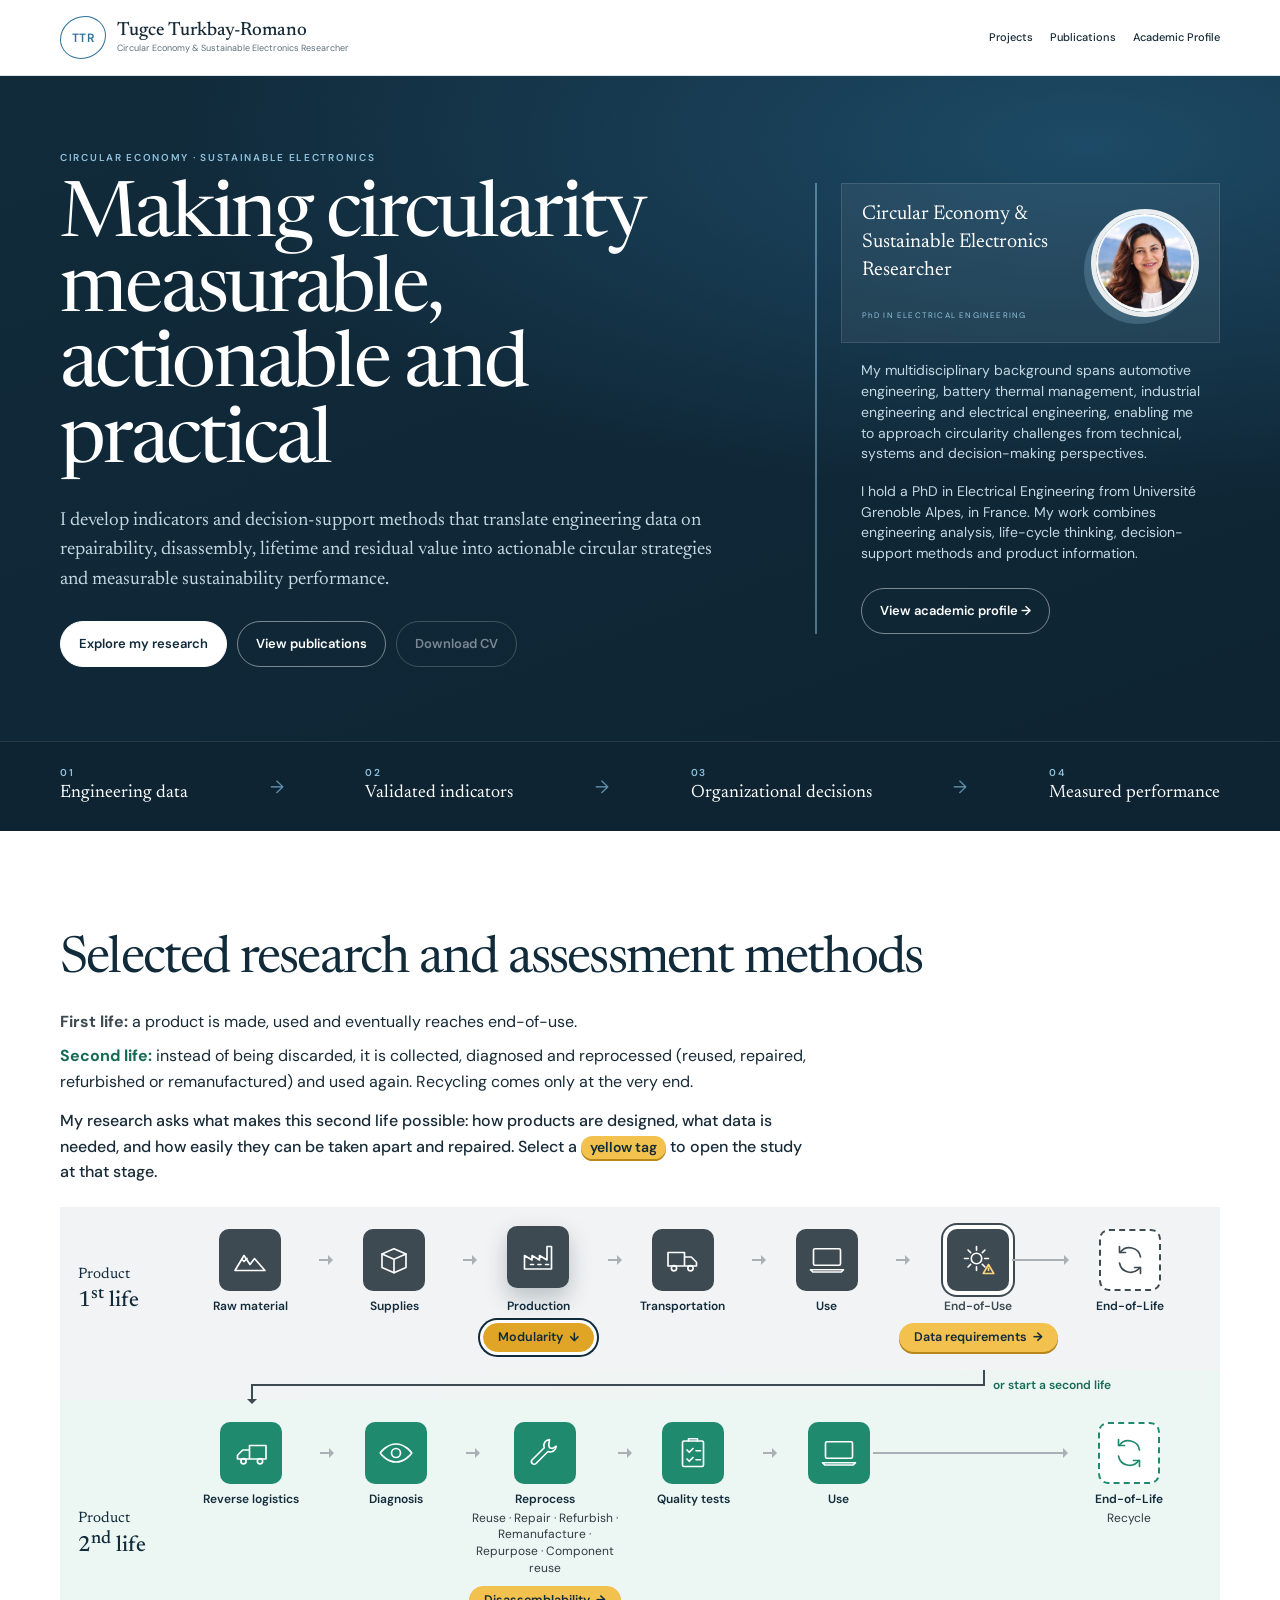
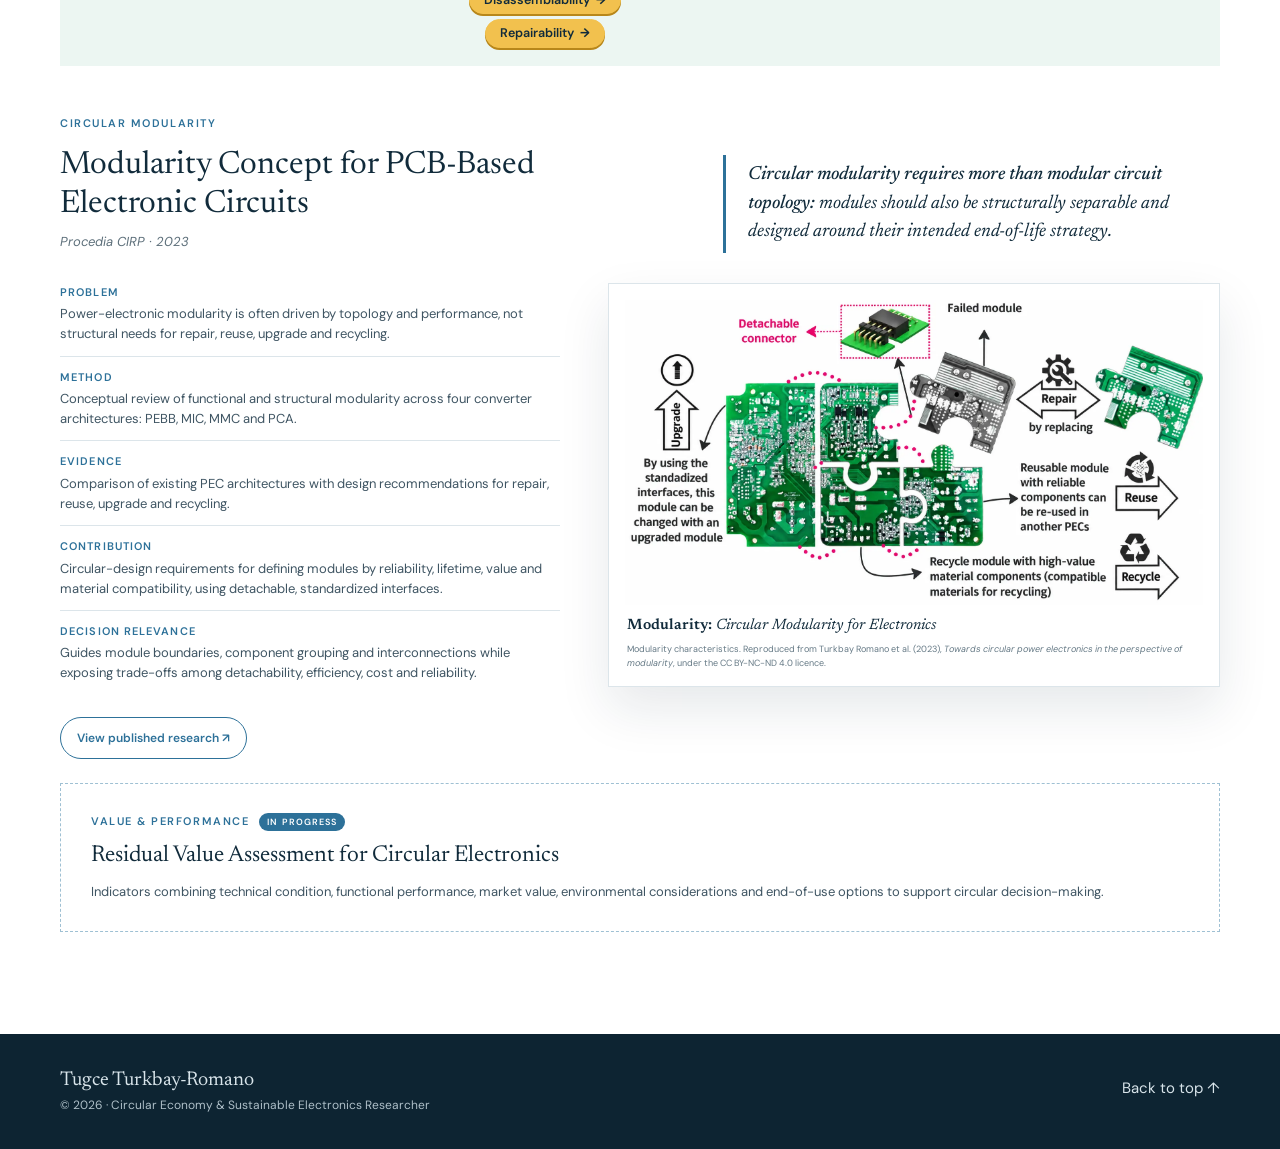
==== commit cecf0a50: "Add visible life-cycle explanation and second-life label" ====
--- a/index.html
+++ b/index.html
@@ -17,7 +17,7 @@
   <link rel="preconnect" href="https://fonts.googleapis.com">
   <link rel="preconnect" href="https://fonts.gstatic.com" crossorigin>
   <link href="https://fonts.googleapis.com/css2?family=DM+Sans:wght@400;500;600&amp;family=Newsreader:opsz,wght@6..72,400;6..72,500&amp;display=swap" rel="stylesheet">
-  <link rel="stylesheet" href="styles.css?v=20261112-2">
+  <link rel="stylesheet" href="styles.css?v=20261112-3">
   <script type="application/ld+json">{"@context":"https://schema.org","@type":"Person","name":"Tugce Turkbay-Romano","url":"https://tugce-turkbay-romano.github.io/","image":"https://tugce-turkbay-romano.github.io/assets/profile-ttr2-web.jpg","jobTitle":"Circular Economy & Sustainable Electronics Researcher","alumniOf":{"@type":"CollegeOrUniversity","name":"Université Grenoble Alpes"},"knowsAbout":["Circularity indicators","Sustainability performance","Repairability","Life cycle assessment","Decision support","Product circularity","Eco-design"]}</script>
 </head>
 <body>
@@ -57,9 +57,9 @@
     <div class="shell">
       <header class="section-heading"><div><h2>Selected research and assessment methods</h2></div></header>
       <div class="assessment-cards lc-layout">
-        <nav class="showcase-nav lifecycle" aria-label="Research studies on the product life cycle" aria-describedby="lc-desc"><p class="lc-hint"><span class="lc-hint-count">4 studies</span> Select a yellow tag to open the study at that stage of the product life cycle.</p><p class="lc-swipe-hint">Swipe sideways to see the full cycle</p><p id="lc-desc" class="sr-only">Diagram of a product's first and second life. In the first life, a product goes through raw material, supplies, production, transportation, use, end-of-use and end-of-life. At end-of-use, instead of reaching end-of-life, it can start a second life: reverse logistics, diagnosis, reprocessing (reuse, repair, refurbish, remanufacture, repurpose or component reuse), quality tests, a second use, and finally end-of-life with recycling. My research focuses on four of these stages: modularity at production, data requirements at end-of-use, and disassemblability and repairability at reprocessing. Each study is a link in the lists below.</p><div class="lc-scroll"><div class="lc-diagram">
+        <nav class="showcase-nav lifecycle" aria-label="Research studies on the product life cycle" aria-describedby="lc-desc"><div class="lc-intro"><p><strong class="lc-k1">First life:</strong> a product is made, used and eventually reaches end-of-use.</p><p><strong class="lc-k2">Second life:</strong> instead of being discarded, it is collected, diagnosed and reprocessed (reused, repaired, refurbished or remanufactured) and used again. Recycling comes only at the very end.</p><p class="lc-key">My research asks what makes this second life possible: how products are designed, what data is needed, and how easily they can be taken apart and repaired. Select a <span class="lc-chip">yellow tag</span> to open the study at that stage.</p></div><p class="lc-swipe-hint">Swipe sideways to see the full cycle</p><p id="lc-desc" class="sr-only">Diagram: first-life stages run from raw material to end-of-use. From end-of-use, an arrow leads down to the second-life stages, from reverse logistics to end-of-life with recycling. The four study links sit under production, end-of-use and reprocess.</p><div class="lc-scroll"><div class="lc-diagram">
 <div class="lc-row lc-life1"><p class="lc-rowlabel">Product<br><strong>1<sup>st</sup> life</strong></p><ol aria-label="First-life stages"><li class="lc-stage "><span class="lc-tile"><svg class="lc-ico" viewBox="0 0 48 48" aria-hidden="true"><path d="M4 38 16 18l8 12 6-8 14 16Z"/><path d="M13 23l3 3 4-4"/></svg></span><span class="lc-name">Raw material</span></li><li class="lc-stage "><span class="lc-tile"><svg class="lc-ico" viewBox="0 0 48 48" aria-hidden="true"><path d="M8 16 24 9l16 7v18l-16 7-16-7Z"/><path d="M8 16l16 7 16-7M24 23v18"/></svg></span><span class="lc-name">Supplies</span></li><li class="lc-stage has-study"><span class="lc-tile"><svg class="lc-ico" viewBox="0 0 48 48" aria-hidden="true"><path d="M6 40V22l10 6v-6l10 6v-6l10 6V10h6v30Z"/><path d="M14 34h4M24 34h4M34 34h4"/></svg></span><span class="lc-name">Production</span><span class="lc-pins"><a class="lc-pin" href="#project-modularity" data-target="project-modularity">Modularity<span class="lc-pin-arrow" aria-hidden="true">→</span></a></span></li><li class="lc-stage "><span class="lc-tile"><svg class="lc-ico" viewBox="0 0 48 48" aria-hidden="true"><path d="M4 14h22v18H4zM26 20h9l7 7v5H26z"/><circle cx="12" cy="35" r="3.5"/><circle cx="34" cy="35" r="3.5"/></svg></span><span class="lc-name">Transportation</span></li><li class="lc-stage "><span class="lc-tile"><svg class="lc-ico" viewBox="0 0 48 48" aria-hidden="true"><rect x="6" y="9" width="36" height="22" rx="2"/><path d="M2 37h44l-3 3H5Z"/></svg></span><span class="lc-name">Use</span></li><li class="lc-stage has-study is-eou"><span class="lc-tile"><svg class="lc-ico" viewBox="0 0 48 48" aria-hidden="true"><circle cx="22" cy="22" r="7"/><path d="M22 6v5M22 33v5M6 22h5M33 22h5M10.7 10.7l3.5 3.5M29.8 29.8l3.5 3.5M10.7 33.3l3.5-3.5M29.8 14.2l3.5-3.5"/><path d="M38 30l7 12H31Z" class="warn"/><path d="M38 35v3" class="warn"/></svg></span><span class="lc-name">End-of-Use</span><span class="lc-pins"><a class="lc-pin" href="#project-data" data-target="project-data">Data requirements<span class="lc-pin-arrow" aria-hidden="true">→</span></a></span></li><li class="lc-stage is-eol"><span class="lc-tile"><svg class="lc-ico" viewBox="0 0 48 48" aria-hidden="true"><path d="M38 20a15 15 0 0 0-27-6"/><path d="M10 6v8h8"/><path d="M10 28a15 15 0 0 0 27 6"/><path d="M38 42v-8h-8"/></svg></span><span class="lc-name">End-of-Life</span></li></ol></div>
-<div class="lc-link" aria-hidden="true"><span class="lk-down"></span><span class="lk-across"></span><span class="lk-drop"></span></div>
+<div class="lc-link" aria-hidden="true"><em class="lk-label">or start a second life</em><span class="lk-down"></span><span class="lk-across"></span><span class="lk-drop"></span></div>
 <div class="lc-row lc-life2"><p class="lc-rowlabel">Product<br><strong>2<sup>nd</sup> life</strong></p><ol aria-label="Second-life stages, starting after end-of-use"><li class="lc-stage "><span class="lc-tile"><svg class="lc-ico" viewBox="0 0 48 48" aria-hidden="true"><path d="M44 14H22v18h22zM22 20h-9l-7 7v5h16z"/><circle cx="36" cy="35" r="3.5"/><circle cx="14" cy="35" r="3.5"/></svg></span><span class="lc-name">Reverse logistics</span></li><li class="lc-stage "><span class="lc-tile"><svg class="lc-ico" viewBox="0 0 48 48" aria-hidden="true"><path d="M3 24s8-12 21-12 21 12 21 12-8 12-21 12S3 24 3 24Z"/><circle cx="24" cy="24" r="6"/></svg></span><span class="lc-name">Diagnosis</span></li><li class="lc-stage has-study"><span class="lc-tile"><svg class="lc-ico" viewBox="0 0 48 48" aria-hidden="true"><path d="M30 6a8 8 0 0 0-7 11L7 33a3.5 3.5 0 0 0 5 5l16-16a8 8 0 0 0 11-7l-5 3-4-1-1-4Z"/></svg></span><span class="lc-name">Reprocess</span><span class="lc-sub">Reuse · Repair · Refurbish · Remanufacture · Repurpose · Component reuse</span><span class="lc-pins"><a class="lc-pin" href="#project-disassembly" data-target="project-disassembly">Disassemblability<span class="lc-pin-arrow" aria-hidden="true">→</span></a><a class="lc-pin" href="#project-repairability" data-target="project-repairability">Repairability<span class="lc-pin-arrow" aria-hidden="true">→</span></a></span></li><li class="lc-stage "><span class="lc-tile"><svg class="lc-ico" viewBox="0 0 48 48" aria-hidden="true"><rect x="10" y="8" width="28" height="34" rx="2"/><path d="M18 8V5h12v3M16 20l3 3 5-5M16 32l3 3 5-5M28 21h6M28 33h6"/></svg></span><span class="lc-name">Quality tests</span></li><li class="lc-stage "><span class="lc-tile"><svg class="lc-ico" viewBox="0 0 48 48" aria-hidden="true"><rect x="6" y="9" width="36" height="22" rx="2"/><path d="M2 37h44l-3 3H5Z"/></svg></span><span class="lc-name">Use</span></li><li class="lc-stage lc-gap" aria-hidden="true"></li><li class="lc-stage is-eol"><span class="lc-tile"><svg class="lc-ico" viewBox="0 0 48 48" aria-hidden="true"><path d="M38 20a15 15 0 0 0-27-6"/><path d="M10 6v8h8"/><path d="M10 28a15 15 0 0 0 27 6"/><path d="M38 42v-8h-8"/></svg></span><span class="lc-name">End-of-Life</span><span class="lc-sub">Recycle</span></li></ol></div>
 </div></div></nav>
         <!-- Temporarily hidden strategy selection project.
--- a/styles.css
+++ b/styles.css
@@ -653,8 +653,6 @@
 .figure-zoom:focus-visible,.details-toggle:focus-visible,.daisy .petal:focus-visible,.showcase-nav .lc-pin:focus-visible{outline:3px solid #0b3a57;outline-offset:2px;box-shadow:0 0 0 2px #fff}
 .pillars-dark a:focus-visible,.pillars-dark button:focus-visible,.dark a:focus-visible,.dark button:focus-visible,.figure-lightbox button:focus-visible{outline-color:#fff;box-shadow:0 0 0 2px #0b3a57}
 /* Instruction above the diagram: readable size, full contrast, not italic */
-.lc-hint{display:flex;flex-wrap:wrap;align-items:center;gap:10px;margin:0 0 16px;color:var(--ink);font-size:15px;font-weight:500;line-height:1.4}
-.lc-hint-count{padding:3px 10px;color:#112b3b;background:#f2c14e;border-radius:999px;font-size:13px;font-weight:700}
 .lc-swipe-hint{display:none;margin:-8px 0 12px;color:var(--ink);font-size:14px}
 @media(max-width:900px){.lc-swipe-hint{display:block}}
 /* Reprocess / Recycle sub-labels: larger, upright, darker */
@@ -667,3 +665,12 @@
 .showcase-nav .lc-pin.is-active{box-shadow:0 0 0 3px #fff,0 0 0 5px #112b3b}
 .showcase-nav .lc-pin.is-active .lc-pin-arrow{transform:rotate(90deg)}
 .showcase-nav .lc-pin.is-active:focus-visible{box-shadow:0 0 0 2px #fff}
+/* Visible explanation above the diagram */
+.lc-intro{max-width:760px;margin:-6px 0 22px;color:var(--ink);font-size:16px;line-height:1.6}
+.lc-intro p{margin:0 0 8px}
+.lc-intro .lc-k1{color:#3d4a52}
+.lc-intro .lc-k2{color:#176b55}
+.lc-intro .lc-key{margin-top:14px;font-weight:500}
+.lc-chip{display:inline-block;padding:1px 9px;color:#112b3b;background:#f2c14e;border-radius:999px;box-shadow:0 2px 0 #b8871a;font-size:14px;font-weight:600;line-height:1.5}
+/* Label on the End-of-Use -> second life connector */
+.lc-link .lk-label{position:absolute;top:50%;left:calc(var(--lbl) + (100% - var(--lbl) - 18px) * 11 / 14 + 10px);transform:translateY(-50%);color:#176b55;font-size:12px;font-style:normal;font-weight:600;line-height:1;white-space:nowrap}
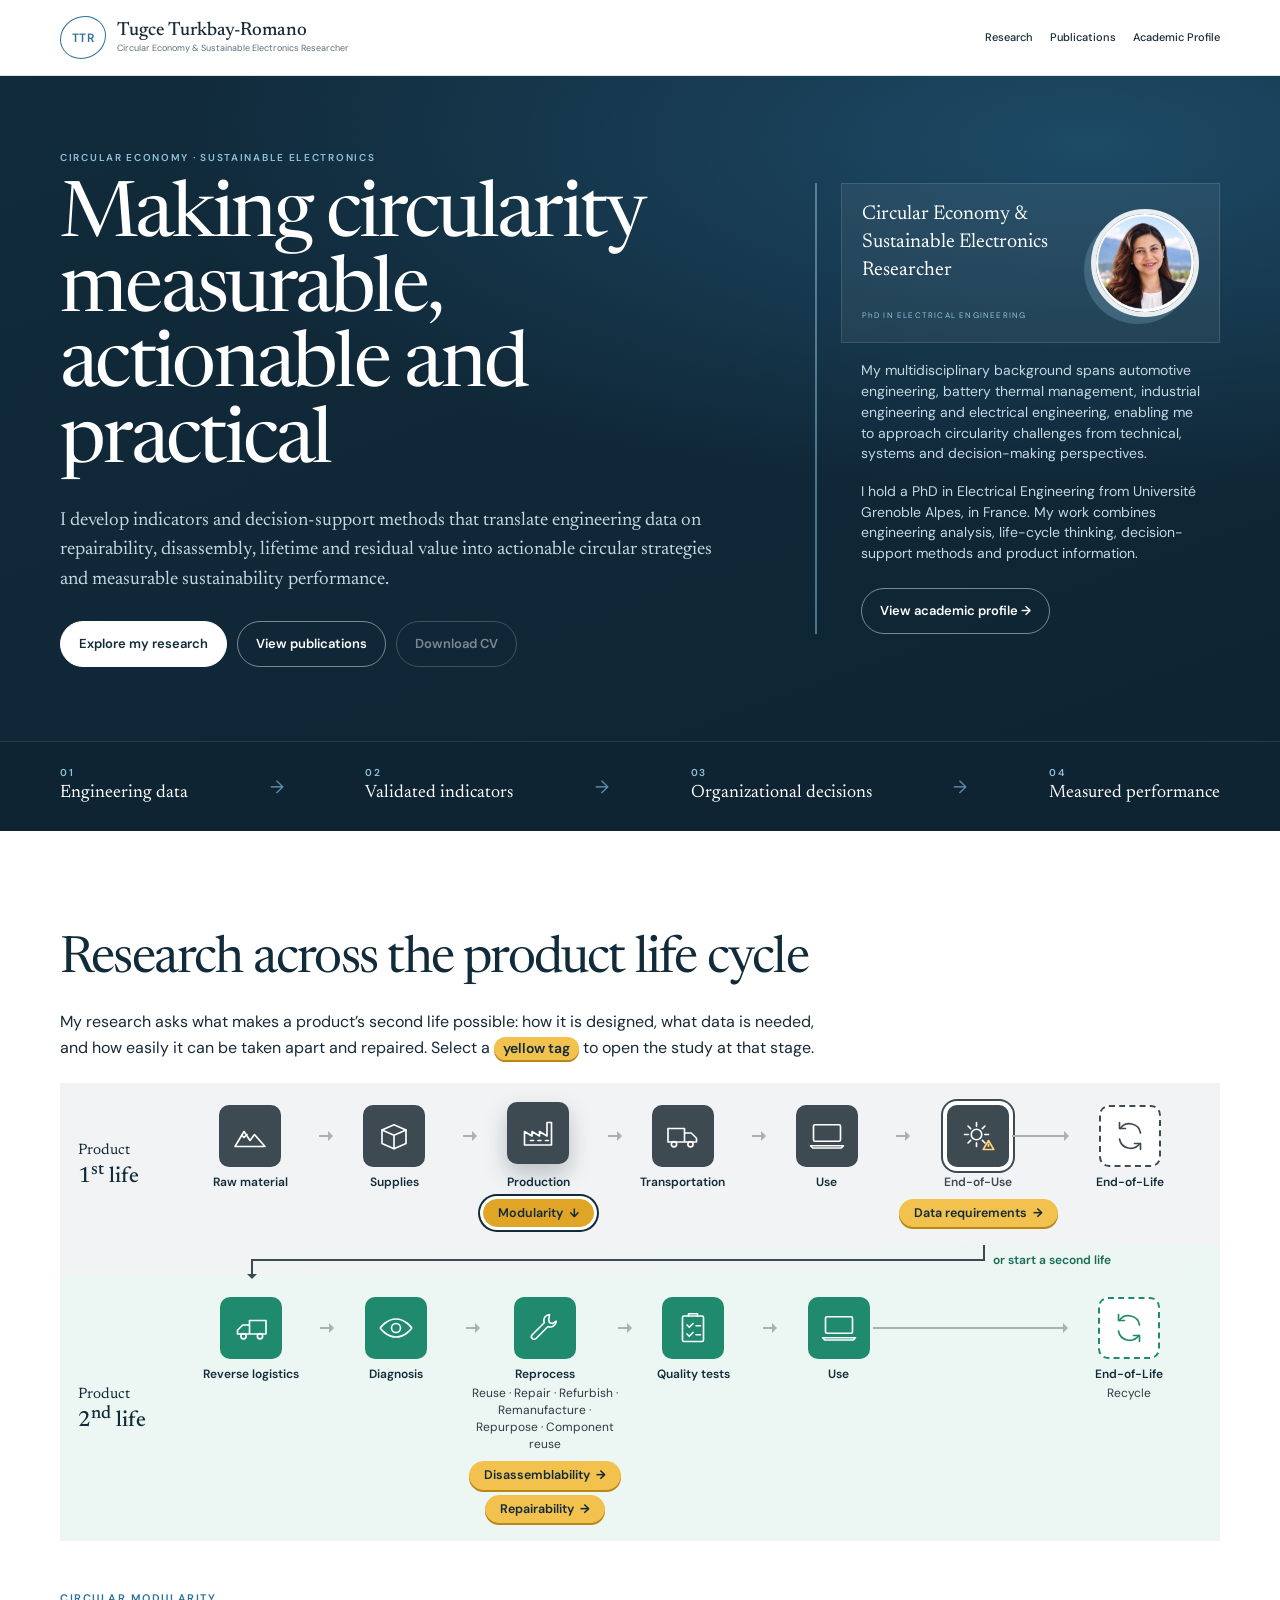
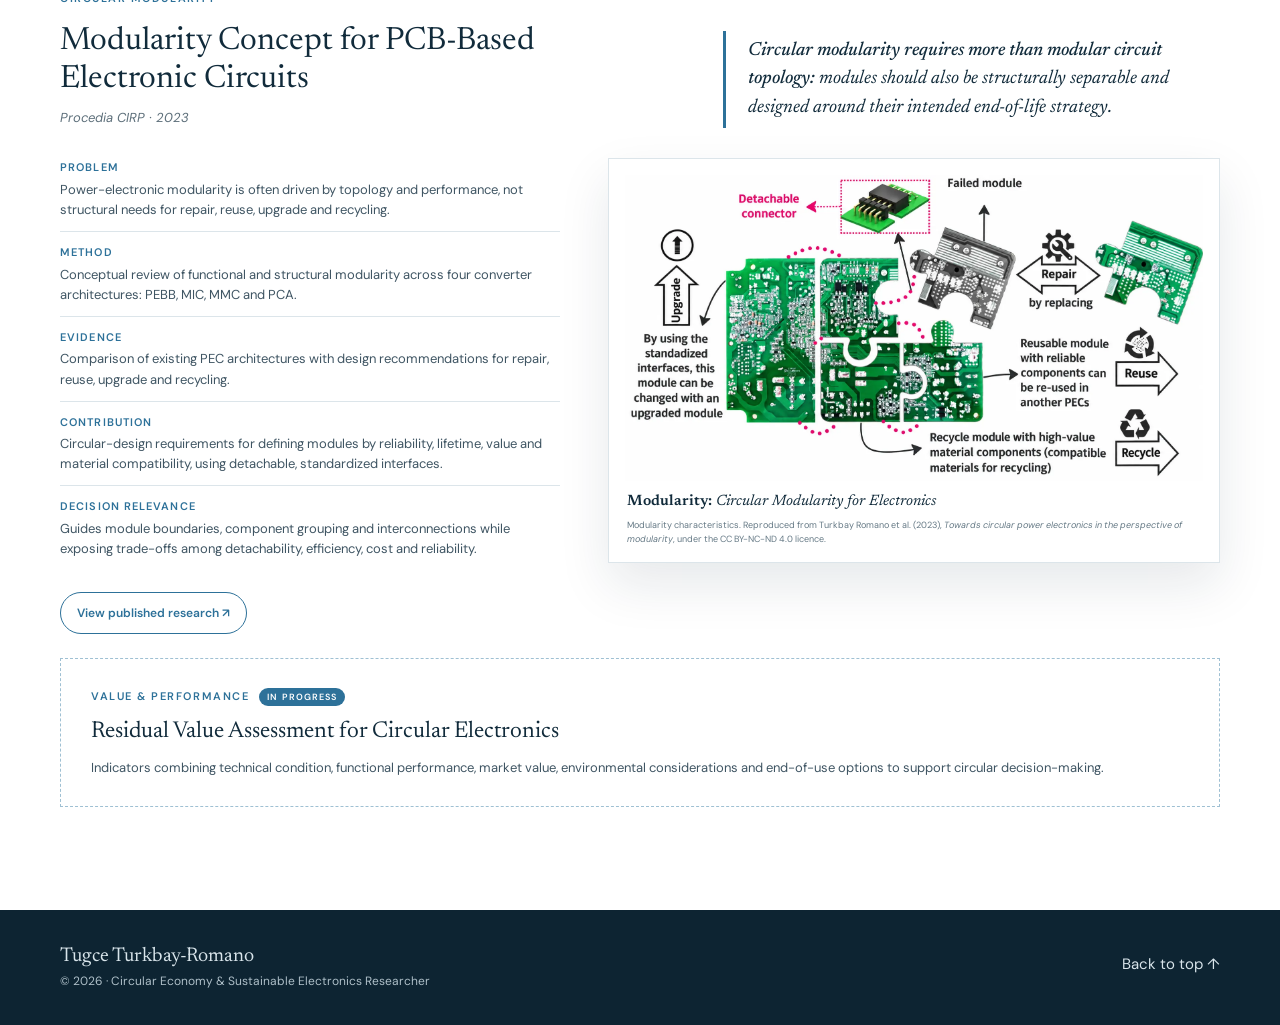
==== commit f92d0991: "Rename research section, menu item and shorten intro" ====
--- a/index.html
+++ b/index.html
@@ -25,7 +25,7 @@
 <header class="site-header">
   <a class="brand" href="#top" aria-label="Tugce Turkbay-Romano, home"><span class="brand-mark" aria-hidden="true">TTR</span><span><strong>Tugce Turkbay-Romano</strong><small>Circular Economy &amp; Sustainable Electronics Researcher</small></span></a>
   <button class="menu-toggle" type="button" aria-expanded="false" aria-controls="site-nav">Menu</button>
-  <nav id="site-nav" class="site-nav" aria-label="Primary navigation"><a href="#projects">Projects</a><a href="biography.html#publications">Publications</a><a href="biography.html">Academic Profile</a></nav>
+  <nav id="site-nav" class="site-nav" aria-label="Primary navigation"><a href="#projects">Research</a><a href="biography.html#publications">Publications</a><a href="biography.html">Academic Profile</a></nav>
 </header>
 
 <main id="main">
@@ -55,9 +55,9 @@
 
   <section id="projects" class="section projects-light projects-editorial projects-showcase">
     <div class="shell">
-      <header class="section-heading"><div><h2>Selected research and assessment methods</h2></div></header>
+      <header class="section-heading"><div><h2>Research across the product life cycle</h2></div></header>
       <div class="assessment-cards lc-layout">
-        <nav class="showcase-nav lifecycle" aria-label="Research studies on the product life cycle" aria-describedby="lc-desc"><div class="lc-intro"><p><strong class="lc-k1">First life:</strong> a product is made, used and eventually reaches end-of-use.</p><p><strong class="lc-k2">Second life:</strong> instead of being discarded, it is collected, diagnosed and reprocessed (reused, repaired, refurbished or remanufactured) and used again. Recycling comes only at the very end.</p><p class="lc-key">My research asks what makes this second life possible: how products are designed, what data is needed, and how easily they can be taken apart and repaired. Select a <span class="lc-chip">yellow tag</span> to open the study at that stage.</p></div><p class="lc-swipe-hint">Swipe sideways to see the full cycle</p><p id="lc-desc" class="sr-only">Diagram: first-life stages run from raw material to end-of-use. From end-of-use, an arrow leads down to the second-life stages, from reverse logistics to end-of-life with recycling. The four study links sit under production, end-of-use and reprocess.</p><div class="lc-scroll"><div class="lc-diagram">
+        <nav class="showcase-nav lifecycle" aria-label="Research studies on the product life cycle" aria-describedby="lc-desc"><div class="lc-intro"><p>My research asks what makes a product’s second life possible: how it is designed, what data is needed, and how easily it can be taken apart and repaired. Select a <span class="lc-chip">yellow tag</span> to open the study at that stage.</p></div><p class="lc-swipe-hint">Swipe sideways to see the full cycle</p><p id="lc-desc" class="sr-only">Diagram: first-life stages run from raw material to end-of-use. From end-of-use, an arrow leads down to the second-life stages, from reverse logistics to end-of-life with recycling. The four study links sit under production, end-of-use and reprocess.</p><div class="lc-scroll"><div class="lc-diagram">
 <div class="lc-row lc-life1"><p class="lc-rowlabel">Product<br><strong>1<sup>st</sup> life</strong></p><ol aria-label="First-life stages"><li class="lc-stage "><span class="lc-tile"><svg class="lc-ico" viewBox="0 0 48 48" aria-hidden="true"><path d="M4 38 16 18l8 12 6-8 14 16Z"/><path d="M13 23l3 3 4-4"/></svg></span><span class="lc-name">Raw material</span></li><li class="lc-stage "><span class="lc-tile"><svg class="lc-ico" viewBox="0 0 48 48" aria-hidden="true"><path d="M8 16 24 9l16 7v18l-16 7-16-7Z"/><path d="M8 16l16 7 16-7M24 23v18"/></svg></span><span class="lc-name">Supplies</span></li><li class="lc-stage has-study"><span class="lc-tile"><svg class="lc-ico" viewBox="0 0 48 48" aria-hidden="true"><path d="M6 40V22l10 6v-6l10 6v-6l10 6V10h6v30Z"/><path d="M14 34h4M24 34h4M34 34h4"/></svg></span><span class="lc-name">Production</span><span class="lc-pins"><a class="lc-pin" href="#project-modularity" data-target="project-modularity">Modularity<span class="lc-pin-arrow" aria-hidden="true">→</span></a></span></li><li class="lc-stage "><span class="lc-tile"><svg class="lc-ico" viewBox="0 0 48 48" aria-hidden="true"><path d="M4 14h22v18H4zM26 20h9l7 7v5H26z"/><circle cx="12" cy="35" r="3.5"/><circle cx="34" cy="35" r="3.5"/></svg></span><span class="lc-name">Transportation</span></li><li class="lc-stage "><span class="lc-tile"><svg class="lc-ico" viewBox="0 0 48 48" aria-hidden="true"><rect x="6" y="9" width="36" height="22" rx="2"/><path d="M2 37h44l-3 3H5Z"/></svg></span><span class="lc-name">Use</span></li><li class="lc-stage has-study is-eou"><span class="lc-tile"><svg class="lc-ico" viewBox="0 0 48 48" aria-hidden="true"><circle cx="22" cy="22" r="7"/><path d="M22 6v5M22 33v5M6 22h5M33 22h5M10.7 10.7l3.5 3.5M29.8 29.8l3.5 3.5M10.7 33.3l3.5-3.5M29.8 14.2l3.5-3.5"/><path d="M38 30l7 12H31Z" class="warn"/><path d="M38 35v3" class="warn"/></svg></span><span class="lc-name">End-of-Use</span><span class="lc-pins"><a class="lc-pin" href="#project-data" data-target="project-data">Data requirements<span class="lc-pin-arrow" aria-hidden="true">→</span></a></span></li><li class="lc-stage is-eol"><span class="lc-tile"><svg class="lc-ico" viewBox="0 0 48 48" aria-hidden="true"><path d="M38 20a15 15 0 0 0-27-6"/><path d="M10 6v8h8"/><path d="M10 28a15 15 0 0 0 27 6"/><path d="M38 42v-8h-8"/></svg></span><span class="lc-name">End-of-Life</span></li></ol></div>
 <div class="lc-link" aria-hidden="true"><em class="lk-label">or start a second life</em><span class="lk-down"></span><span class="lk-across"></span><span class="lk-drop"></span></div>
 <div class="lc-row lc-life2"><p class="lc-rowlabel">Product<br><strong>2<sup>nd</sup> life</strong></p><ol aria-label="Second-life stages, starting after end-of-use"><li class="lc-stage "><span class="lc-tile"><svg class="lc-ico" viewBox="0 0 48 48" aria-hidden="true"><path d="M44 14H22v18h22zM22 20h-9l-7 7v5h16z"/><circle cx="36" cy="35" r="3.5"/><circle cx="14" cy="35" r="3.5"/></svg></span><span class="lc-name">Reverse logistics</span></li><li class="lc-stage "><span class="lc-tile"><svg class="lc-ico" viewBox="0 0 48 48" aria-hidden="true"><path d="M3 24s8-12 21-12 21 12 21 12-8 12-21 12S3 24 3 24Z"/><circle cx="24" cy="24" r="6"/></svg></span><span class="lc-name">Diagnosis</span></li><li class="lc-stage has-study"><span class="lc-tile"><svg class="lc-ico" viewBox="0 0 48 48" aria-hidden="true"><path d="M30 6a8 8 0 0 0-7 11L7 33a3.5 3.5 0 0 0 5 5l16-16a8 8 0 0 0 11-7l-5 3-4-1-1-4Z"/></svg></span><span class="lc-name">Reprocess</span><span class="lc-sub">Reuse · Repair · Refurbish · Remanufacture · Repurpose · Component reuse</span><span class="lc-pins"><a class="lc-pin" href="#project-disassembly" data-target="project-disassembly">Disassemblability<span class="lc-pin-arrow" aria-hidden="true">→</span></a><a class="lc-pin" href="#project-repairability" data-target="project-repairability">Repairability<span class="lc-pin-arrow" aria-hidden="true">→</span></a></span></li><li class="lc-stage "><span class="lc-tile"><svg class="lc-ico" viewBox="0 0 48 48" aria-hidden="true"><rect x="10" y="8" width="28" height="34" rx="2"/><path d="M18 8V5h12v3M16 20l3 3 5-5M16 32l3 3 5-5M28 21h6M28 33h6"/></svg></span><span class="lc-name">Quality tests</span></li><li class="lc-stage "><span class="lc-tile"><svg class="lc-ico" viewBox="0 0 48 48" aria-hidden="true"><rect x="6" y="9" width="36" height="22" rx="2"/><path d="M2 37h44l-3 3H5Z"/></svg></span><span class="lc-name">Use</span></li><li class="lc-stage lc-gap" aria-hidden="true"></li><li class="lc-stage is-eol"><span class="lc-tile"><svg class="lc-ico" viewBox="0 0 48 48" aria-hidden="true"><path d="M38 20a15 15 0 0 0-27-6"/><path d="M10 6v8h8"/><path d="M10 28a15 15 0 0 0 27 6"/><path d="M38 42v-8h-8"/></svg></span><span class="lc-name">End-of-Life</span><span class="lc-sub">Recycle</span></li></ol></div>
